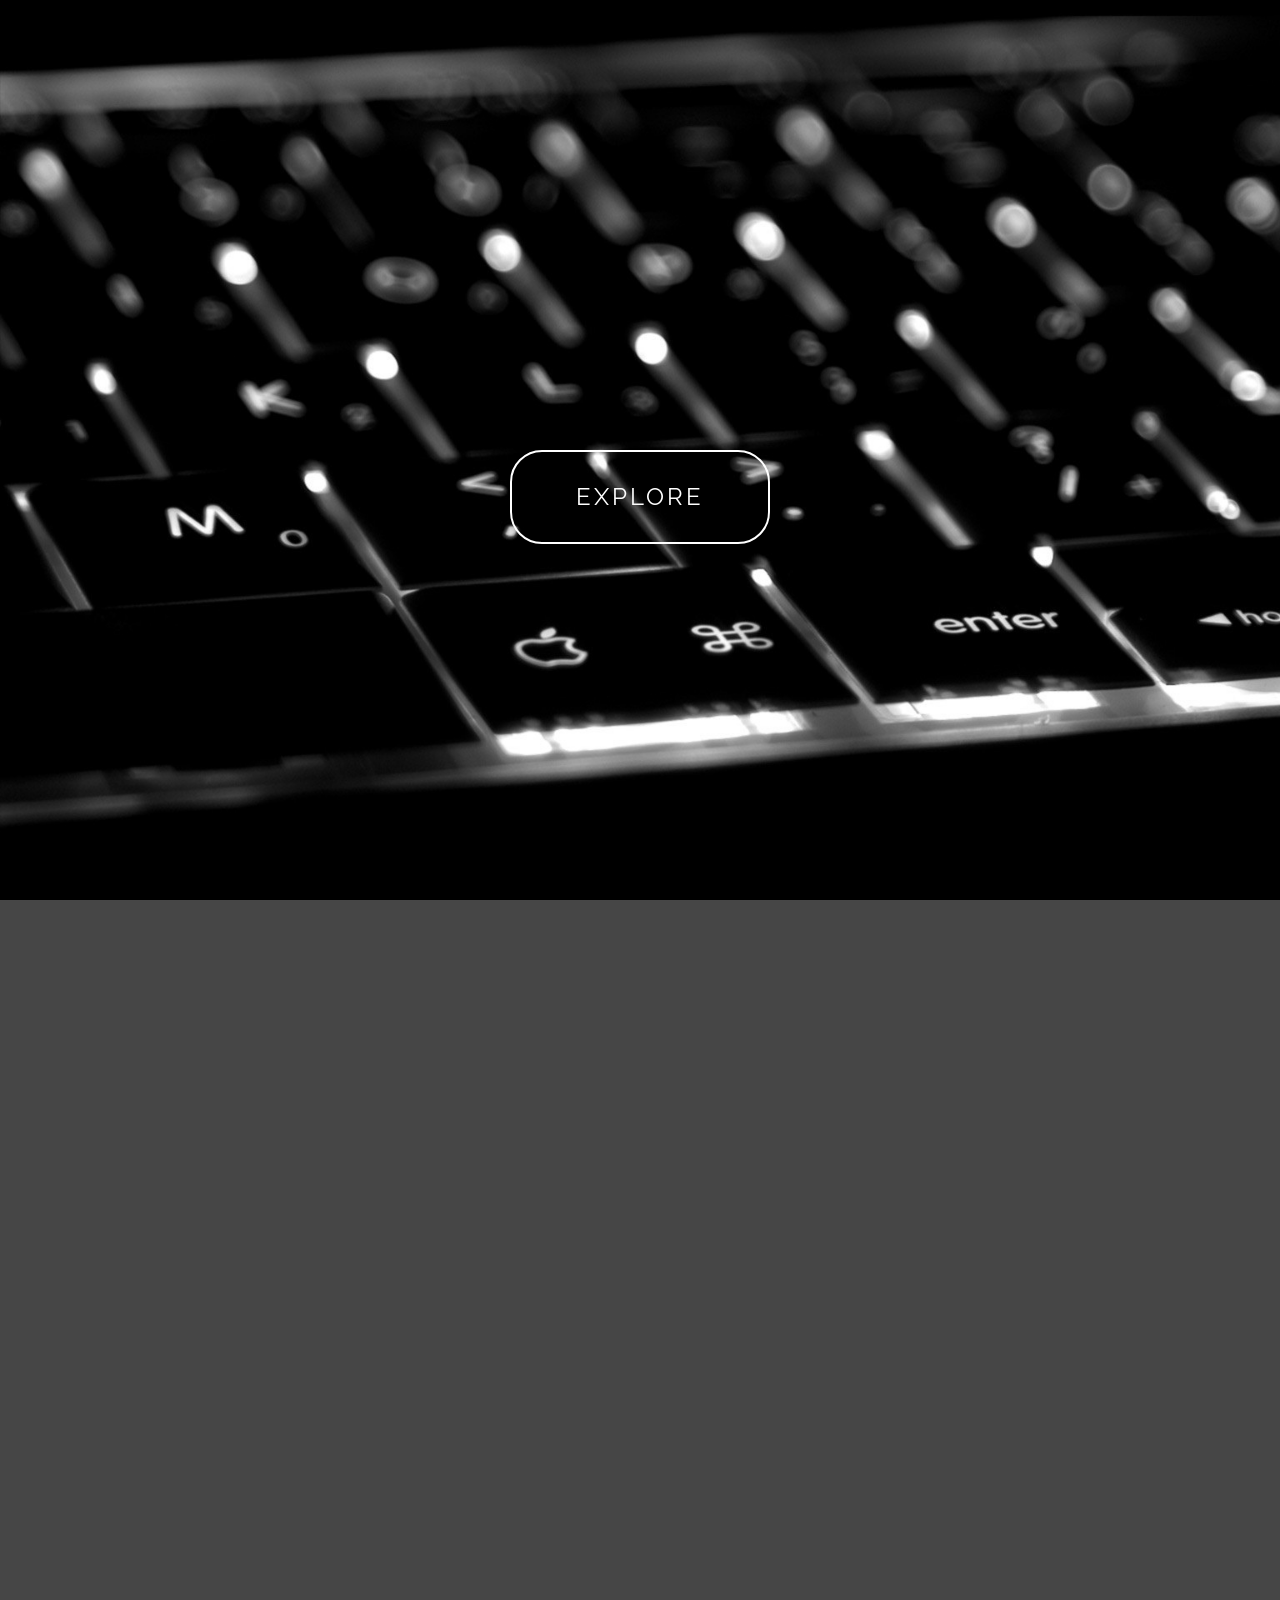
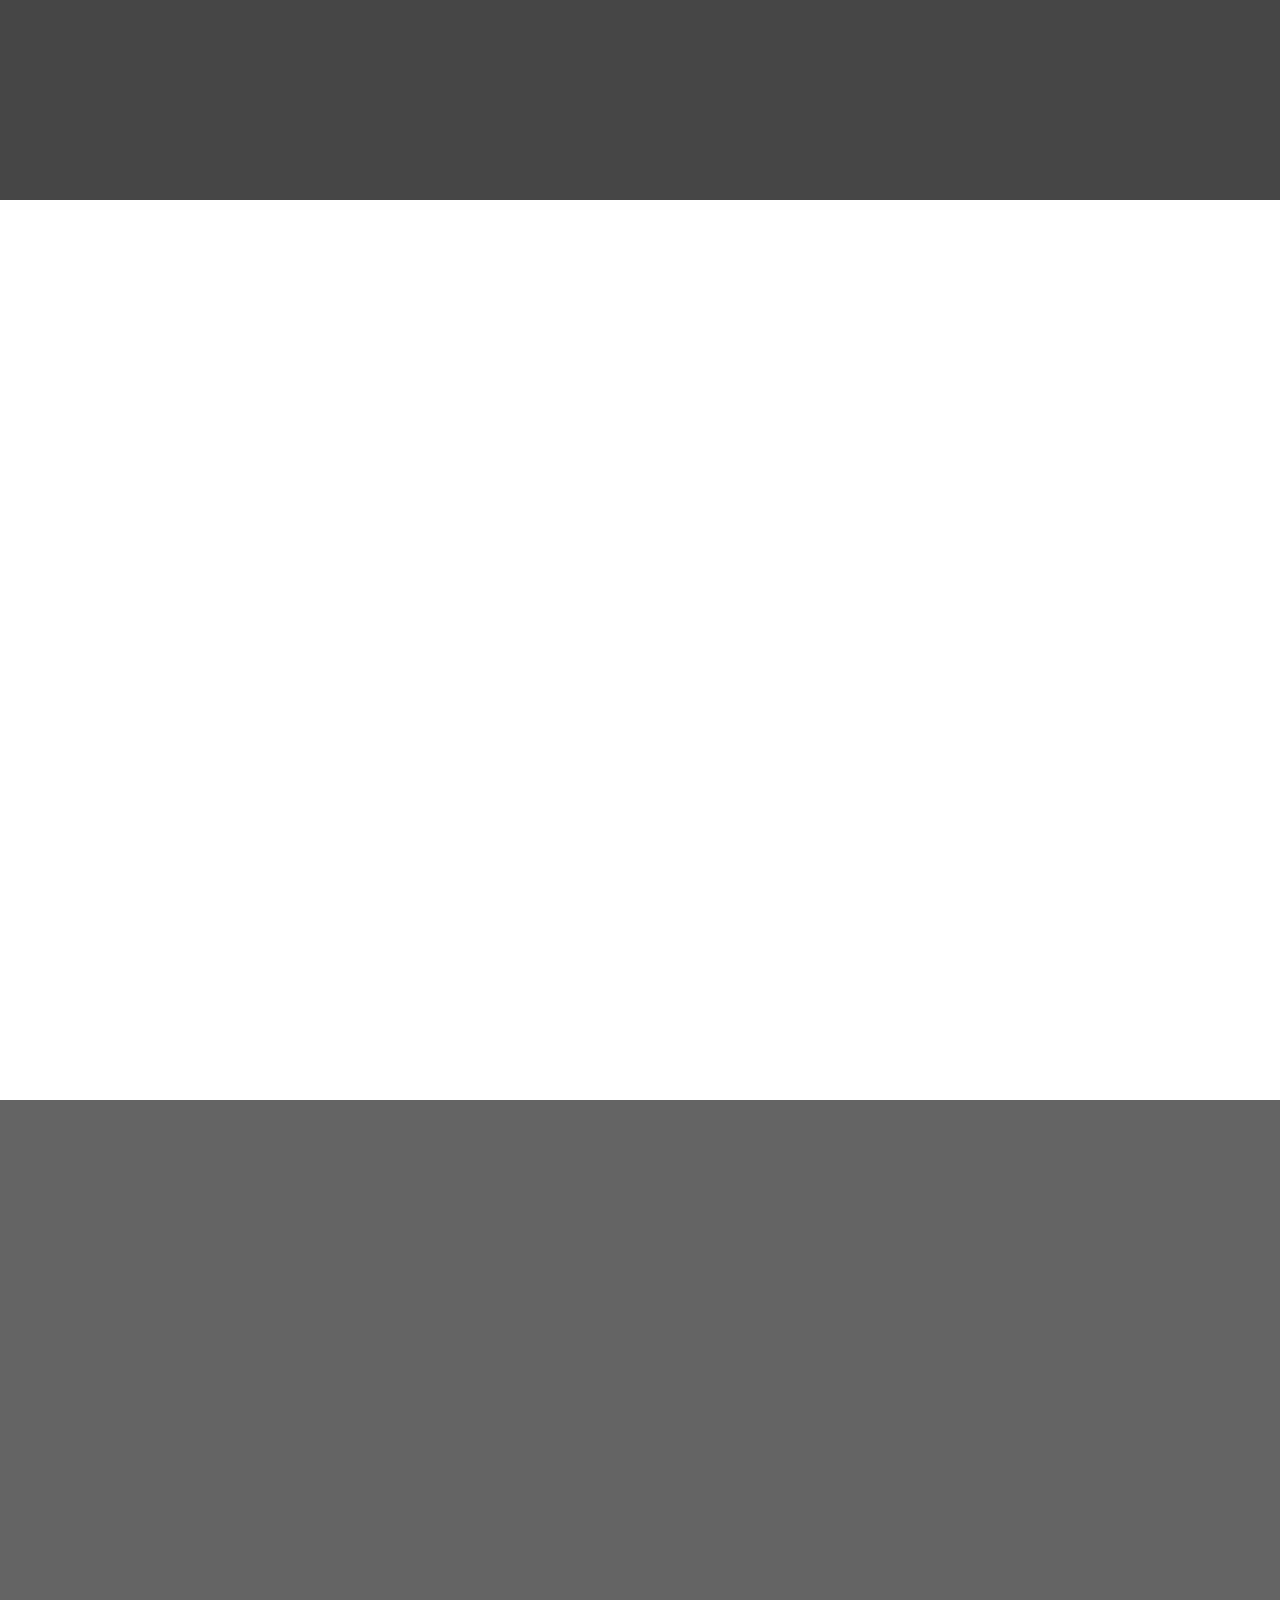
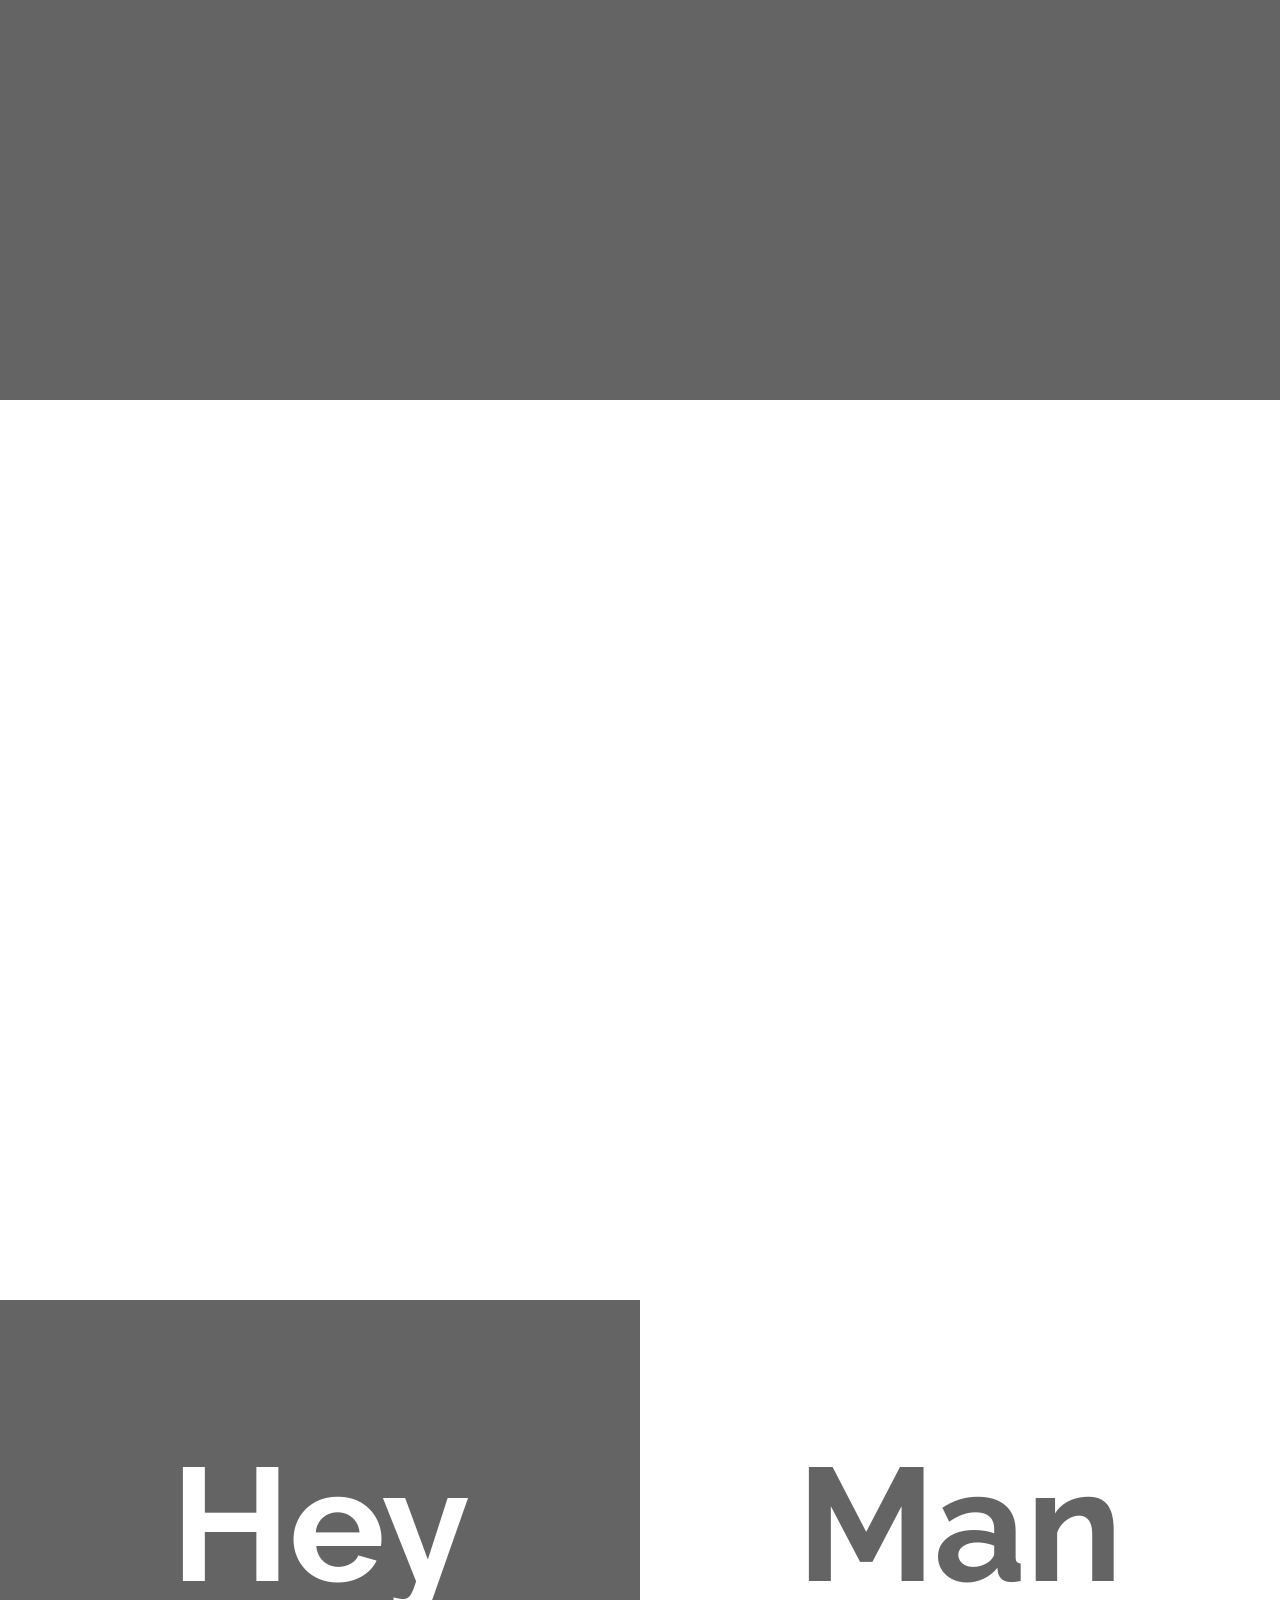
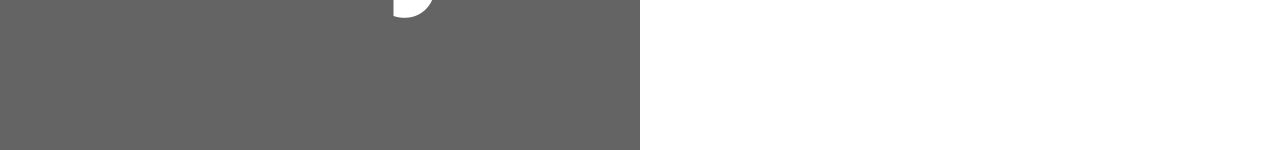
==== Entertainment Project/main.html @ 6315b597 "Add files via upload" ====
<!DOCTYPE html>	
<html>
	<head>
			<title>Entertainment</title>
			<link rel="stylesheet" type="text/css" href="css/main.css">
			<link rel="icon" type="image" href="images/">
	</head>
	<body>
		<div id="first">
		<div id="box">
			<p>EXPLORE</p>
		</div>
		</div>
		<div id='second'>
			<section>
				<p><span></span></p>
			</section>
			<article>
			</article>
		</div>
		<div id="third">
		</div>
		<div id="fourth">
		</div>
		<div id="fifth">
		</div>
		<div id=sixth>
			<h1>Hey</h1>
		</div>
		<div id=seventh>
		<h1>Man</h1>
		</div>
	</body>

</html>
---- Entertainment Project/css/main.css ----
@import url('https://fonts.googleapis.com/css?family=Raleway');
*{
	margin:0px;
	padding:0px;
}
div {
  height: 100vh;
  width: 100%;
}
a{
  text-decoration:none;
}
#first {
  background-image: url('../images/keyboard.jpg');
  background-repeat: no-repeat;
  background-size: cover;
  background-attachment: fixed;
}

#box{
  color:white;
  text-align:center;
  width:20%;
  border: 0.15em solid white;
  border-radius: 2em;
  height: 10vh;
  line-height:10vh;
  position: relative;
  top: 50%;
  transform: translateY(-50%);
  left: 50%;
  transform: translate(-50%, 0);
  -webkit-transition: background-color 0.5s, color 0.5s;
  transition: background-color 0.5s, color 0.5s; 
cursor:pointer;
}
#box p{
   font-size:1.5em;
  font-family:'Raleway';
  letter-spacing: 3px;
}
#box:hover{
  background-color:white; 
  color: rgba( 0 , 0 , 0 , 0.7);
}
#second {
  background-color: rgb(70, 70, 70);
  display:table;
}

#second section {
  width: 50%;
  display:table-cell;
  vertical-align:middle;
}

#second p {
  color: white;
  font-size: 1.5em;
  font-family:'Raleway';
  width:80%;
  margin:0 auto;
}

#second article {
  width: 50%;
  float: right;
  text-align:center;
  display:table-cell;}

#third {
  background-attachment: fixed;
  background-image: url("../images/factory.jpg");
  background-repeat: no-repeat;
  background-size: cover;
}

#fourth {
background-color:rgb(100, 100, 100);
}

#fifth {
  background-image: url("../images/neko.jpg");
  background-attachment: fixed;
  background-repeat: no-repeat;
  background-size: cover;
}


#sixth h1 {
  text-align: center;
  height: 50vh;
  line-height: 50vh;
  color: white;
  font-size: 10em;
  font-family: Raleway;
}

#sixth {
  max-width: 50%;
  float: left;
  background-color: rgb(100, 100, 100);
  height: 50vh;
}

#seventh {
  max-width: 50%;
  float: right;
  height: 50vh;
}

#seventh h1 {
  text-align: center;
  height: 50vh;
  line-height: 50vh;
  color: rgb(100, 100, 100);
  font-size: 10em;
  font-family: Raleway;
}
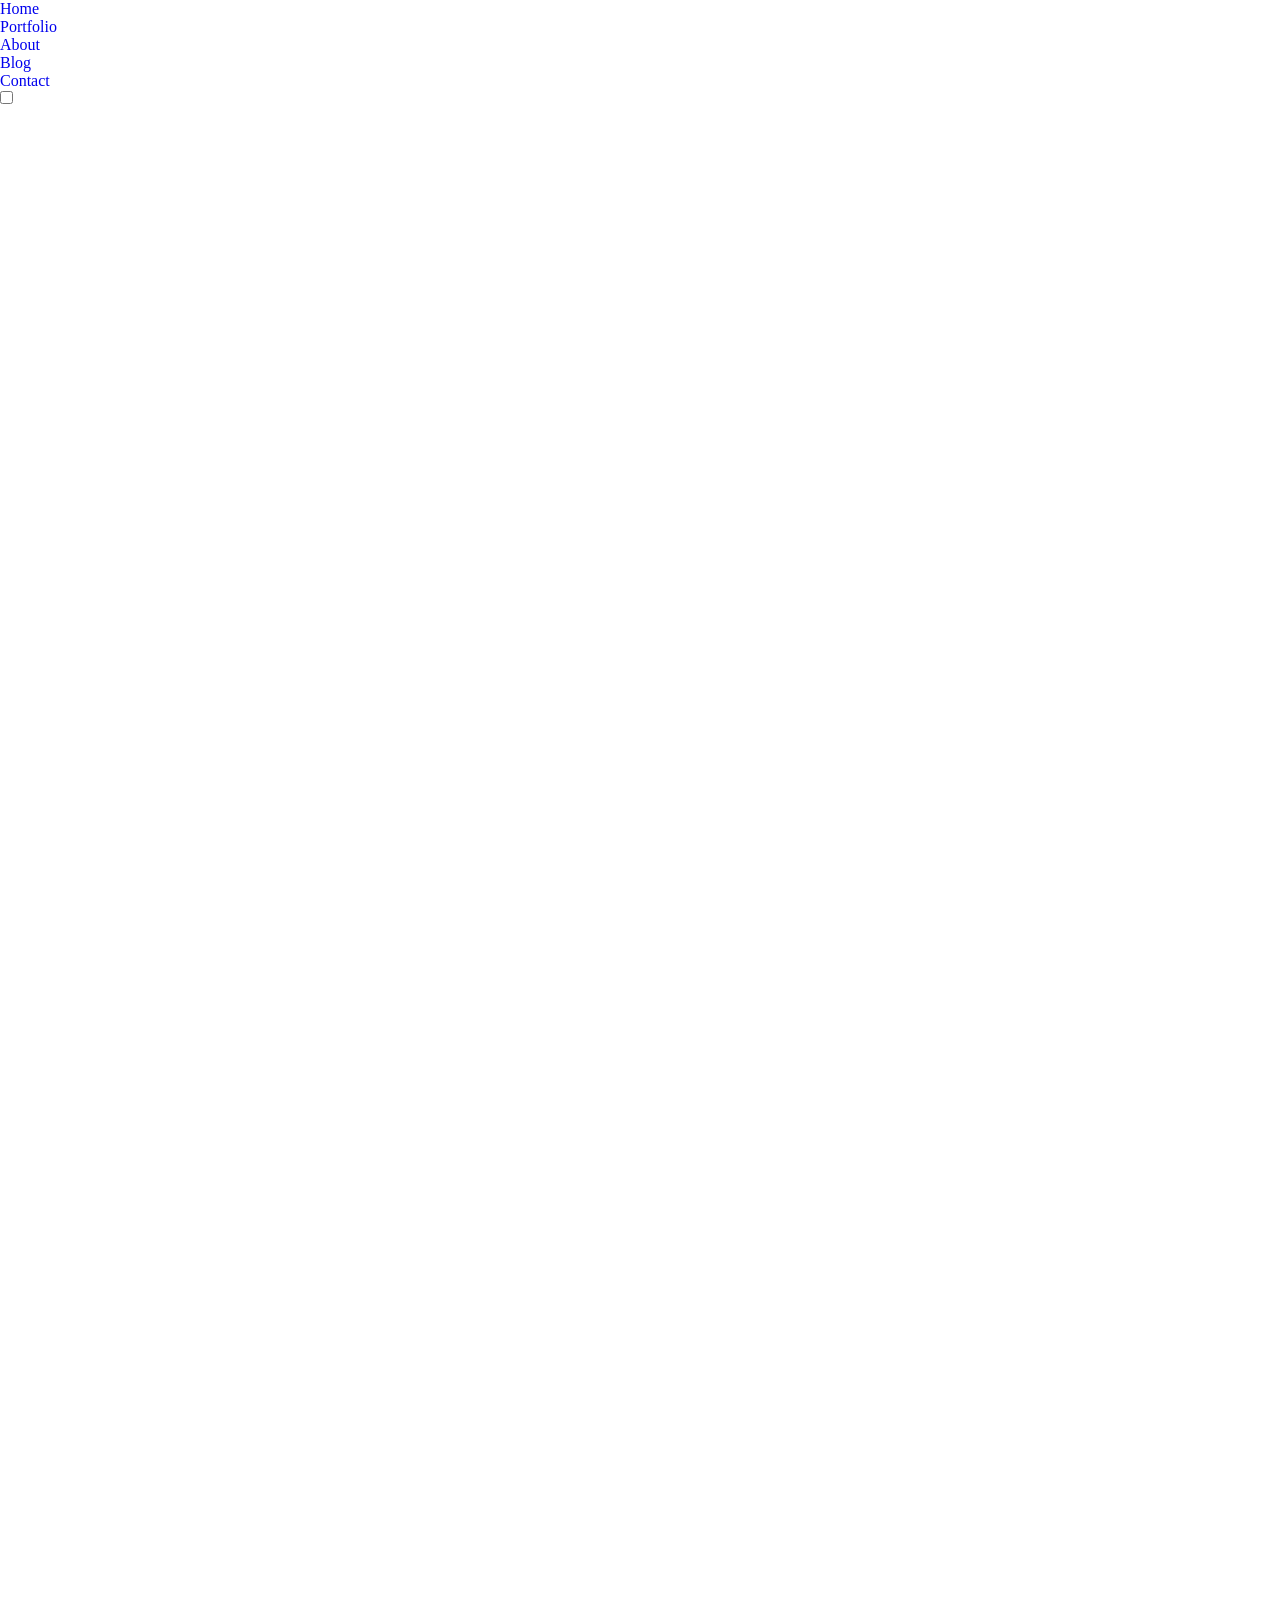
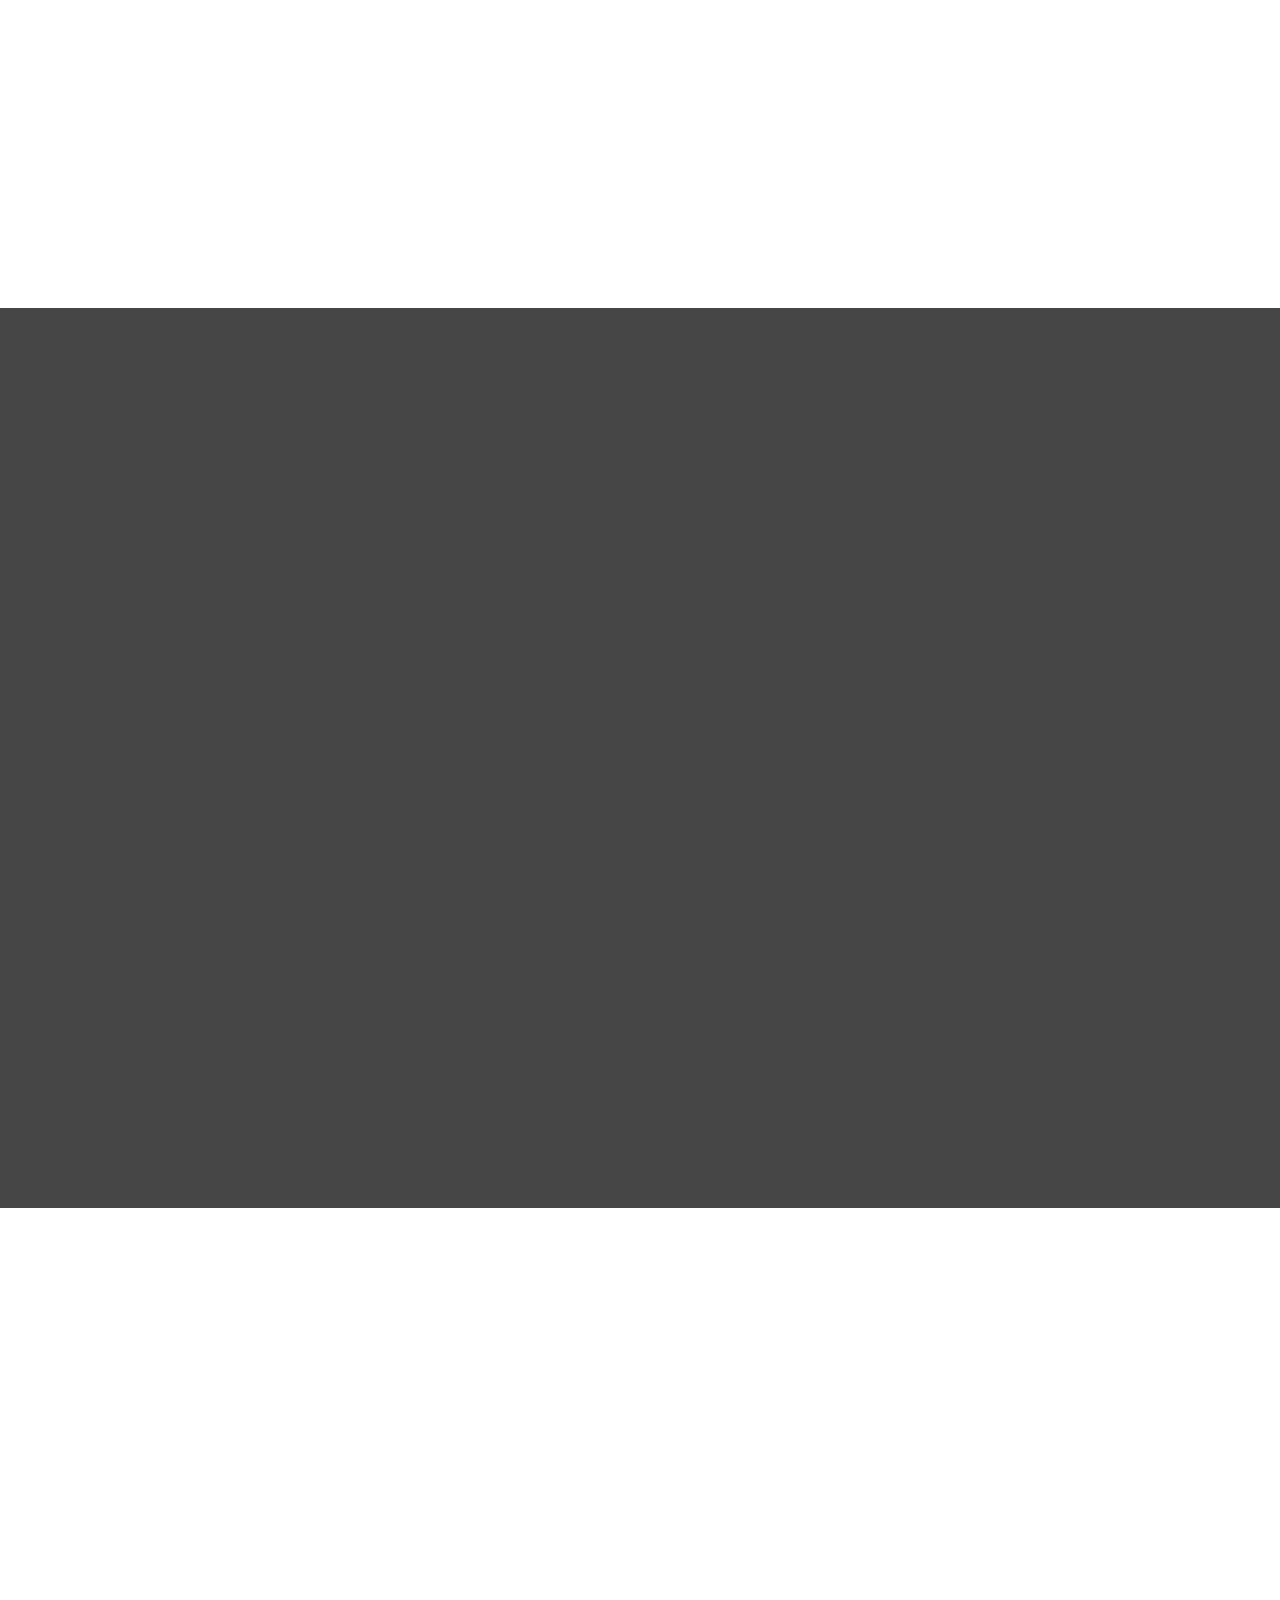
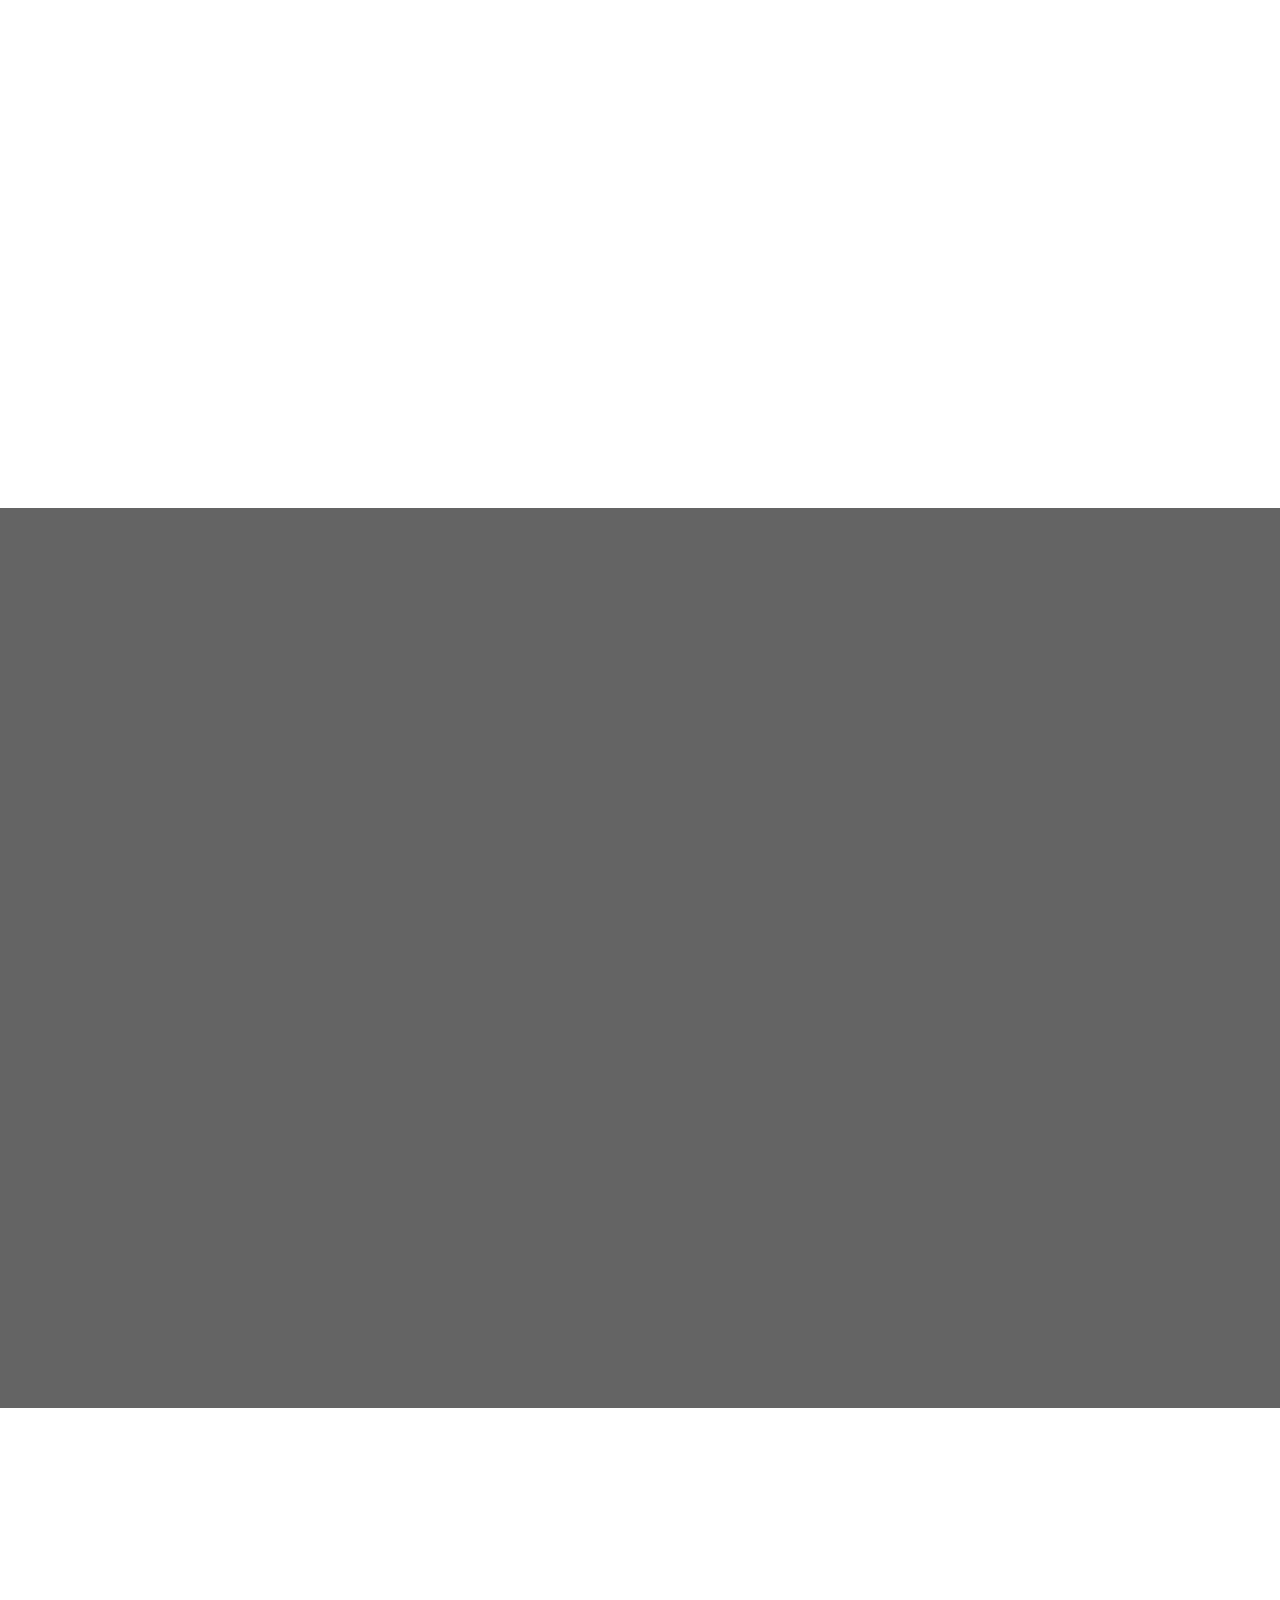
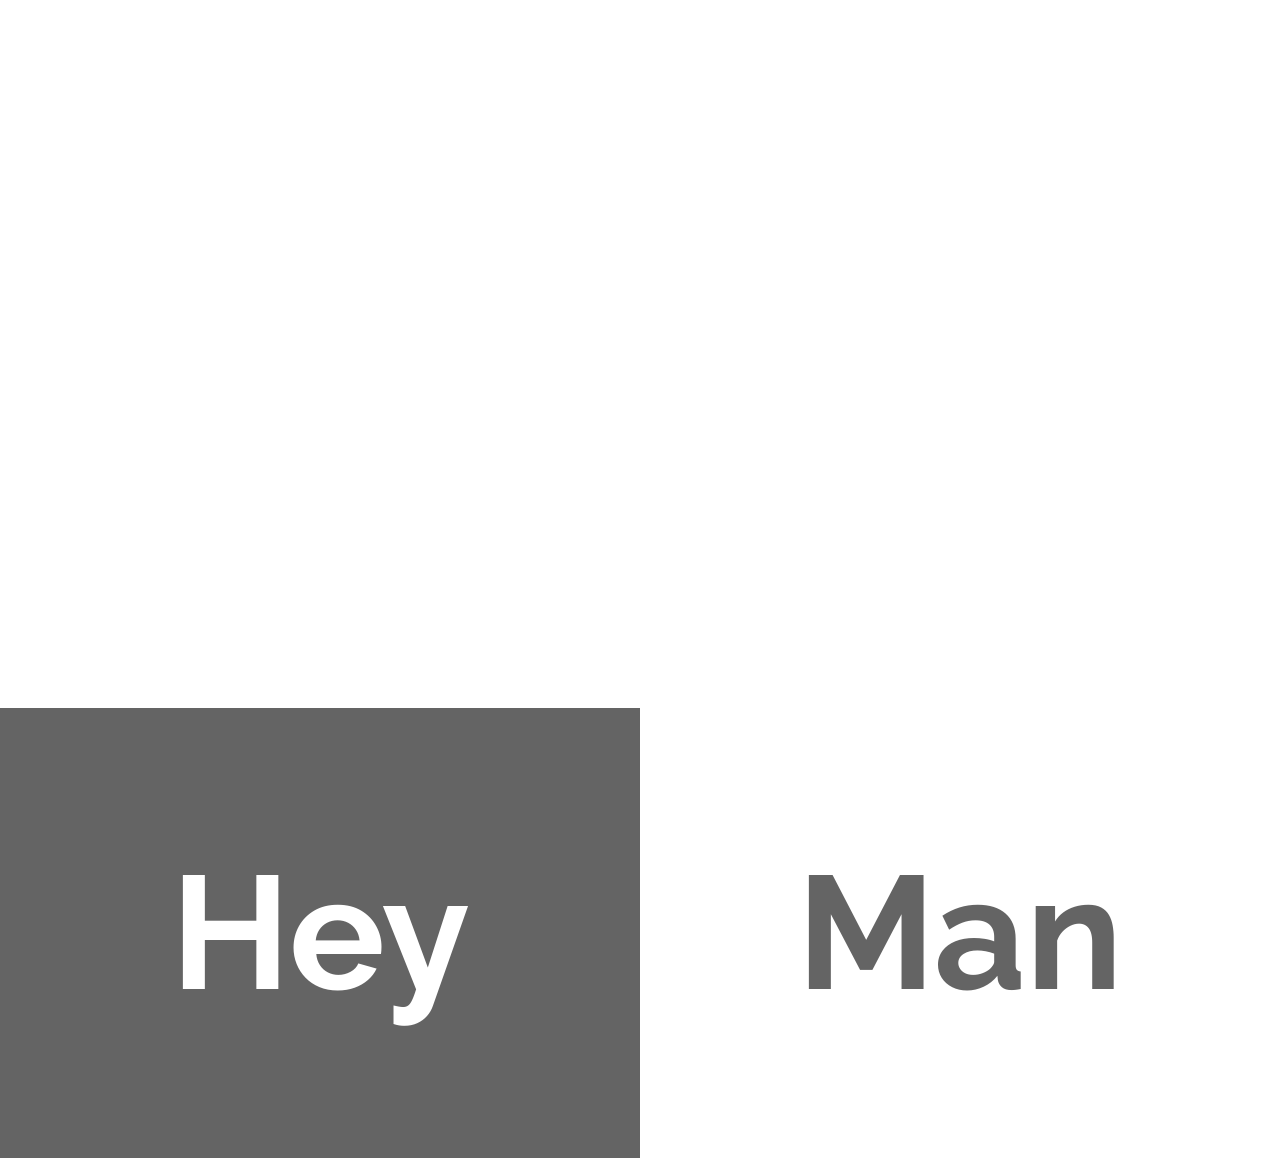
==== commit d22d9520: "Update main.html" ====
--- a/Entertainment Project/main.html
+++ b/Entertainment Project/main.html
@@ -1,35 +1,56 @@
 <!DOCTYPE html>	
 <html>
 	<head>
-			<title>Entertainment</title>
-			<link rel="stylesheet" type="text/css" href="css/main.css">
-			<link rel="icon" type="image" href="images/">
+		<title>Entertainment</title>
+		<link rel="stylesheet" type="text/css" href="css/main.css">
+		<link rel="stylesheet" type="texxt/css" href="css/menu-test.css">
+		<link rel="icon" type="image" href="images/">
 	</head>
 	<body>
-		<div id="first">
-		<div id="box">
-			<p>EXPLORE</p>
-		</div>
-		</div>
-		<div id='second'>
-			<section>
-				<p><span></span></p>
-			</section>
-			<article>
-			</article>
-		</div>
-		<div id="third">
-		</div>
-		<div id="fourth">
-		</div>
-		<div id="fifth">
-		</div>
-		<div id=sixth>
-			<h1>Hey</h1>
-		</div>
-		<div id=seventh>
-		<h1>Man</h1>
+		<ul class="navigation">
+		    <li class="nav-item"><a href="#">Home</a></li>
+		    <li class="nav-item"><a href="#">Portfolio</a></li>
+		    <li class="nav-item"><a href="#">About</a></li>
+		    <li class="nav-item"><a href="#">Blog</a></li>
+		    <li class="nav-item"><a href="#">Contact</a></li>
+       	 	</ul>
+
+		<input type="checkbox" id="nav-trigger" class="nav-trigger" />
+		<label for="nav-trigger">
+		    <div class="menu-icon" id="menu-icon" onclick="myFunction()">
+			<a class="menu-click" id="menu-click">
+			<div class="menu-item" id="menu-item"></div>
+			<div class="menu-item" id="menu-item"></div>
+			<div class="menu-item" id="menu-item"></div>
+			</a>
+		    </div>
+		</label>
+		<div class="site-wrap">
+			<div id="first">
+			<div id="box">
+				<p>EXPLORE</p>
+			</div>
+			</div>
+			<div id='second'>
+				<section>
+					<p><span></span></p>
+				</section>
+				<article>
+				</article>
+			</div>
+			<div id="third">
+			</div>
+			<div id="fourth">
+			</div>
+			<div id="fifth">
+			</div>
+			<div id=sixth>
+				<h1>Hey</h1>
+			</div>
+			<div id=seventh>
+			<h1>Man</h1>
+			</div>
 		</div>
 	</body>
 
-</html>+</html>
--- a/Entertainment Project/css/menu-test.css
+++ b/Entertainment Project/css/menu-test.css
@@ -0,0 +1,120 @@
+.menu-icon {
+    width: 50px;
+    height: 45px;
+    padding: 5px;
+    background-color: white;
+}
+
+.menu-item {
+    background-color: black;
+    width: 40px;
+    height: 10px;
+    margin-top: 2px;
+}
+.menu-icon:focus .menu-item{
+    background-color: black;
+}
+
+.menu-icon:focus .menu-item {
+    background-color: white;
+}
+
+.navigation {
+  width: 100%;
+  height: 100%;
+  position: fixed;
+  top: 0;
+  right: 0;
+  bottom: 0;
+  left: 0;
+  z-index: 0;
+  padding-left: 5%;
+  
+  list-style: none;
+  background: #111;
+}
+
+.nav-item {
+  width: 200px;
+  border-top: 1px solid #111;
+  border-bottom: 1px solid #000;
+}
+
+.nav-item a {
+  /* non-critical appearance styles */
+  display: block;
+  padding: 1em;
+  background: linear-gradient(135deg, rgba(0,0,0,0) 0%,rgba(0,0,0,0.65) 100%);
+  color: white;
+  font-size: 1.2em;
+  text-decoration: none;
+  transition: color 0.2s, background 0.5s;
+}
+
+.nav-item a:hover {
+  color: #c74438;
+  background: linear-gradient(135deg, rgba(0,0,0,0) 0%,rgba(75,20,20,0.65) 100%);
+}
+
+.site-wrap {
+  min-height: 100%;
+  min-width: 100%;
+  background-color: red; 
+  position: fixed;
+  top: 0;
+  bottom: 100%;
+  left: 0;
+  z-index: 1;
+  padding: 4em;
+  background-image: linear-gradient(135deg, rgb(254,255,255) 0%,rgb(221,241,249) 35%,rgb(160,216,239) 100%);
+  background-size: 200%;
+}
+
+.nav-trigger {
+  position: absolute;
+  clip: rect(0, 0, 0, 0);
+}
+
+label[for="nav-trigger"] {
+  position: fixed;
+  left: 15px; 
+  top: 15px;
+  z-index: 2;
+    height: 30px;
+  width: 30px;
+  cursor: pointer;
+  background-size: contain;
+}
+
+.nav-trigger + label {
+  transition: left 0.2s;
+}
+
+.nav-trigger:checked + label {
+  left: 15px;
+  background-color: white;
+}
+
+.nav-trigger:checked ~ .site-wrap {
+  left: 200px;
+  box-shadow: 0 0 5px 5px rgba(0,0,0,0.5);
+}
+
+body {
+  overflow-x: hidden;
+}
+
+
+h1, h3, p {
+  max-width: 600px;
+  margin: 0 auto 1em;
+}
+
+code {
+	padding: 2px;
+	background: #ddd;
+}
+
+/* Micro reset */
+*,*:before,*:after{-webkit-box-sizing:border-box;-moz-box-sizing:border-box;box-sizing:border-box;margin:0;padding:0;}
+html, body { height: 100%; width: 100%; font-family: Helvetica, Arial, sans-serif; }
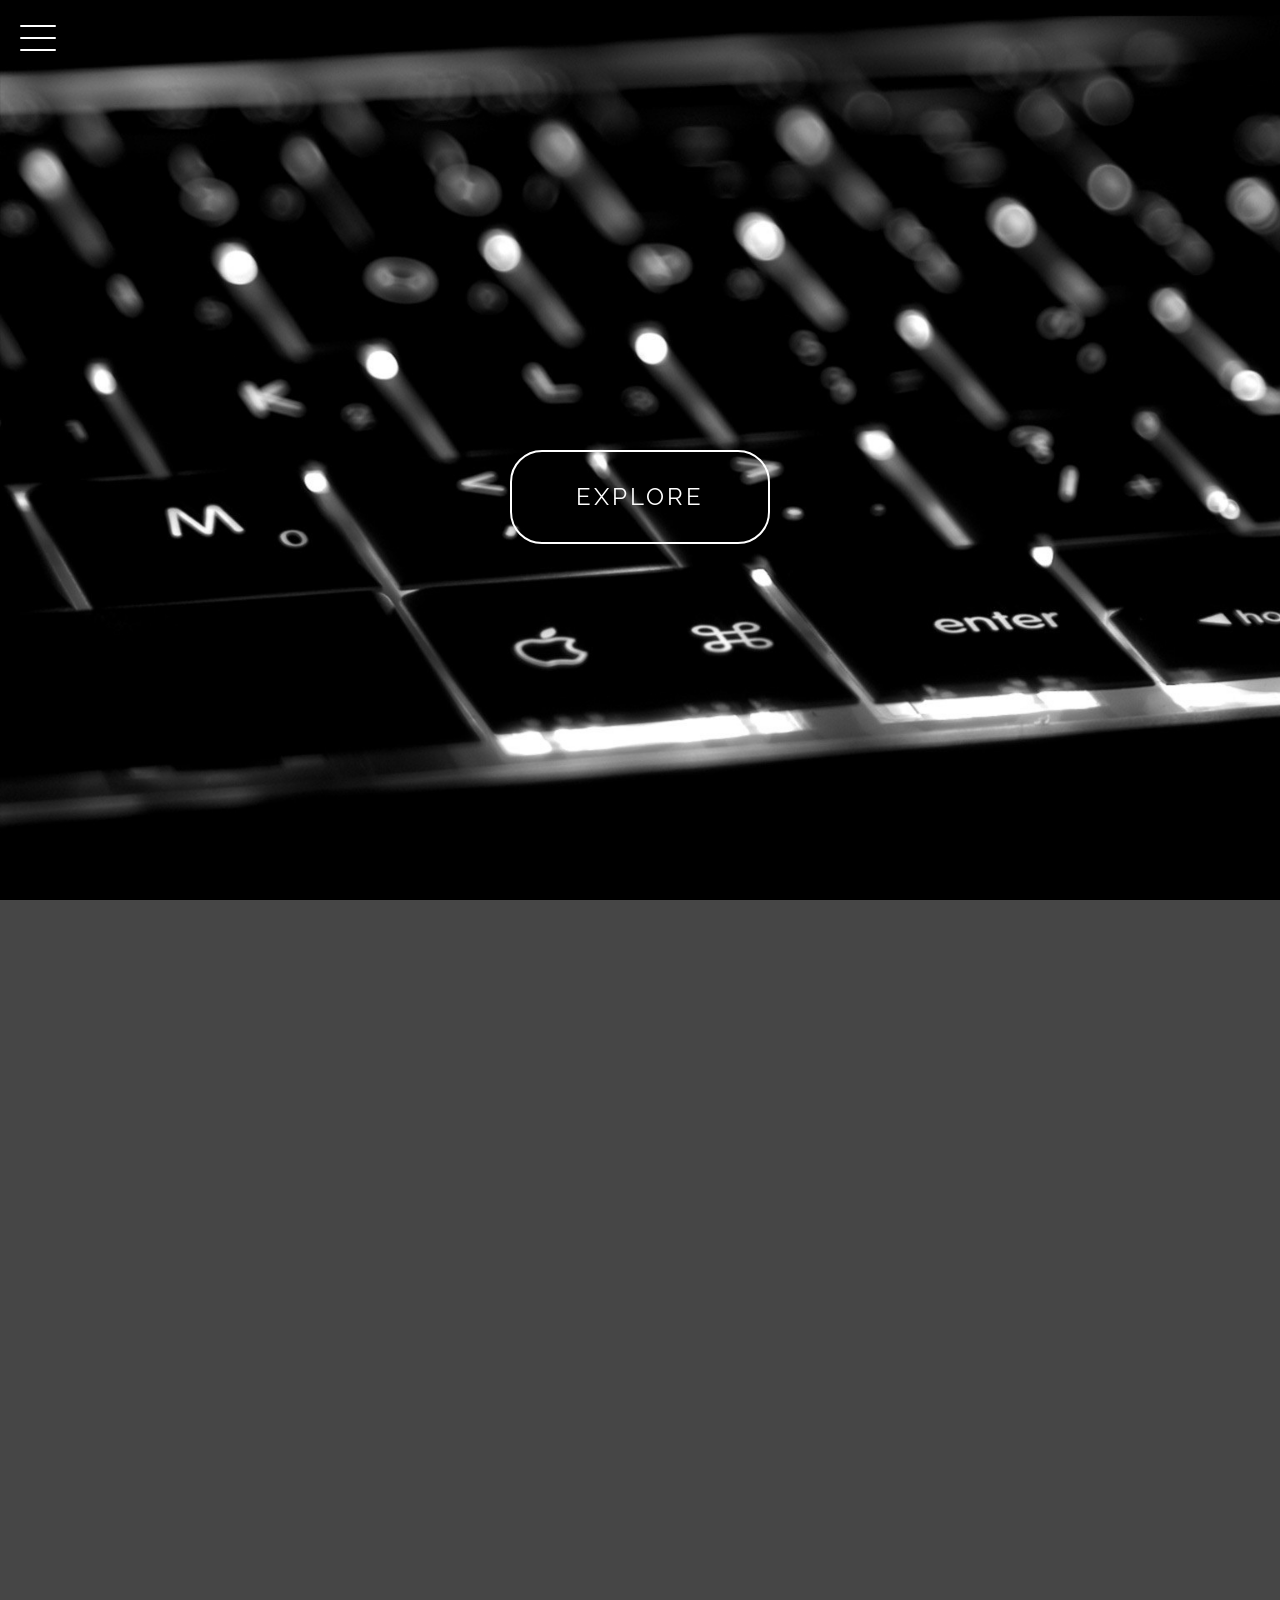
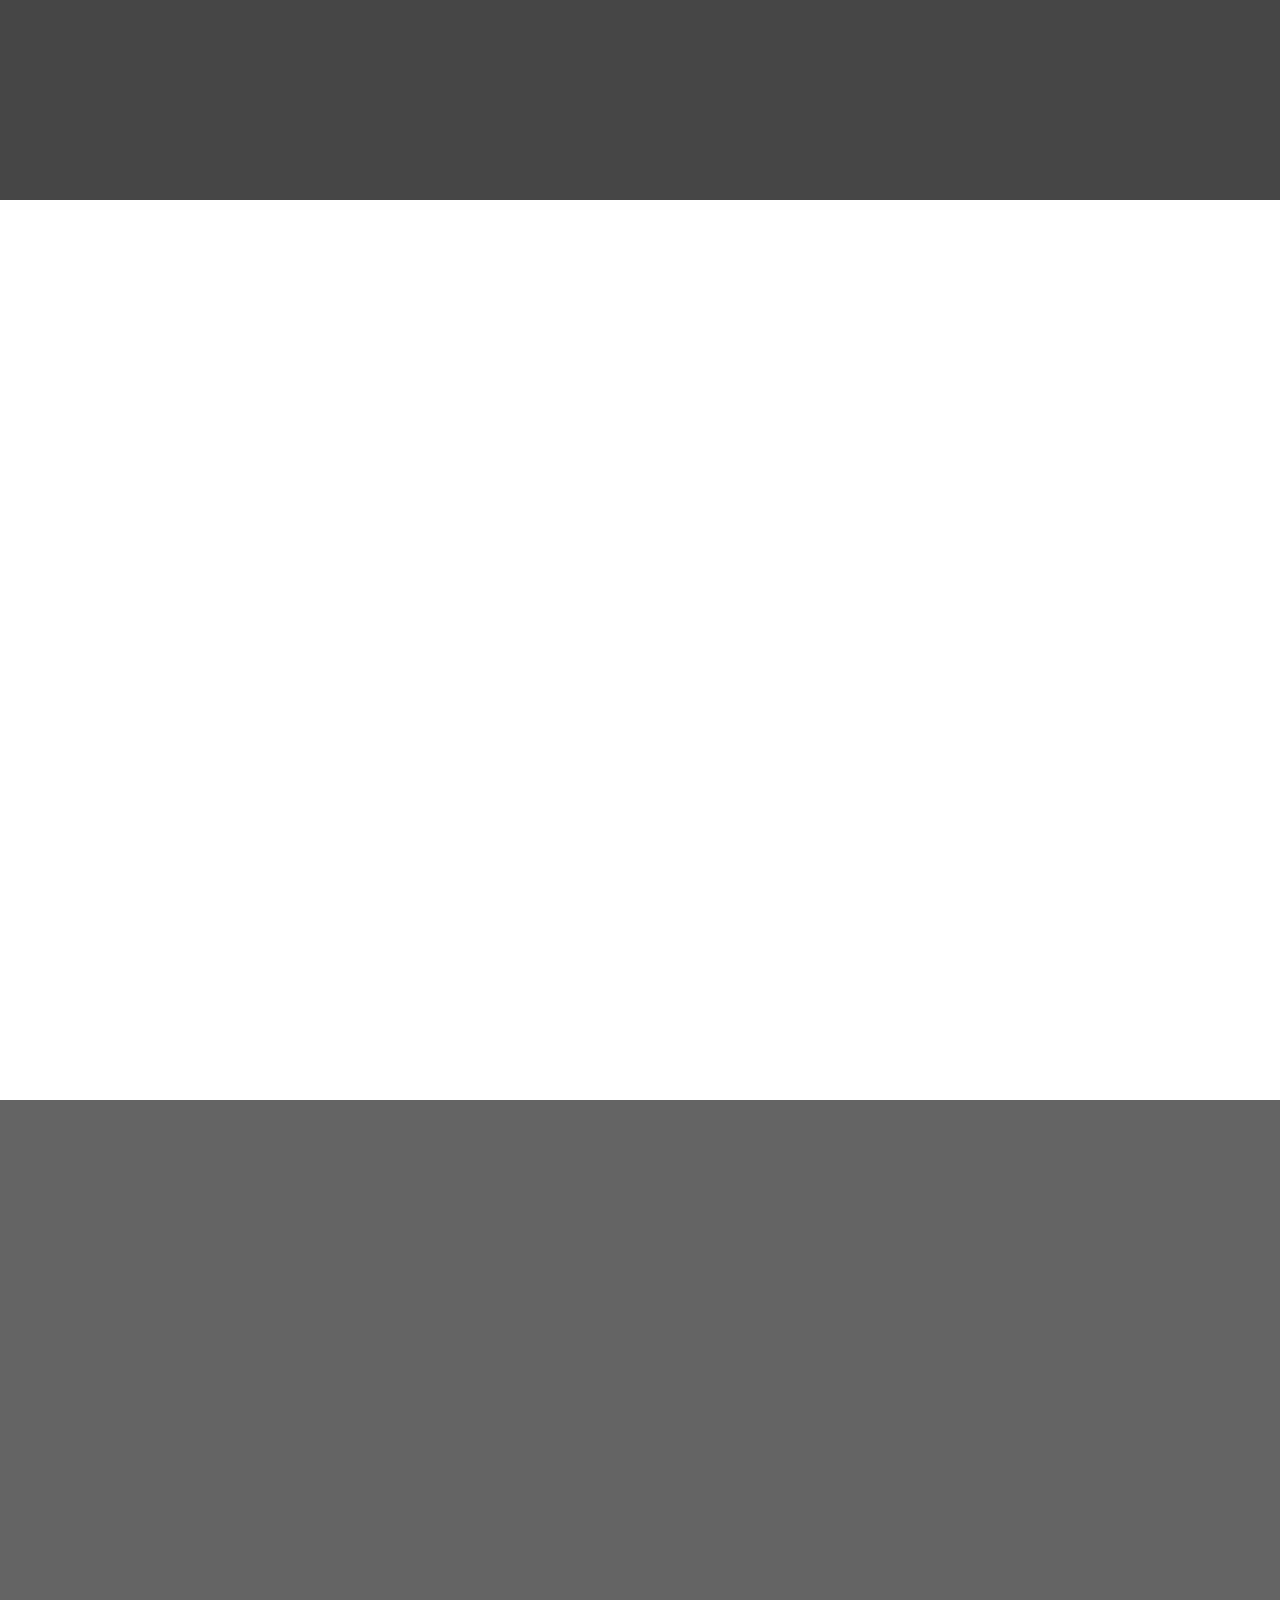
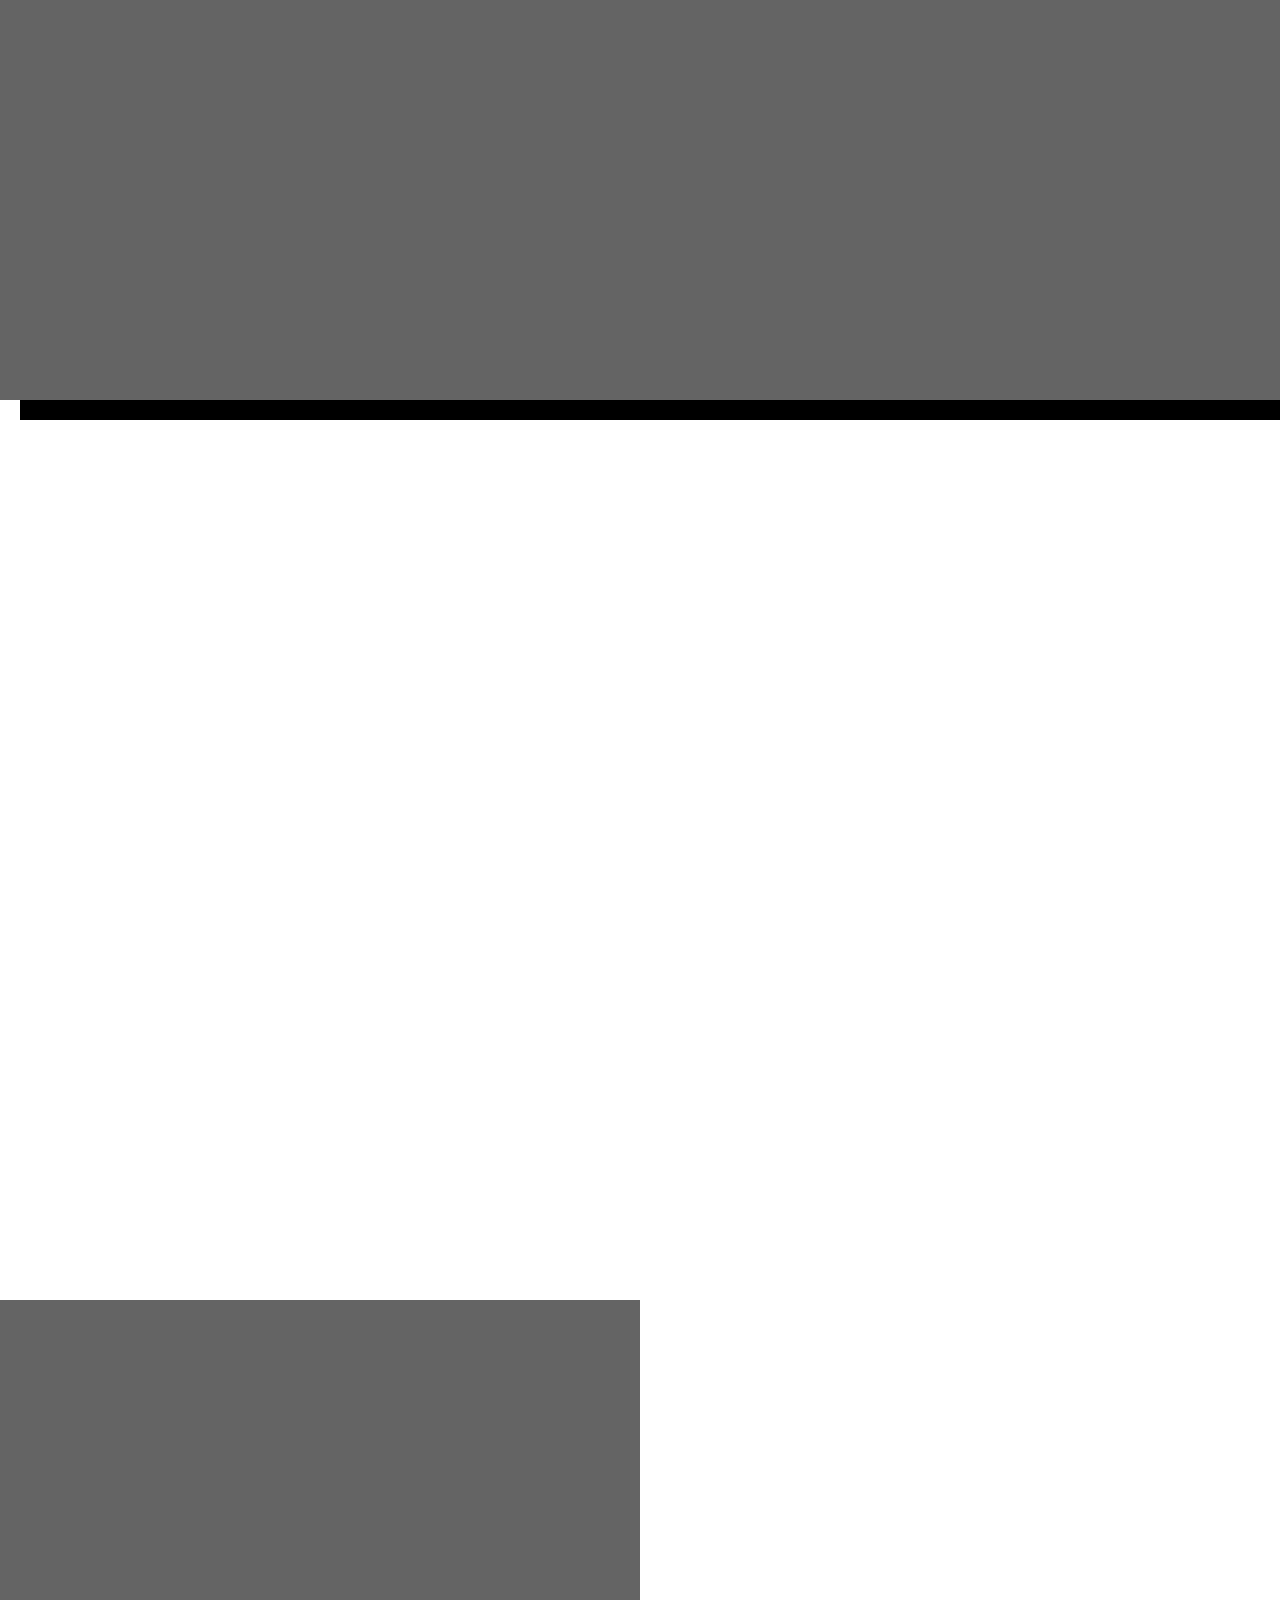
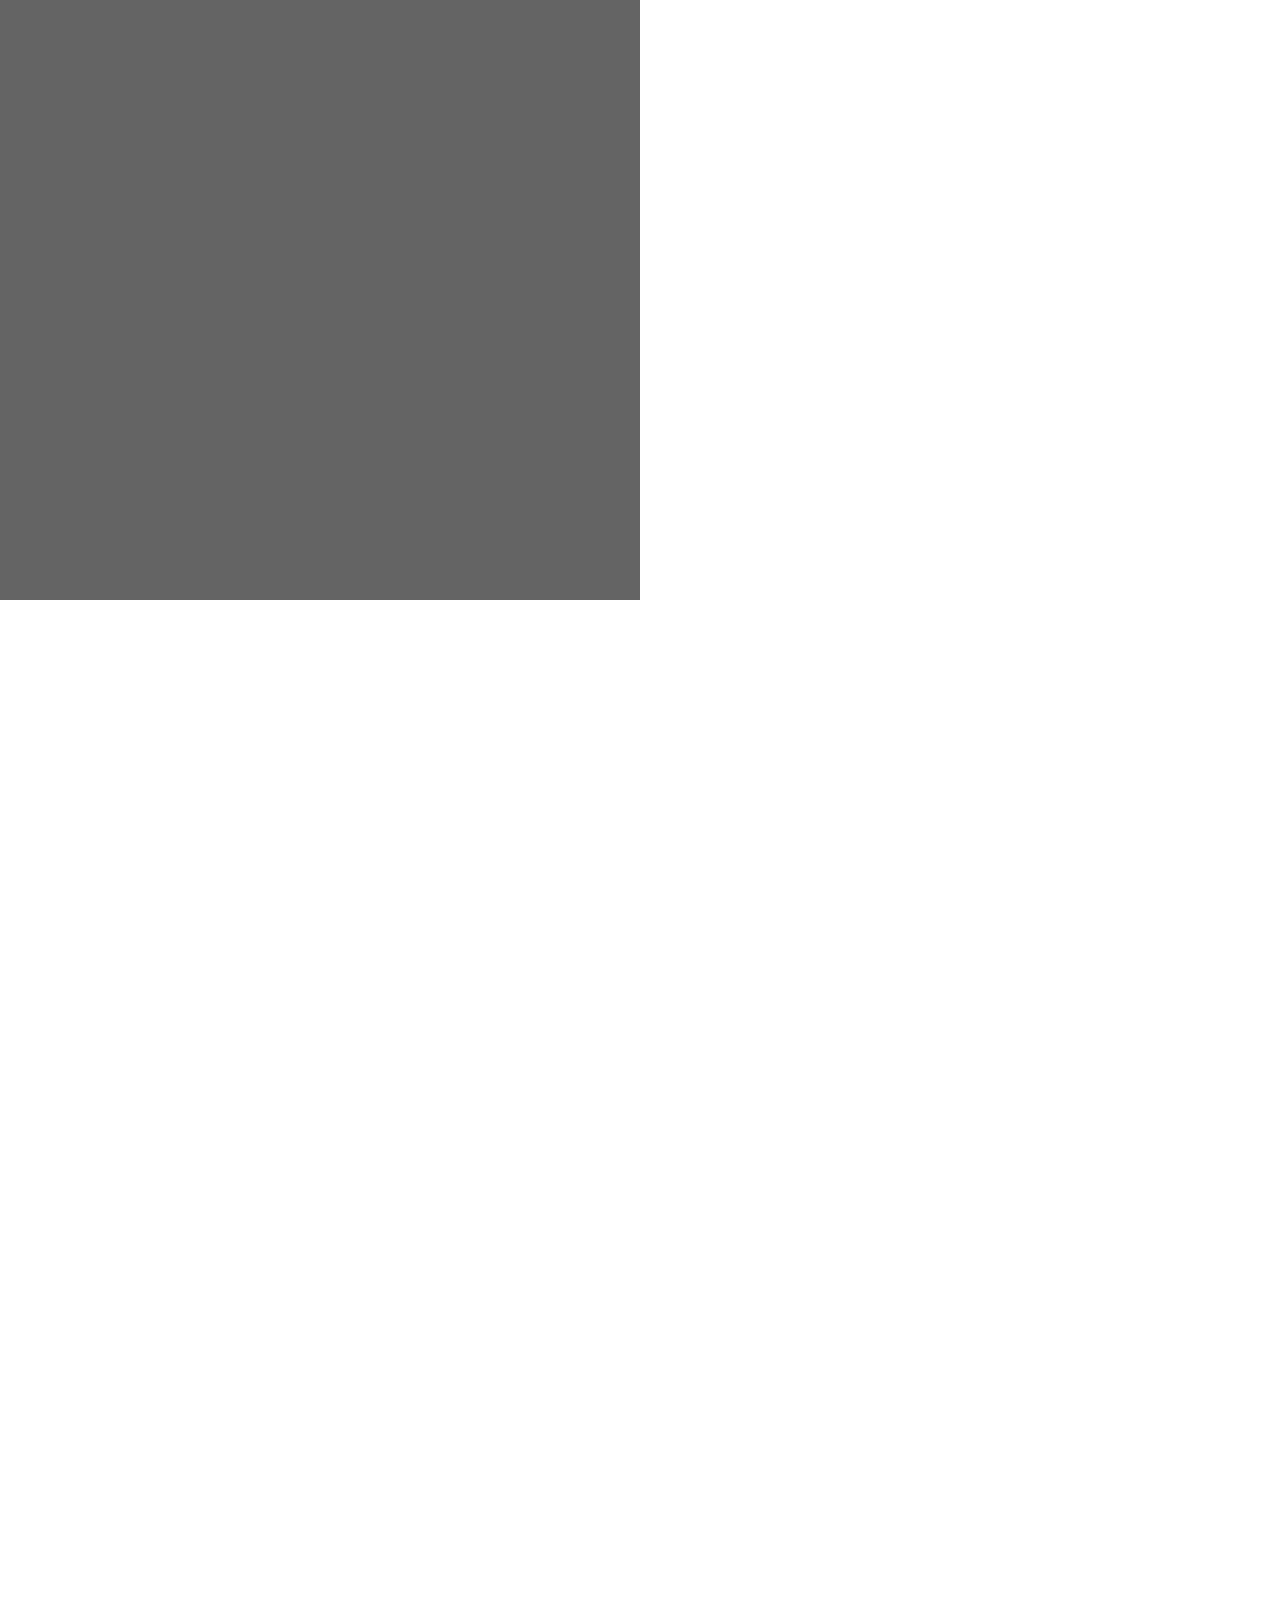
==== commit 759aca86: "Add files via upload" ====
--- a/Entertainment Project/main.html
+++ b/Entertainment Project/main.html
@@ -1,56 +1,59 @@
 <!DOCTYPE html>	
 <html>
 	<head>
-		<title>Entertainment</title>
-		<link rel="stylesheet" type="text/css" href="css/main.css">
-		<link rel="stylesheet" type="texxt/css" href="css/menu-test.css">
-		<link rel="icon" type="image" href="images/">
+			<title>Entertainment</title>
+			<link rel="stylesheet" type="text/css" href="css/main.css">
+			<link rel="icon" type="image" href="images/cogicon.jpg">
 	</head>
 	<body>
-		<ul class="navigation">
-		    <li class="nav-item"><a href="#">Home</a></li>
-		    <li class="nav-item"><a href="#">Portfolio</a></li>
-		    <li class="nav-item"><a href="#">About</a></li>
-		    <li class="nav-item"><a href="#">Blog</a></li>
-		    <li class="nav-item"><a href="#">Contact</a></li>
-       	 	</ul>
-
-		<input type="checkbox" id="nav-trigger" class="nav-trigger" />
-		<label for="nav-trigger">
-		    <div class="menu-icon" id="menu-icon" onclick="myFunction()">
-			<a class="menu-click" id="menu-click">
-			<div class="menu-item" id="menu-item"></div>
-			<div class="menu-item" id="menu-item"></div>
-			<div class="menu-item" id="menu-item"></div>
-			</a>
-		    </div>
-		</label>
-		<div class="site-wrap">
-			<div id="first">
+		<div id="first">
+			<div class="menu">
+				<ul class="navagate">
+					<a href="#"><li>Start</li></a>
+					<a href="#second"><li>About</li></a>
+					<a href="#fifth"><li>Contact</li></a>
+				</ul>
+				<p>&copy; 2017</p>
+			</div>
+			<div id="fade"></div>
+			<div class="menu-button">
+					<div class="menul"></div>
+					<div class="menul"></div>
+					<div class="menul"></div>
+			</div>
 			<div id="box">
 				<p>EXPLORE</p>
 			</div>
-			</div>
-			<div id='second'>
-				<section>
-					<p><span></span></p>
-				</section>
-				<article>
-				</article>
-			</div>
-			<div id="third">
-			</div>
-			<div id="fourth">
-			</div>
-			<div id="fifth">
-			</div>
-			<div id=sixth>
-				<h1>Hey</h1>
-			</div>
-			<div id=seventh>
-			<h1>Man</h1>
+			<div class="scroll">
+				
 			</div>
 		</div>
+		<div id="second" class=""><!---General Information about Entertainment as a legal issue---> 
+			<section>
+				<p></p>
+			</section>
+			<article>
+			</article>
+		</div>
+		<div id="third">
+		</div>
+		<div id="fourth" class=""><!------>
+		</div>
+		<div id="fifth">
+		</div>
+		<div id="sixth" class="">
+		</div>
+		<div id="seventh" class="">
+		</div>
+		<div id="">
+		</div>
+		<div id="eight" class="">
+		</div>
+		<div id="">
+		</div>
+		<div id="tenth" class="">
+		</div>
 	</body>
-
-</html>
+	<script src="http://cdnjs.cloudflare.com/ajax/libs/jquery/2.1.3/jquery.min.js"></script>
+	<script src="javas/projscript.js"></script>
+</html>
--- a/Entertainment Project/css/main.css
+++ b/Entertainment Project/css/main.css
@@ -1,4 +1,8 @@
 @import url('https://fonts.googleapis.com/css?family=Raleway');
+@font-face {
+    font-family: CandL;
+    src: url(../fonts/champagne_limousines/CandL.ttf);
+}
 *{
 	margin:0px;
 	padding:0px;
@@ -10,14 +14,99 @@
 a{
   text-decoration:none;
 }
+.menu a{
+	text-decoration:none;
+	color:black;
+	font-family:"CandL";
+	width:100%;
+	height:40px;
+	float:right;
+	font-size:3em;
+	text-align:right;
+	border-bottom:2px solid grey;
+
+	padding-bottom:10px;
+	padding-top:30px;
+	margin-right:20px;
+	transition:color 0.3s, background-color 0.3s;
+}
+.menu a:hover{
+	color:black;
+	background-color:rgb(210,210,210)
+}
+.menu a:first-child{
+	margin-top:70px;
+}
 #first {
   background-image: url('../images/keyboard.jpg');
   background-repeat: no-repeat;
   background-size: cover;
   background-attachment: fixed;
 }
-
+.menu{
+	width:20%;
+	height:100%;
+	background-color: rgb(250,250,250);
+	float:left;
+	position:fixed;
+	opacity:0.8;
+	z-index:5;
+}
+.menu p{
+	font-family:"CandL";
+	position:absolute;
+	bottom:0;
+	left:0;
+	margin-bottom:10px;
+	margin-left:10px;	
+}
+.navigate{
+	display:flex;
+	flex-direction:column;
+	-webkit-flex-direction:column;
+}
+#fade{
+	opacity:0.5;
+	background-color:black;
+	width:100%;
+	height:100vh;
+	display:block;
+	position:fixed;
+	float:right;
+	z-index:4;
+}
+.menu-button{
+	width:36px;
+	height:55px;
+	margin-left:20px;
+	z-index:6;
+	float:left;
+	display:inline-block;
+	opacity:1;
+	cursor:pointer;
+	position:fixed;
+}	
+.menu-button:hover .menul{
+	background-color:rgb(170,170,170);
+}
+.menul{
+	margin-top: 10px;
+	height: 2px;
+	width:100%;
+	background-color:white;
+	border: 1px;
+	border-radius:10px;
+	z-index:3;
+	transition: background-color 0.3s;
+}
+.active{
+	background-color:black;
+}
+.menul:first-child{
+	margin-top:25px;
+}
 #box{
+  display:inline-block;
   color:white;
   text-align:center;
   width:20%;
@@ -25,7 +114,7 @@
   border-radius: 2em;
   height: 10vh;
   line-height:10vh;
-  position: relative;
+  position: absolute;
   top: 50%;
   transform: translateY(-50%);
   left: 50%;
@@ -33,7 +122,7 @@
   -webkit-transition: background-color 0.5s, color 0.5s;
   transition: background-color 0.5s, color 0.5s; 
 cursor:pointer;
-}
+	}
 #box p{
    font-size:1.5em;
   font-family:'Raleway';
@@ -76,7 +165,8 @@
 }
 
 #fourth {
-background-color:rgb(100, 100, 100);
+	background-color:rgb(100, 100, 100);
+	box-shadow:20px 20px black;
 }
 
 #fifth {
@@ -85,35 +175,15 @@
   background-repeat: no-repeat;
   background-size: cover;
 }
-
-
-#sixth h1 {
-  text-align: center;
-  height: 50vh;
-  line-height: 50vh;
-  color: white;
-  font-size: 10em;
-  font-family: Raleway;
-}
-
 #sixth {
   max-width: 50%;
   float: left;
   background-color: rgb(100, 100, 100);
-  height: 50vh;
+  height: 100vh;
 }
-
 #seventh {
   max-width: 50%;
   float: right;
-  height: 50vh;
+  height: 100vh;
 }
 
-#seventh h1 {
-  text-align: center;
-  height: 50vh;
-  line-height: 50vh;
-  color: rgb(100, 100, 100);
-  font-size: 10em;
-  font-family: Raleway;
-}
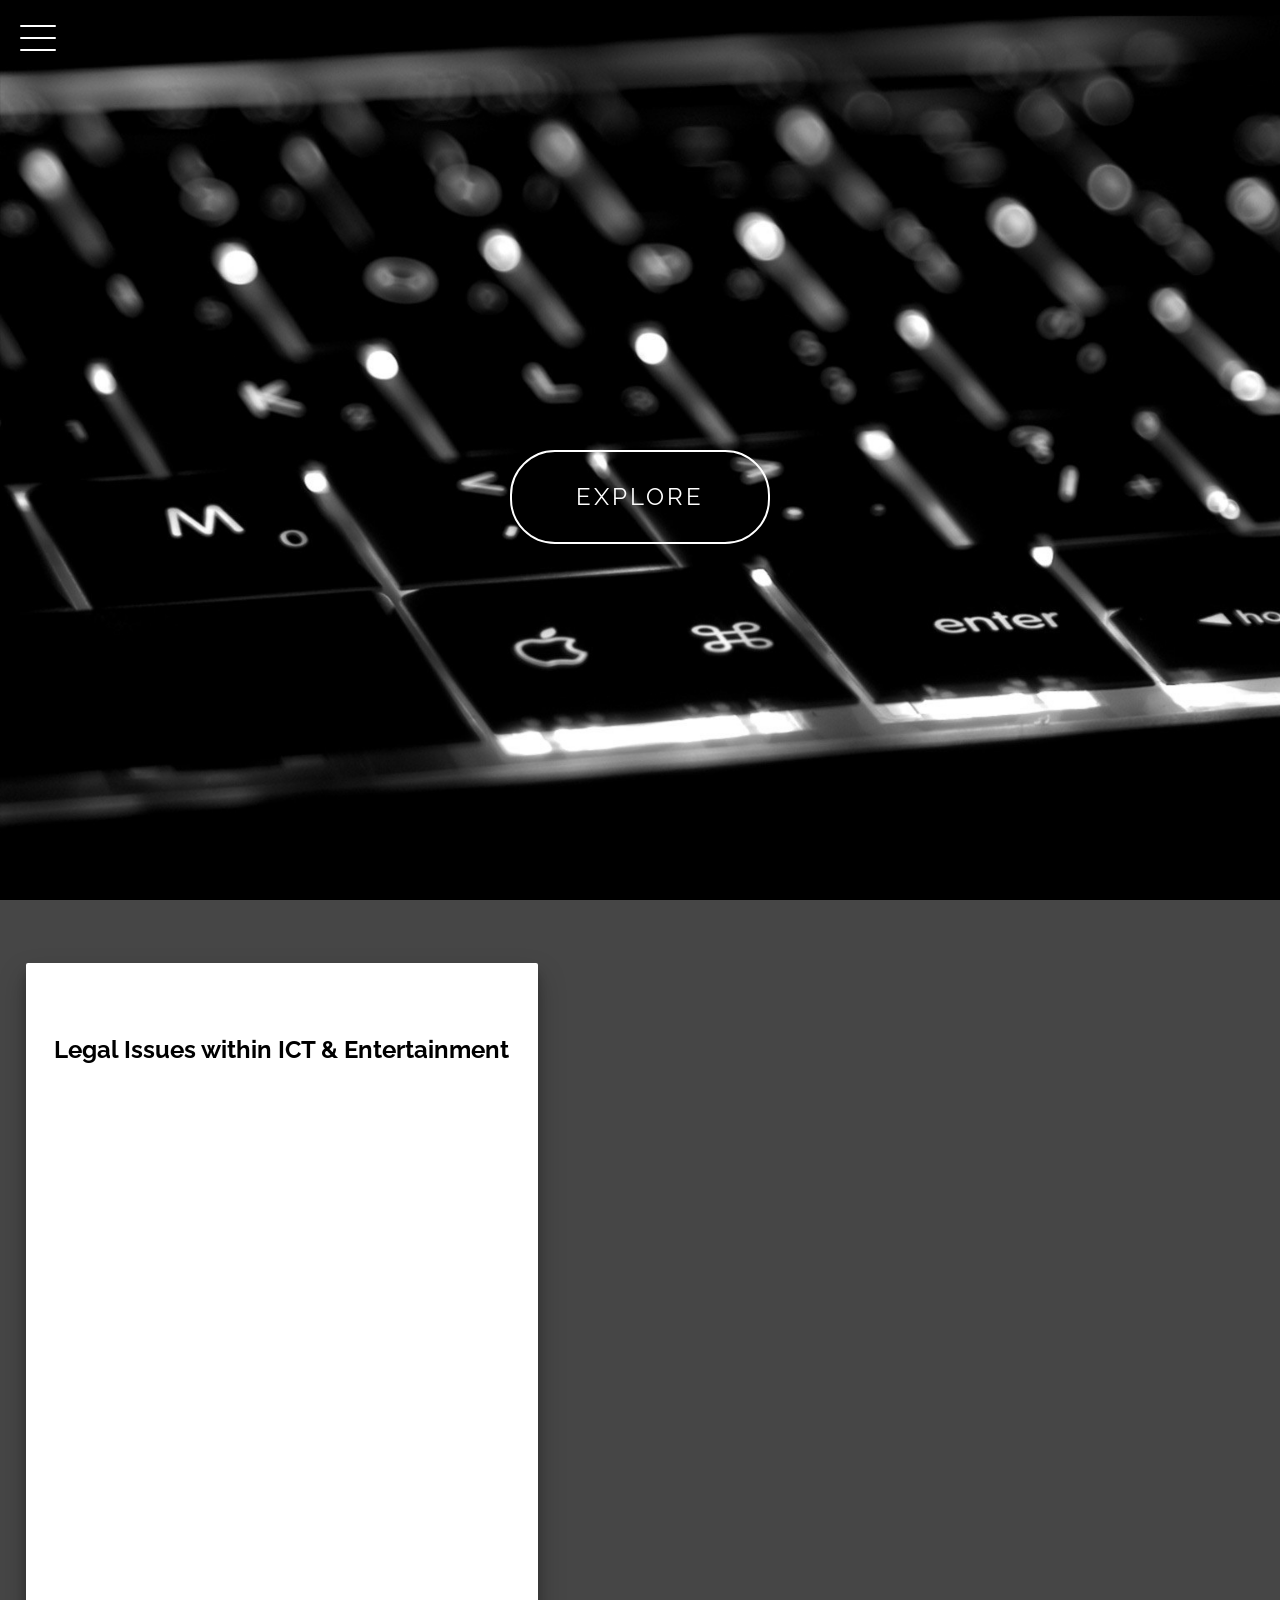
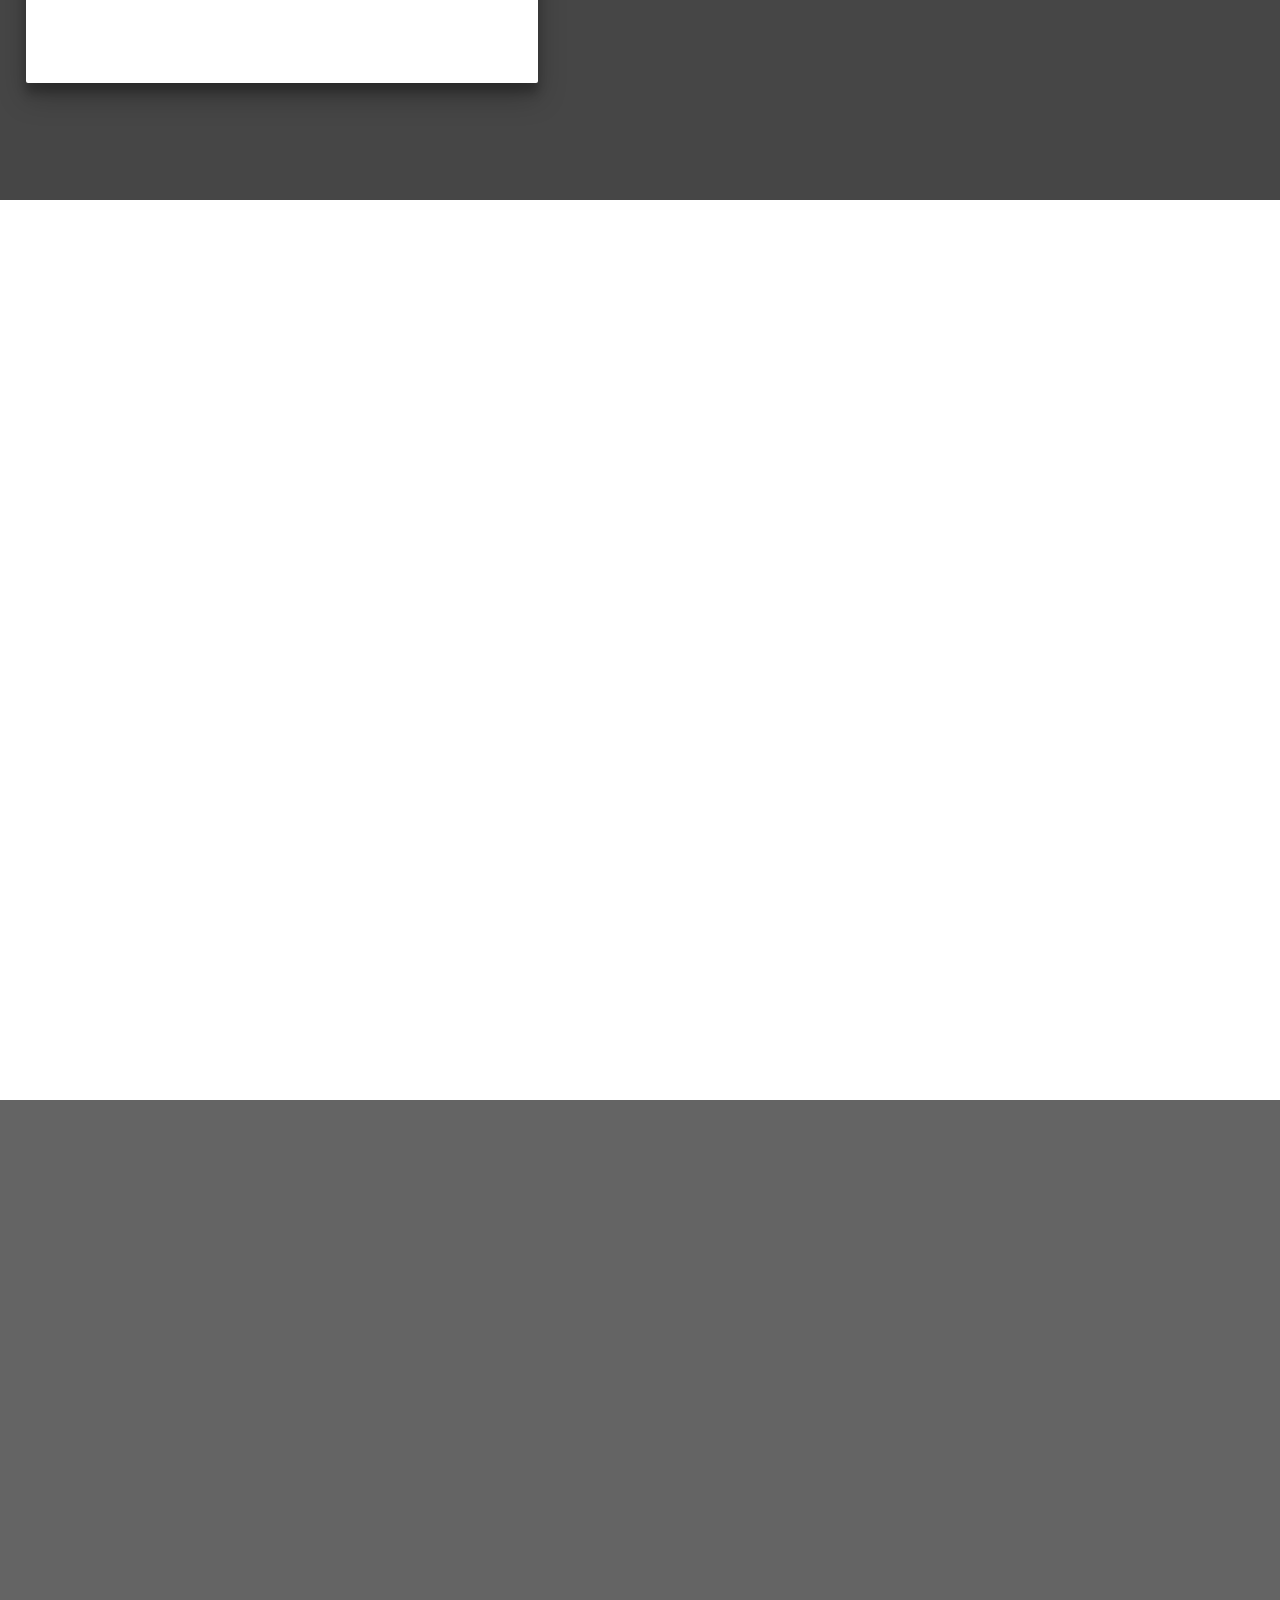
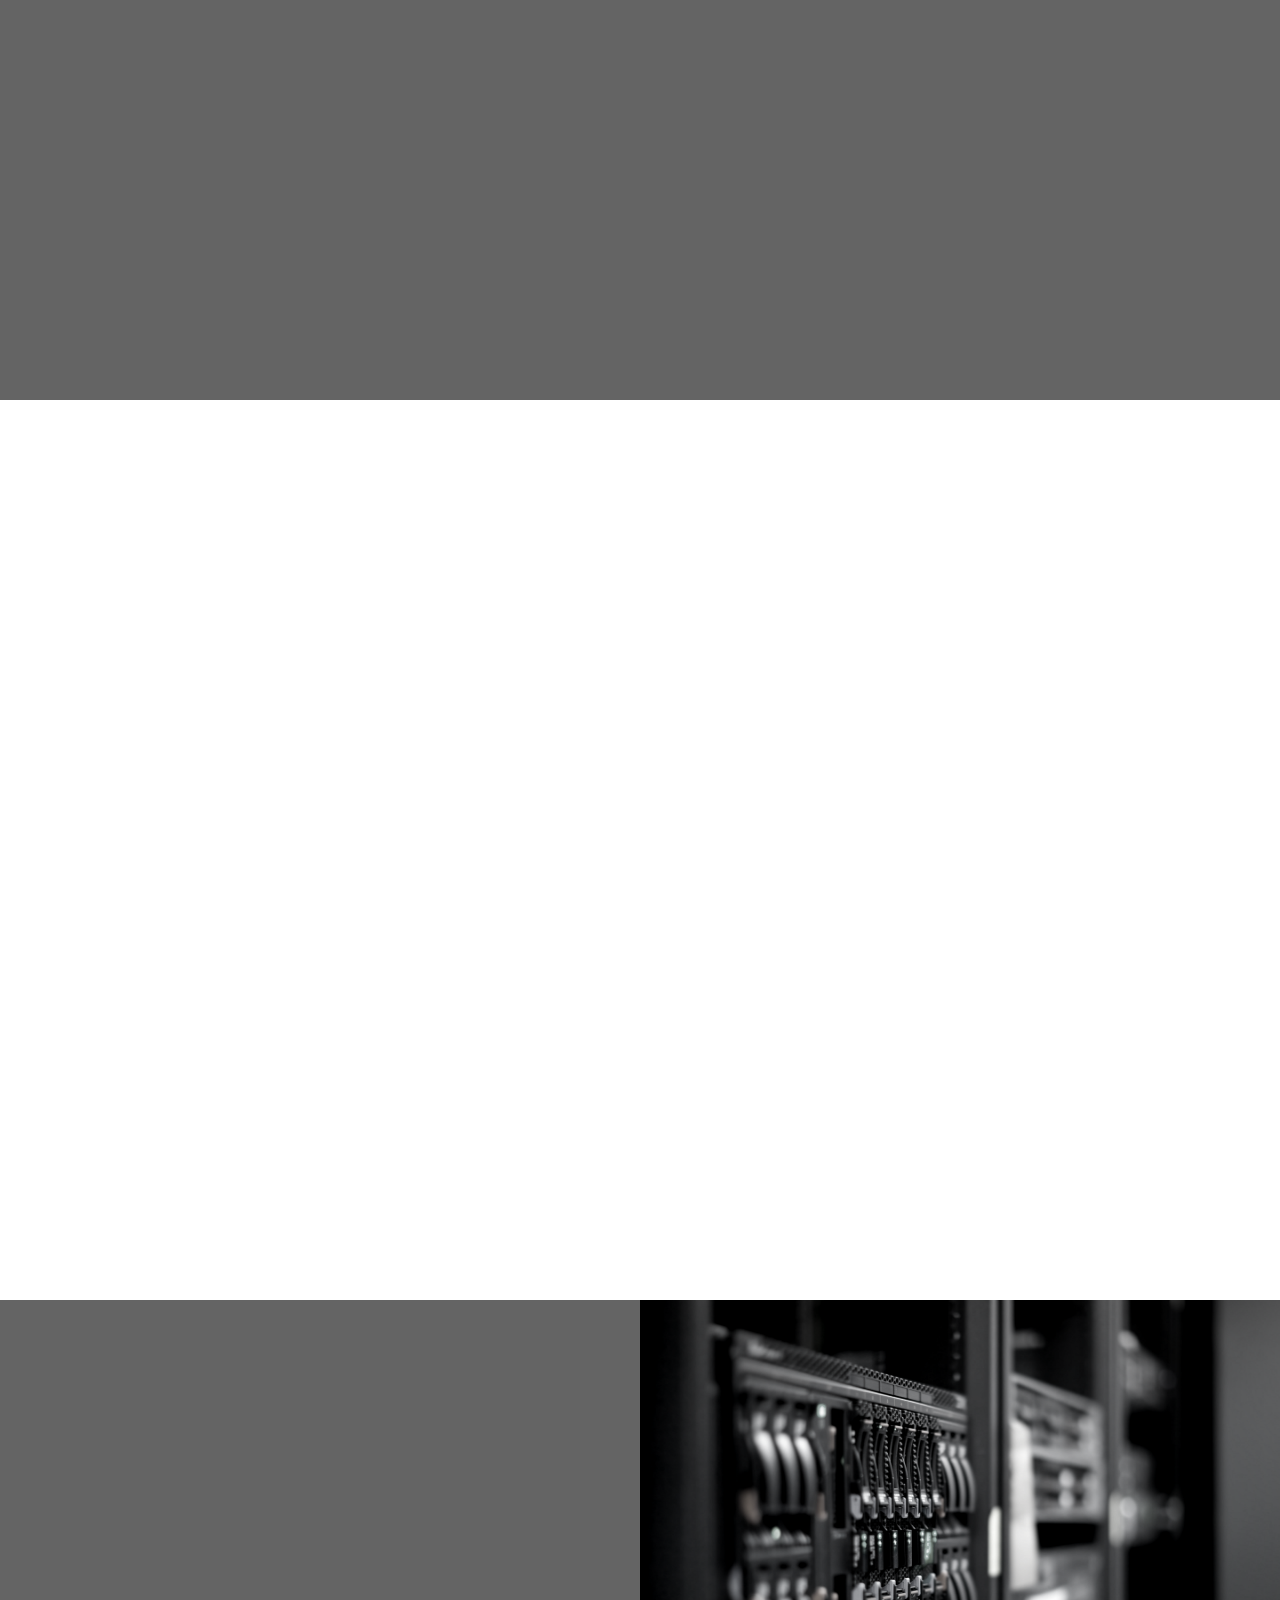
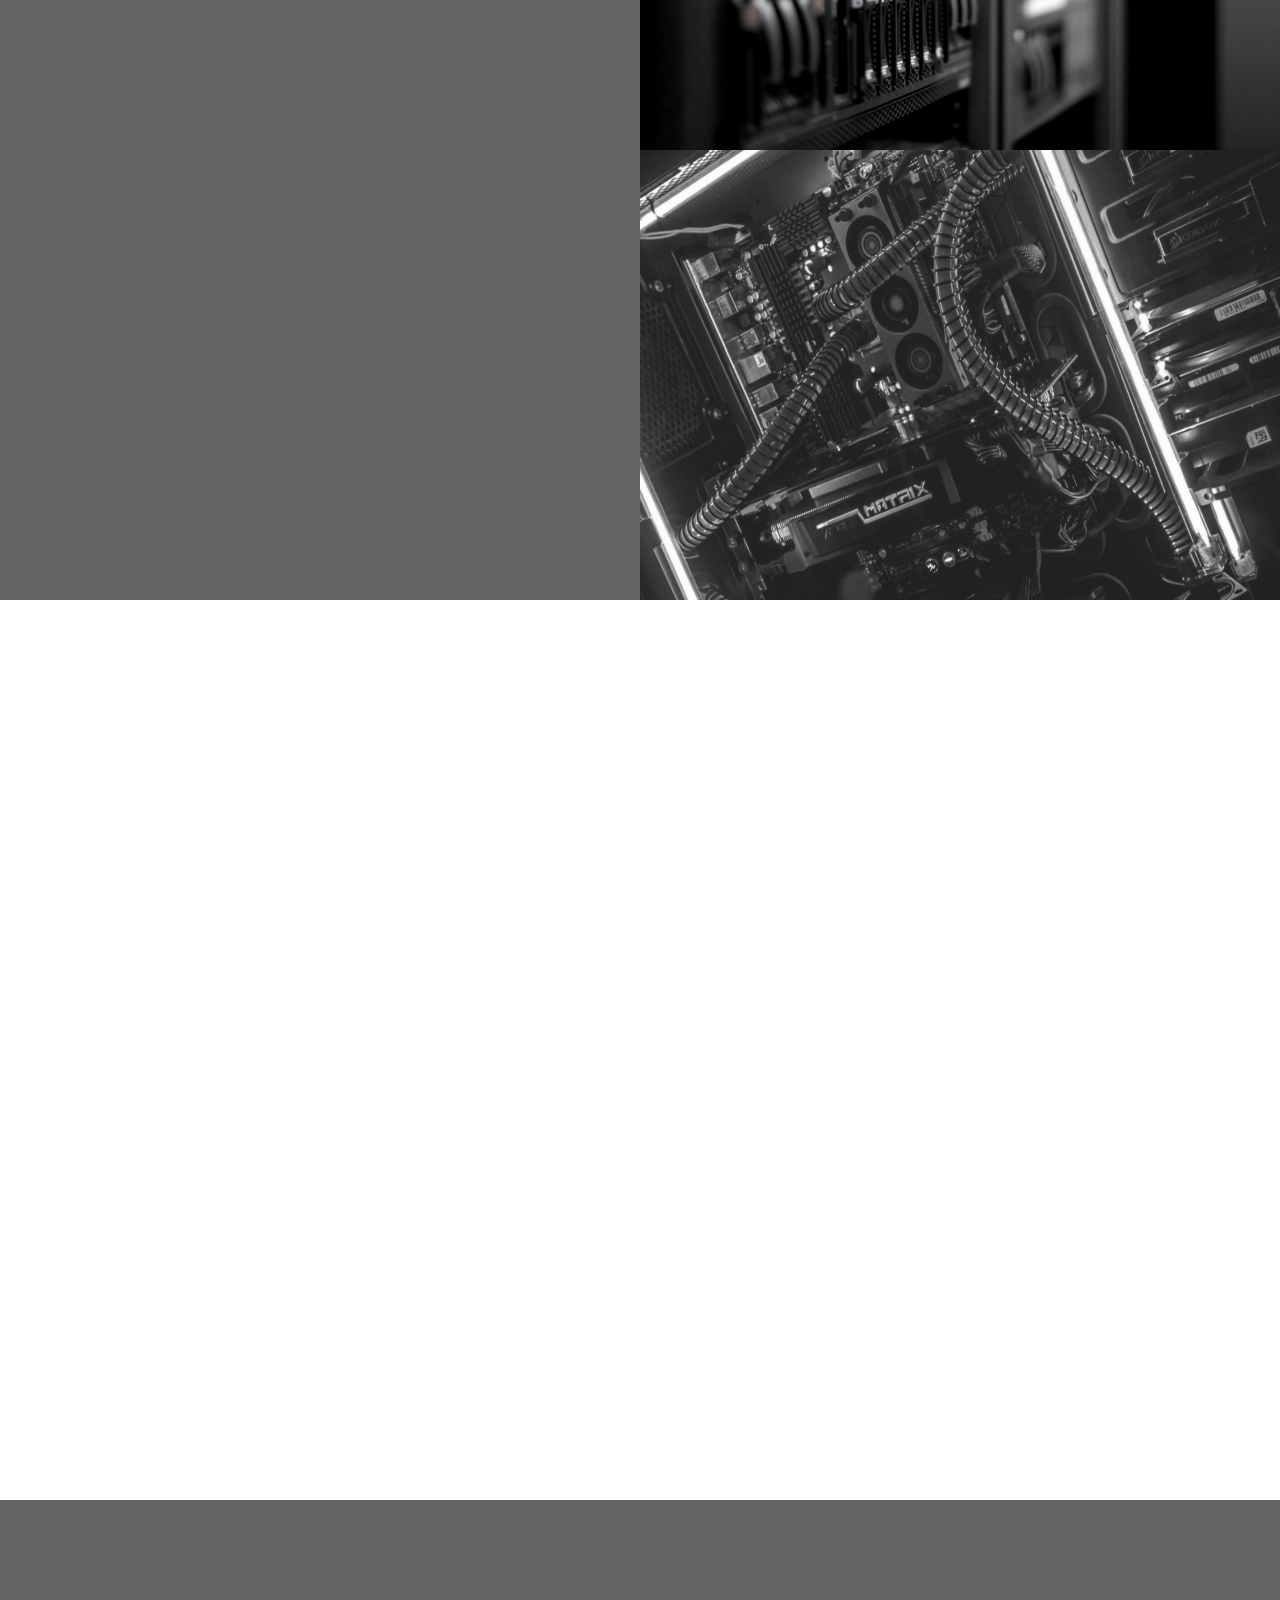
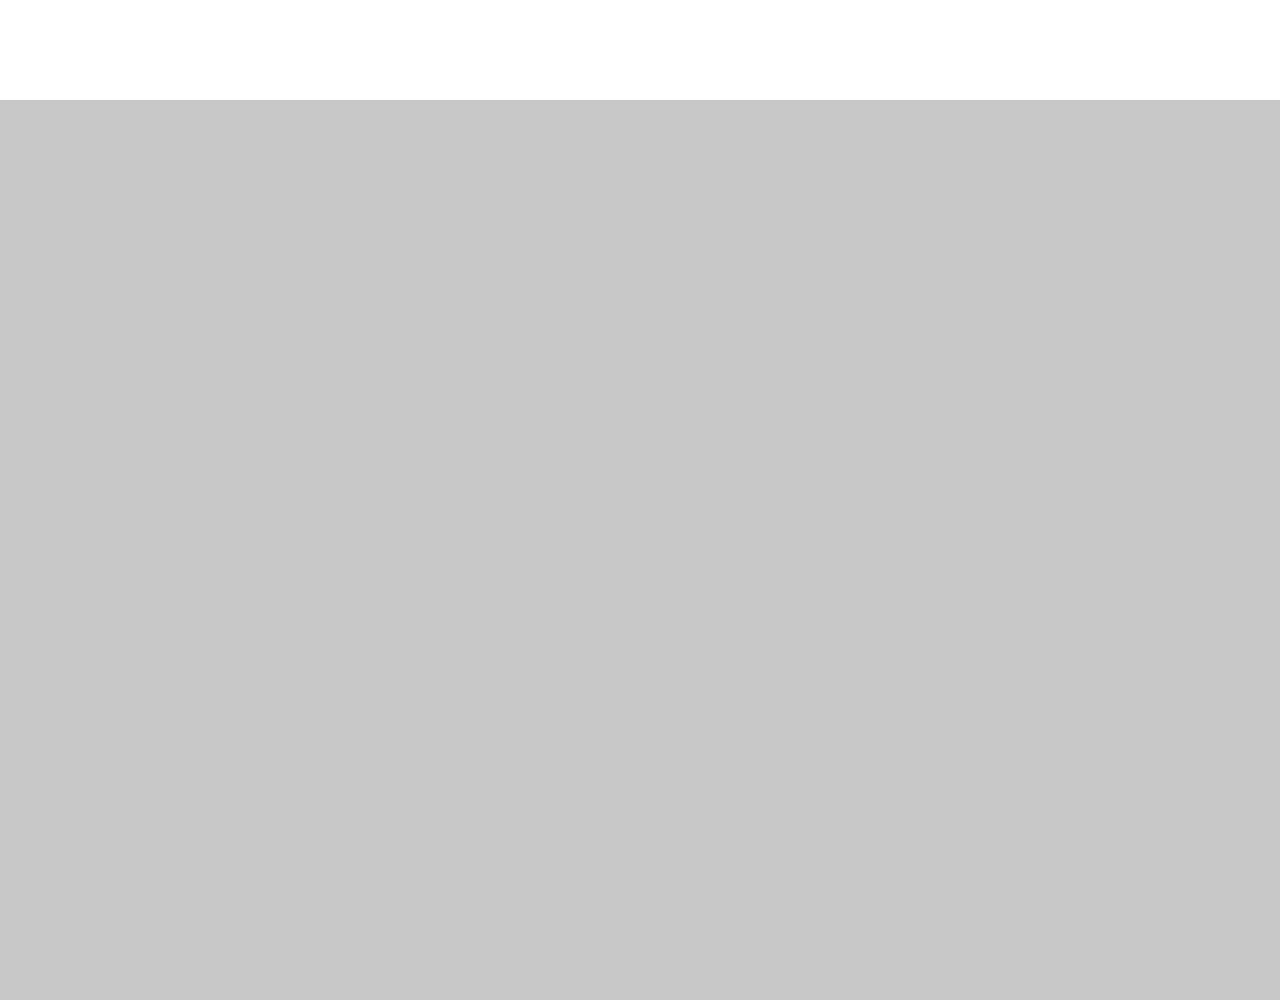
==== commit acd2d8e0: "Add files via upload" ====
--- a/Entertainment Project/main.html
+++ b/Entertainment Project/main.html
@@ -6,7 +6,7 @@
 			<link rel="icon" type="image" href="images/cogicon.jpg">
 	</head>
 	<body>
-		<div id="first">
+		<div id="first" class="">
 			<div class="menu">
 				<ul class="navagate">
 					<a href="#"><li>Start</li></a>
@@ -24,35 +24,39 @@
 			<div id="box">
 				<p>EXPLORE</p>
 			</div>
-			<div class="scroll">
-				
-			</div>
 		</div>
 		<div id="second" class=""><!---General Information about Entertainment as a legal issue---> 
 			<section>
-				<p></p>
+				<div>
+					<h1>Legal Issues within ICT & Entertainment</h1>
+					<p></p>
+				</div>
 			</section>
 			<article>
 			</article>
 		</div>
-		<div id="third">
+		<div id="third" class="">
 		</div>
 		<div id="fourth" class=""><!------>
 		</div>
-		<div id="fifth">
+		<div id="fifth" class="">
 		</div>
-		<div id="sixth" class="">
+		<div id="sixnseventh" class="">
+			<div id="sixth">
+			</div>
+			<div id="seventh">
+				<img src="images/serverb.png">
+				<img src="images/pcb.png">
+			</div>
 		</div>
-		<div id="seventh" class="">
+		<div id="eighth" class="">
 		</div>
-		<div id="">
+		<div id="ninth" class="">
+		</div><!------>
+		<div id="tenth"class="">
 		</div>
-		<div id="eight" class="">
-		</div>
-		<div id="">
-		</div>
-		<div id="tenth" class="">
-		</div>
+		<div id="eleventh" class="">
+		</div><!------>
 	</body>
 	<script src="http://cdnjs.cloudflare.com/ajax/libs/jquery/2.1.3/jquery.min.js"></script>
 	<script src="javas/projscript.js"></script>
--- a/Entertainment Project/css/main.css
+++ b/Entertainment Project/css/main.css
@@ -1,4 +1,5 @@
 @import url('https://fonts.googleapis.com/css?family=Raleway');
+@import url('https://fonts.googleapis.com/css?family=Amatic+SC|Coiny|Permanent+Marker');
 @font-face {
     font-family: CandL;
     src: url(../fonts/champagne_limousines/CandL.ttf);
@@ -6,10 +7,6 @@
 *{
 	margin:0px;
 	padding:0px;
-}
-div {
-  height: 100vh;
-  width: 100%;
 }
 a{
   text-decoration:none;
@@ -38,11 +35,13 @@
 	margin-top:70px;
 }
 #first {
-  background-image: url('../images/keyboard.jpg');
-  background-repeat: no-repeat;
-  background-size: cover;
-  background-attachment: fixed;
-}
+	background-image: url('../images/keyboard.jpg');
+	background-repeat: no-repeat;
+	background-size: cover;
+	background-attachment: fixed;
+	height: 100vh;
+	width: 100%;
+ }
 .menu{
 	width:20%;
 	height:100%;
@@ -111,7 +110,7 @@
   text-align:center;
   width:20%;
   border: 0.15em solid white;
-  border-radius: 2em;
+  border-radius: 45px;
   height: 10vh;
   line-height:10vh;
   position: absolute;
@@ -133,40 +132,47 @@
   color: rgba( 0 , 0 , 0 , 0.7);
 }
 #second {
-  background-color: rgb(70, 70, 70);
-  display:table;
+	background-color: rgb(70, 70, 70);
+	height: 100vh;
+	width: 100%;
 }
 
 #second section {
   width: 50%;
-  display:table-cell;
-  vertical-align:middle;
-}
-
-#second p {
-  color: white;
-  font-size: 1.5em;
-  font-family:'Raleway';
-  width:80%;
-  margin:0 auto;
-}
-
+  float:left;
+}
+#second section div{
+	position: absolute;
+	background: #fff;
+	border-radius: 2px;
+	height: 80vh;
+	margin-top: 7vh;
+	padding-top: 8vh;
+	margin-left:2vw;
+	width: 40%;
+	text-align: center;
+	box-shadow: 0 14px 28px rgba(0,0,0,0.25), 0 10px 10px rgba(0,0,0,0.22);
+	font-family:'Raleway';
+	box-sizing:border-box;
+}
 #second article {
   width: 50%;
   float: right;
   text-align:center;
-  display:table-cell;}
-
+}
 #third {
   background-attachment: fixed;
   background-image: url("../images/factory.jpg");
   background-repeat: no-repeat;
   background-size: cover;
+	height: 100vh;
+	width: 100%;
 }
 
 #fourth {
 	background-color:rgb(100, 100, 100);
-	box-shadow:20px 20px black;
+	height: 100vh;
+	width: 100%;
 }
 
 #fifth {
@@ -174,16 +180,58 @@
   background-attachment: fixed;
   background-repeat: no-repeat;
   background-size: cover;
-}
+	height: 100vh;
+	width: 100%;
+ }
 #sixth {
-  max-width: 50%;
+  width: 50%;
   float: left;
   background-color: rgb(100, 100, 100);
   height: 100vh;
-}
-#seventh {
-  max-width: 50%;
-  float: right;
-  height: 100vh;
-}
-
+	display:inline-block;
+ }
+#sixthnseventh {
+	width: 100%;
+	height: 100vh;
+	background-color: rgb(255, 255, 255);
+	padding:0px;
+	margin:0px;
+}
+#seventh{
+    
+}
+#seventh img{
+	width:50%;
+	height:50vh;
+     float:right;
+     display: block;
+
+}
+#eighth {
+	clear:both;
+	background-image: url("../images/graywood.jpg");
+	background-attachment: fixed;
+	background-repeat: no-repeat;
+	background-size: cover;
+	height: 100vh;
+	width: 100%;
+}
+#ninth{
+	background-color:rgb(100, 100, 100);
+	height: 100vh;
+	width: 100%;
+}
+#tenth{
+	background-image: url("../images/circuitb.png");
+	background-attachment: fixed;
+	background-repeat: no-repeat;
+	background-size: cover;
+	height: 100vh;
+	width: 100%;
+	}
+#eleventh{
+	background-color:rgb(200, 200, 200);
+	height: 100vh;
+	width: 100%;
+}
+	
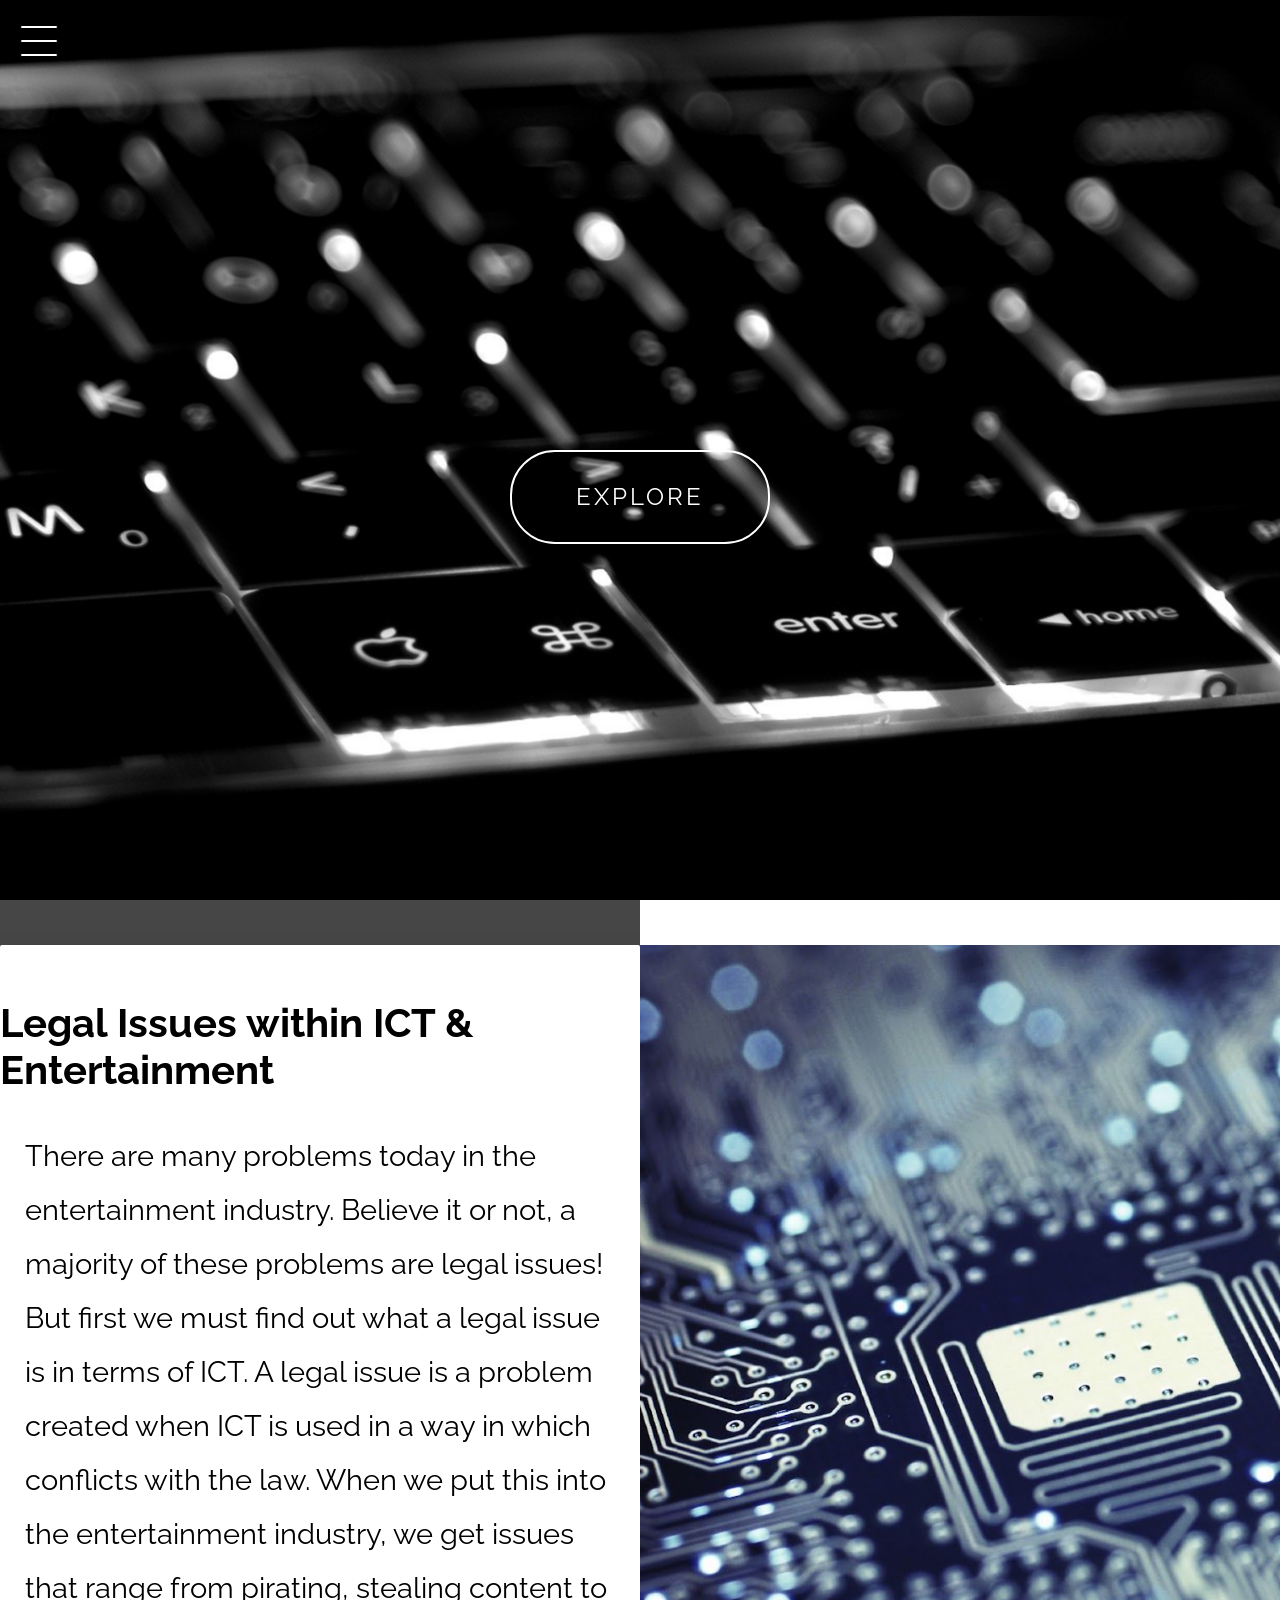
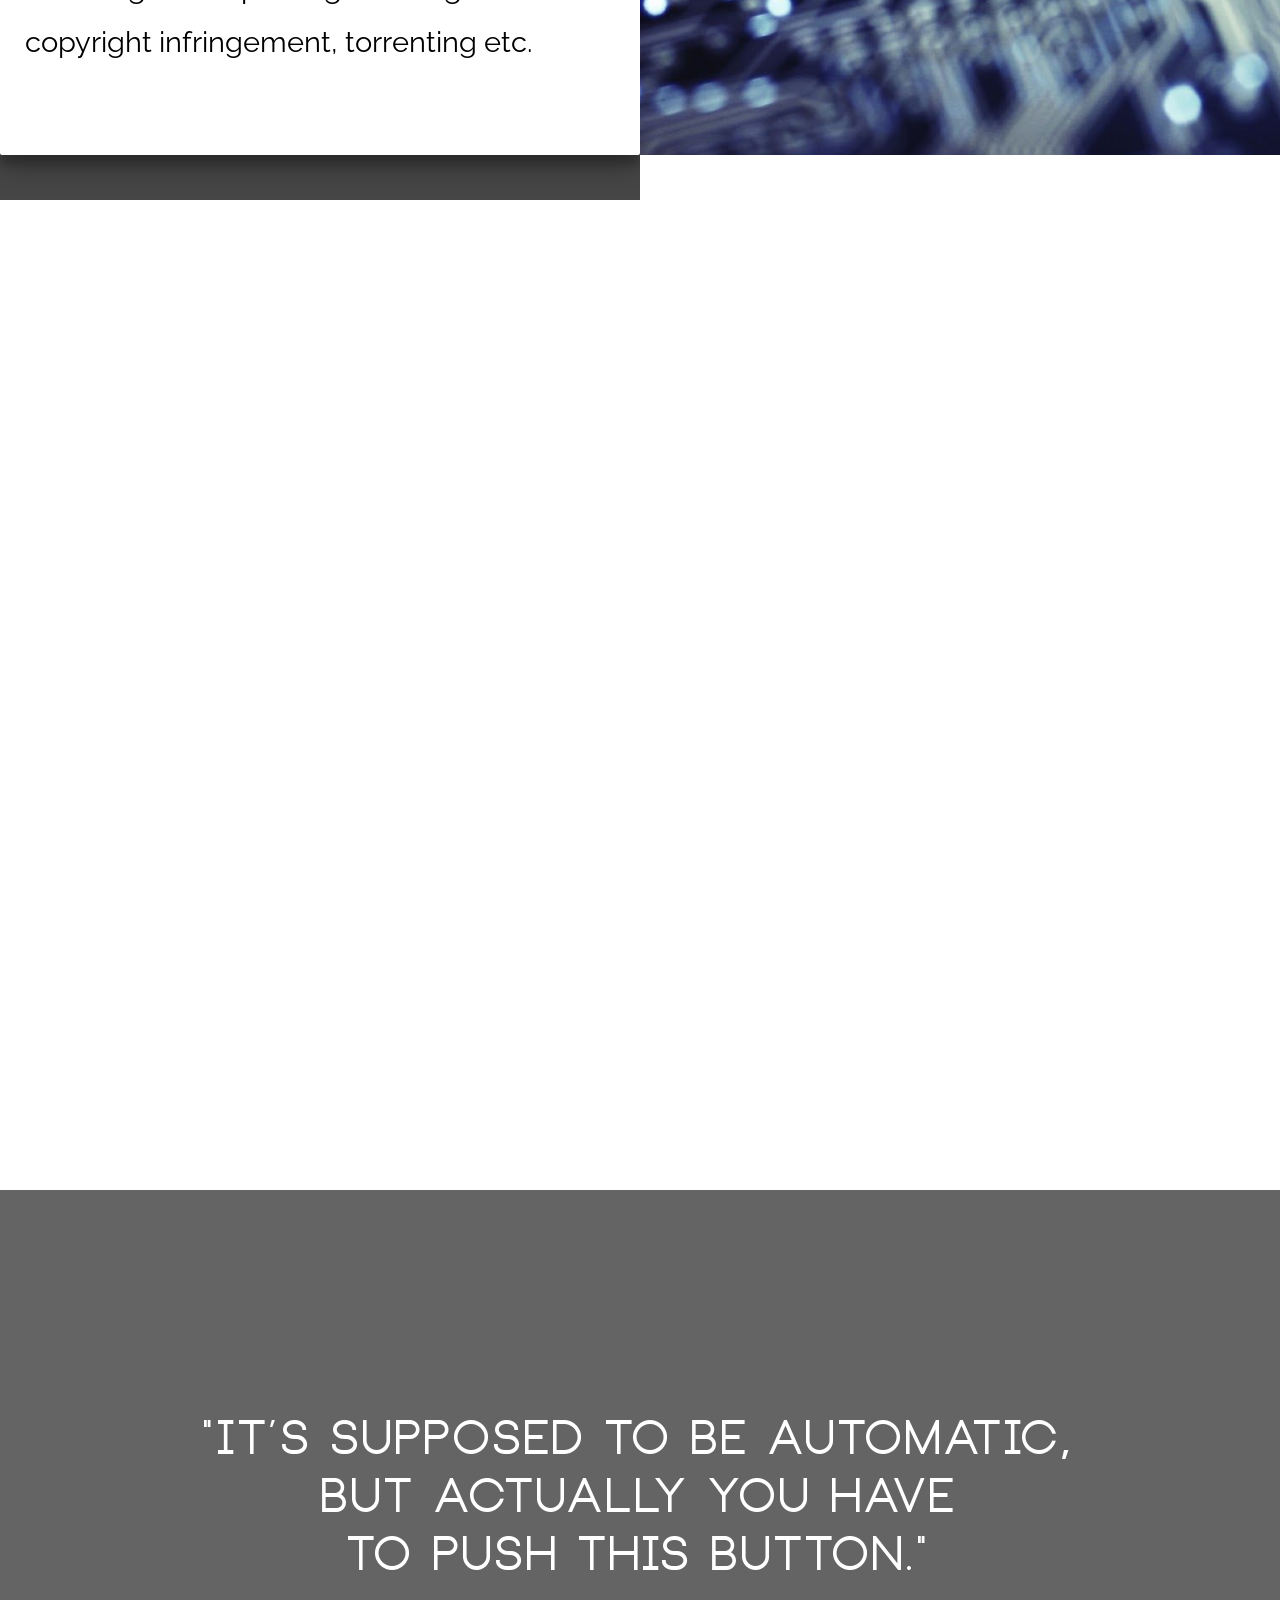
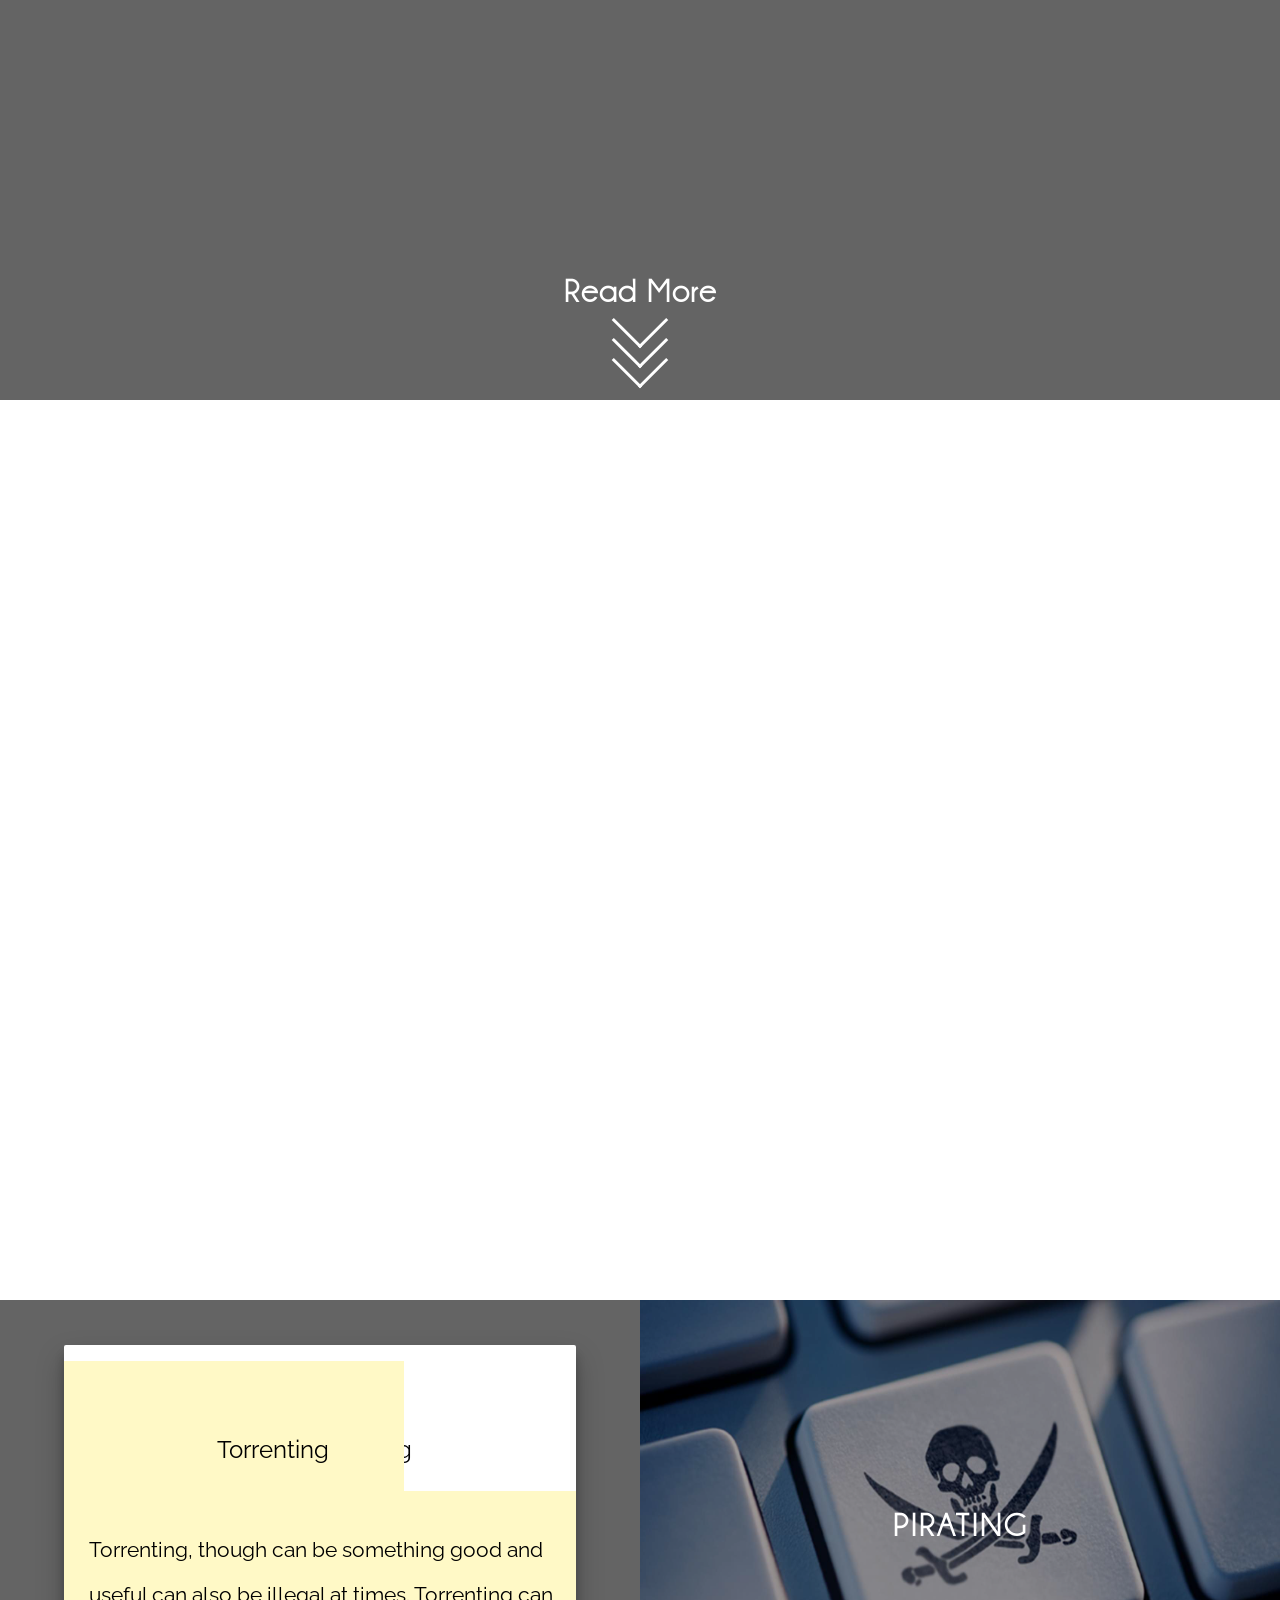
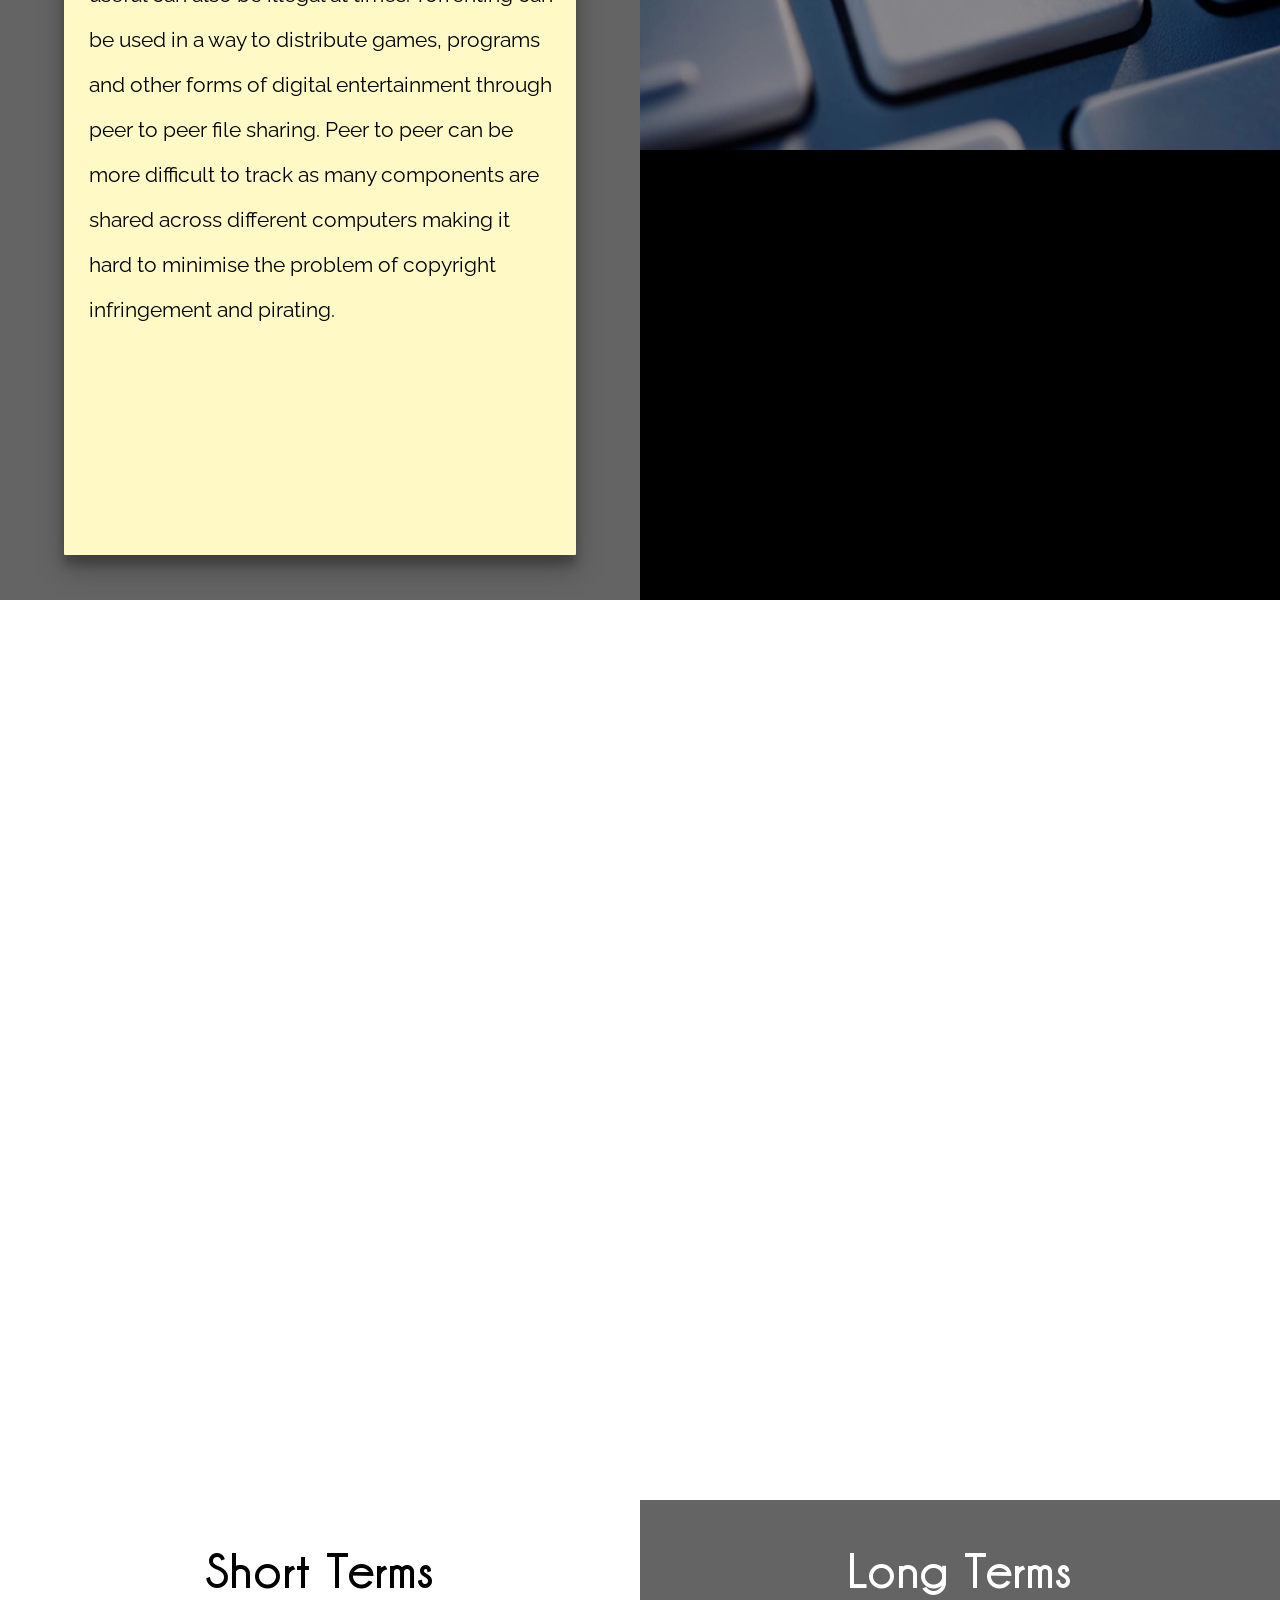
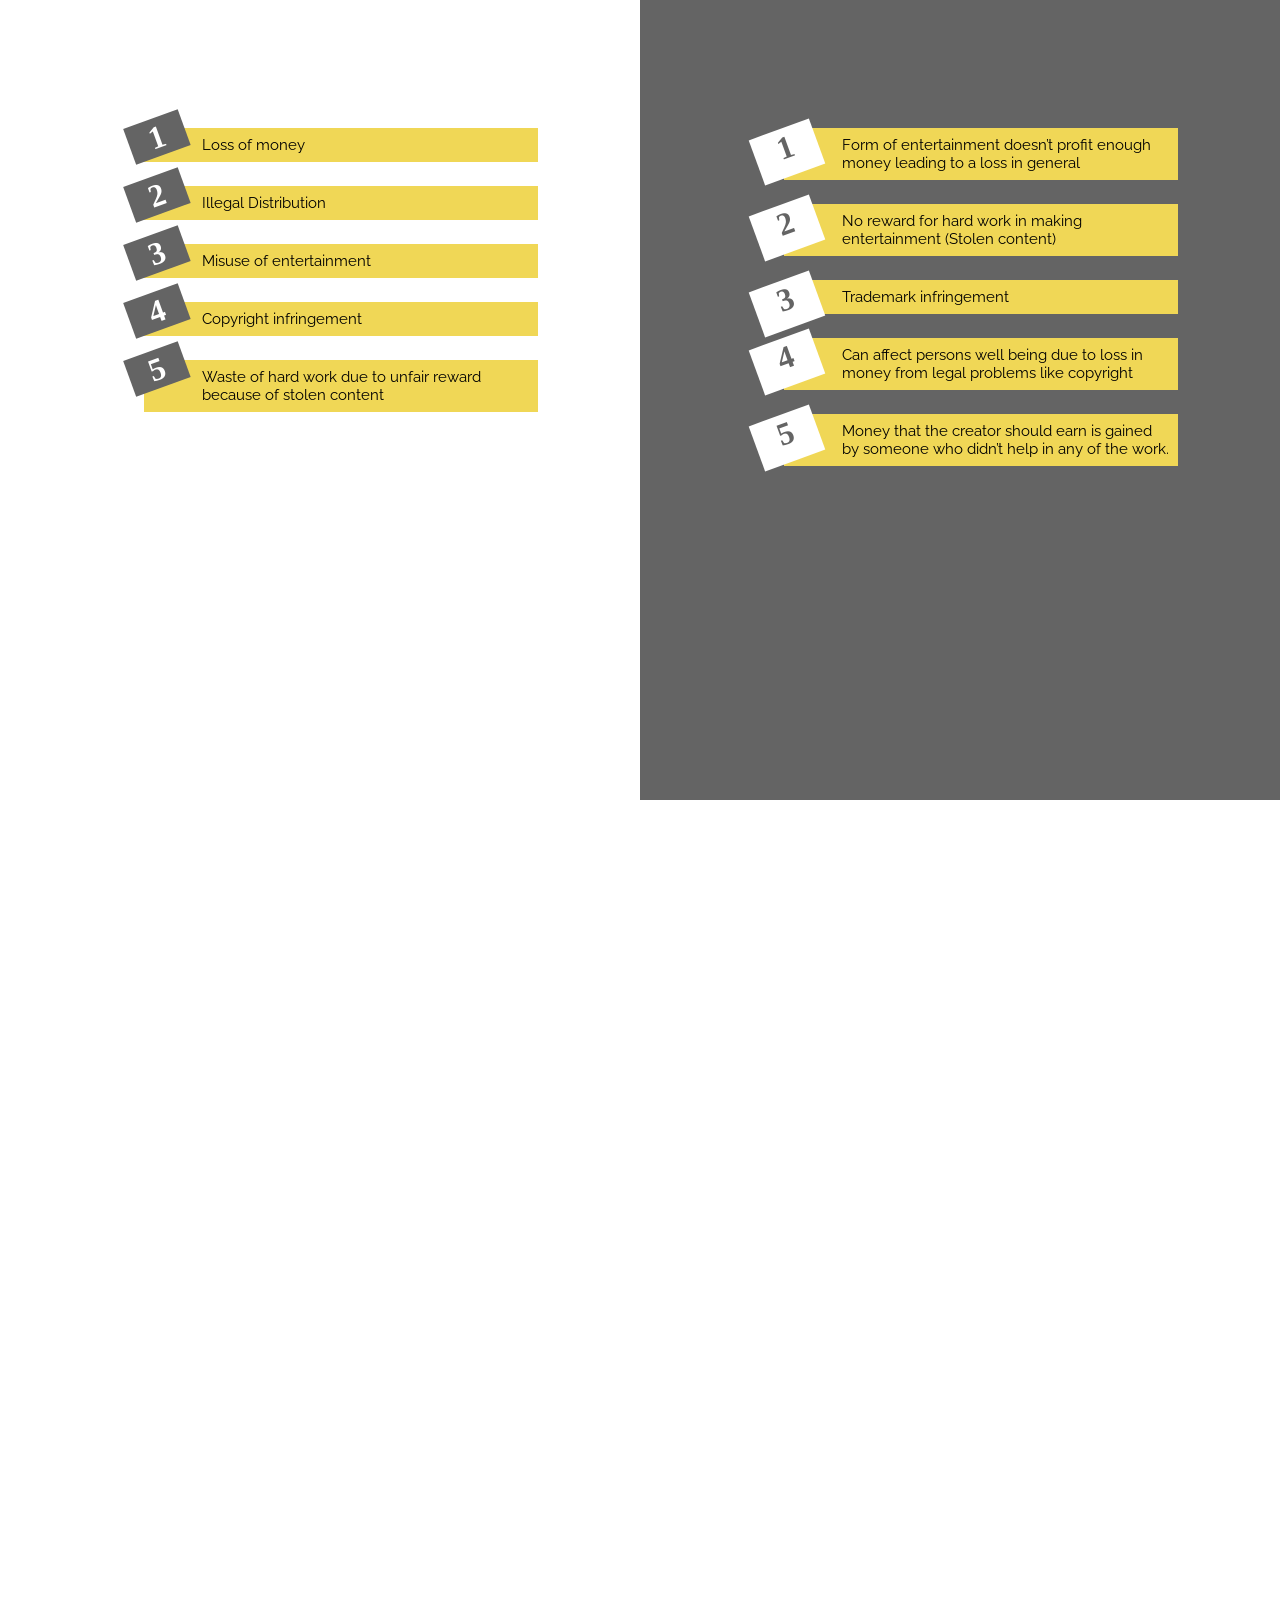
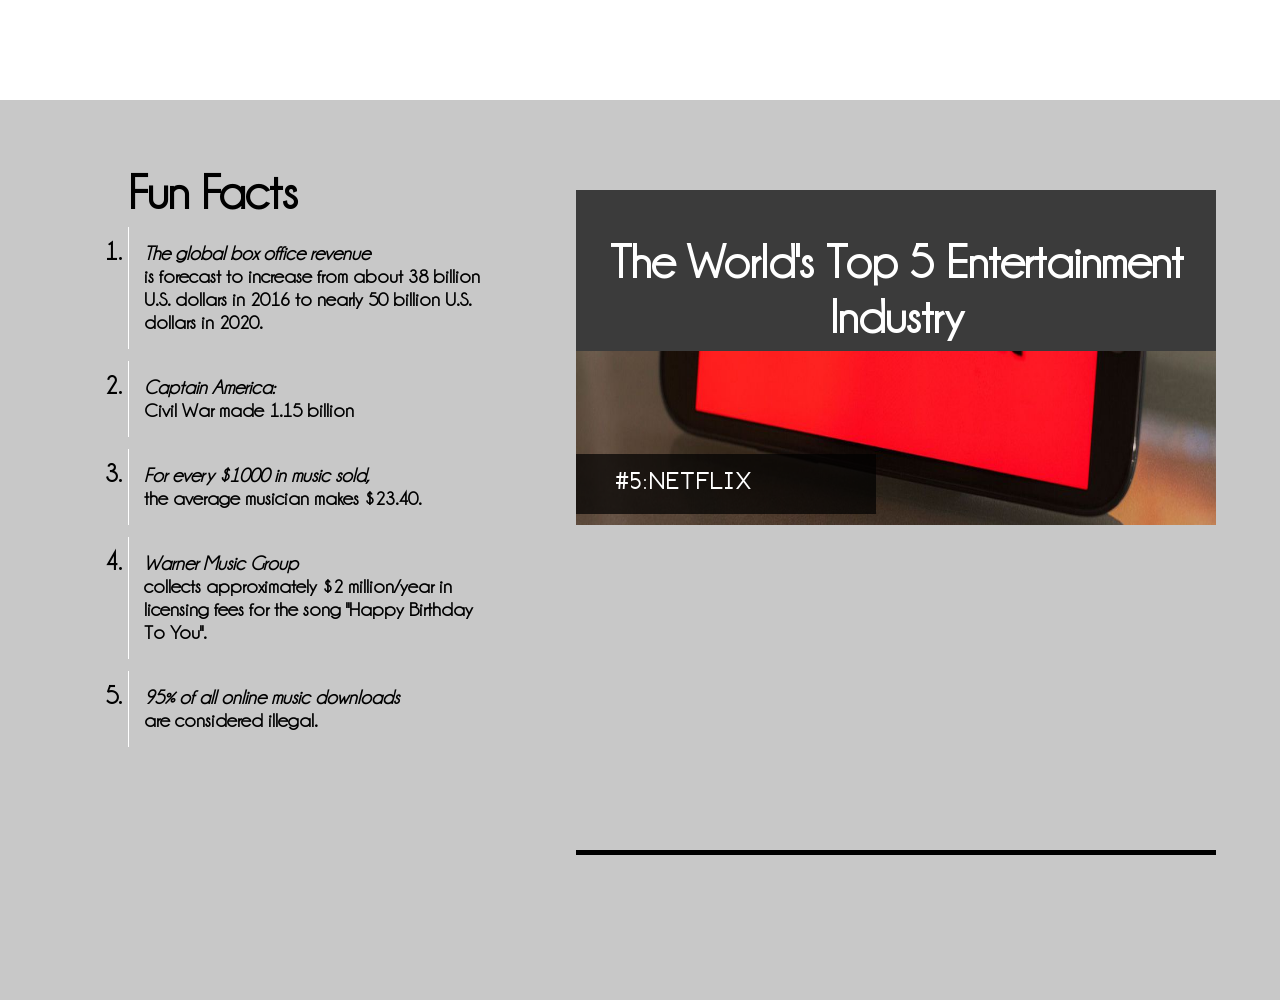
==== commit 3721ed1a: "Add files via upload" ====
--- a/Entertainment Project/main.html
+++ b/Entertainment Project/main.html
@@ -8,10 +8,13 @@
 	<body>
 		<div id="first" class="">
 			<div class="menu">
-				<ul class="navagate">
+				<ul class="navigate"><!---These Need Some Names--->
 					<a href="#"><li>Start</li></a>
 					<a href="#second"><li>About</li></a>
-					<a href="#fifth"><li>Contact</li></a>
+					<a href="#fourth"><li>Stakeholders</li></a>
+				    <a href="#sixnseventh"><li>Pirating &amp; Torrenting</li></a>
+				    <a href="#ninth"><li>Long &amp; Short effects</li></a>
+				    <a href="#eleventh"><li>Fun Facts</li></a>
 				</ul>
 				<p>&copy; 2017</p>
 			</div>
@@ -29,34 +32,170 @@
 			<section>
 				<div>
 					<h1>Legal Issues within ICT & Entertainment</h1>
-					<p></p>
+                    <p>There are many problems today in the entertainment industry. Believe it or not, a majority of these problems are legal issues! But first we must find out what a legal issue is in terms of ICT. A legal issue is a problem created when ICT is used in a way in which conflicts with the law. When we put this into the entertainment industry, we get issues that range from pirating, stealing content to copyright infringement, torrenting etc.</p>
 				</div>
 			</section>
 			<article>
-			</article>
+                <div id="line"></div>
+                    <img src="images/circuit.jpg">
+                <div id="linetwo"></div>   
+            </article>
 		</div>
 		<div id="third" class="">
-		</div>
+        </div>
 		<div id="fourth" class=""><!------>
-		</div>
+                <div id="line"></div>
+                <h1>
+                    "It’s supposed to be automatic,<br>  but actually you have <br>to push this button."
+                </h1>
+                <p id="read">Read More</p>
+                <div class="more">
+                    <span></span>
+                    <span></span>
+                    <span></span>
+                </div>
+        </div>
 		<div id="fifth" class="">
-		</div>
+		  <div class="buttoncontain">
+              <div class="closebutton"></div>
+            </div>
+              <div class="imagecontent">
+                  <h1 id="stakeholders">Stakeholders!</h1>
+                  <p>Millions of people are affected when technology is misused in a way in which conflicts with the law. Pirating programs and forms of entertainment have been around since cavemen (Maybe not that long). In the entertainment industry, there are many stakeholder that are affected when ICT is misused such as, movie directors, song artists, video game developers and only a few of the people. When legal issues are made through illegally downloading or using someone's content, money is lost on the creator's side even though they should be earning more. This is why legal issues can be a hassle and big problems for areas like entertainment.</p>
+            </div>
+        </div>
 		<div id="sixnseventh" class="">
 			<div id="sixth">
-			</div>
-			<div id="seventh">
-				<img src="images/serverb.png">
-				<img src="images/pcb.png">
-			</div>
+                <div class="read">
+                    <div class="first-read">
+                        <input type="checkbox" class="pirating-input" id="call" />
+                        <label for="call" class="pirating-label">Pirating</label>
+                        <input type="checkbox" class="torrenting-input" id="call-1" />
+                        <label for="call-1" class="torrenting-label">Torrenting</label>
+                        <div class="first-cont">
+                            <p class="read-more-wrap pirating-info">Pirating is a way of stealing someone’s content and making money of it. This has been done many times with movies and music. People have videotaped or recorded these forms of entertainment and put it online for the world to see. This may sound great because who doesn’t like free movies and music? But really it is illegal and unfair.</p>
+                        </div>
+                        <div class="second-cont">
+                            <p class="read-more-wrap">Torrenting, though can be something good and useful can also be illegal at times. Torrenting can be used in a way to distribute games, programs and other forms of digital entertainment through peer to peer file sharing. Peer to peer can be more difficult to track as many components are shared across different computers making it hard to minimise the problem of copyright infringement and pirating.</p>
+                        </div>
+                    </div>
+                </div>
+            </div>
+			<div id="seventh" class="read">
+                <!--These Need Links--->
+                <!--These Need Links--->
+                <a href="http://whatis.techtarget.com/definition/piracy">
+                    <div class="pirating">
+                        <p id="pirate">
+                            PIRATING
+                        </p>
+                        <img src="images/Pirating.jpeg">
+                    </div>
+                </a>
+                <a href="https://techterms.com/definition/torrent">
+                    <div class="torrenting">
+                        <p id="torrent">
+                            TORRENTS
+                        </p>
+                        <img src="images/Torrenting.jpg">
+                    </div>
+			     </a>
+            </div>
 		</div>
 		<div id="eighth" class="">
-		</div>
+            
+        </div>
 		<div id="ninth" class="">
-		</div><!------>
+            <div class="lef">
+                <h1>Short Terms</h1>
+                <div class="list-type">
+                    <ol>
+                        <li><a>Loss of money </a></li>
+                        <li><a>Illegal Distribution </a></li>
+                        <li><a>Misuse of entertainment </a></li>
+                        <li><a>Copyright infringement </a></li>
+                        <li id="huh"><a>Waste of hard work due to unfair reward because of stolen content </a></li>
+                    </ol>
+                </div>
+            </div>
+            <div class="righ">
+                <h1>Long Terms</h1>
+                <div class="second-type">
+                    <ol>
+                        <li><a>Form of entertainment doesn’t profit enough money leading to a loss in general </a></li>
+                        <li><a>No reward for hard work in making entertainment (Stolen content) </a></li>
+                        <li><a>Trademark infringement </a></li>
+                        <li><a>Can affect persons well being due to loss in money from legal problems like copyright</a></li>
+                        <li><a>Money that the creator should earn is gained by someone who didn’t help in any of the work. </a></li>
+                    </ol>
+                </div>
+            </div>
+        </div><!------>
 		<div id="tenth"class="">
 		</div>
 		<div id="eleventh" class="">
-		</div><!------>
+		  <div id="enter">
+                    <h1>The World's Top 5 Entertainment Industry</h1>
+                </div>
+            <div class="container">
+                <div id="content-slider">
+                    <div id="slider">
+                        <div id="mask">
+                            <ul>
+                                <li id="one" class="firstanimation">
+                                    <img src="./images/comcasth.jpg"/>
+                                    <div class="tooltip">
+                                        <h1>#1: Comcast</h1>
+                                    </div>
+                                </li>
+
+                                <li id="two" class="secondanimation">
+                                    <img src="./images/cbsh.png" />
+                                    <div class="tooltip">
+                                        <h1>#2: CBS</h1>
+                                    </div>
+                                </li>
+
+                                <li id="three" class="thirdanimation">
+                                    <img src="images/directtvh.png" />
+                                    <div class="tooltip">
+                                        <h1>#3: Direct TV</h1>
+                                    </div>
+                                </li>
+
+                                <li id="four" class="fourthanimation">
+                                    <img src="images/dishnet.jpg" />
+                                    <div class="tooltip">
+                                        <h1>#4: Dish Network</h1>
+                                    </div>
+                                </li>
+
+                                <li id="five" class="fifthanimation">
+                                    <img src="images/netflixh.jpg" />
+                                    <div class="tooltip">
+                                        <h1>#5:Netflix</h1>
+                                    </div>
+                                </li>
+                            </ul>
+                        </div>
+                        <div class="progress-bar"></div>
+                    </div>
+                </div>
+            </div>
+            <div id="fun-facts">
+                <div id="list2">
+                   <ol>
+                       <h1>Fun Facts</h1>
+                      <li><p><em>The global box office revenue</em>is forecast to increase from about 38 billion U.S. dollars in 2016 to nearly 50 billion U.S. dollars in 2020.</p></li>
+                      <li><p><em>Captain America:</em> Civil War made 1.15 billion</p></li>
+                      <li><p><em>For every $1000 in music sold,</em> the average musician makes $23.40.</p></li>
+                      <li><p><em>Warner Music Group</em> collects approximately $2 million/year in licensing fees for the song "Happy Birthday To You".</p></li>
+                      <li><p><em>95% of all online music downloads </em> are considered illegal.</p></li>
+                   </ol>
+                </div>
+            </div>
+            </div>
+        </div><!------>
 	</body>
 	<script src="http://cdnjs.cloudflare.com/ajax/libs/jquery/2.1.3/jquery.min.js"></script>
 	<script src="javas/projscript.js"></script>
--- a/Entertainment Project/css/main.css
+++ b/Entertainment Project/css/main.css
@@ -3,6 +3,10 @@
 @font-face {
     font-family: CandL;
     src: url(../fonts/champagne_limousines/CandL.ttf);
+}
+@font-face {
+    font-family: NeouB;
+    src: url(../fonts/neou/Neou-Bold.ttf);
 }
 *{
 	margin:0px;
@@ -18,10 +22,9 @@
 	width:100%;
 	height:40px;
 	float:right;
-	font-size:3em;
+	font-size:2em;
 	text-align:right;
 	border-bottom:2px solid grey;
-
 	padding-bottom:10px;
 	padding-top:30px;
 	margin-right:20px;
@@ -39,7 +42,8 @@
 	background-repeat: no-repeat;
 	background-size: cover;
 	background-attachment: fixed;
-	height: 100vh;
+	background-position: center;
+    height: 100vh;
 	width: 100%;
  }
 .menu{
@@ -49,7 +53,7 @@
 	float:left;
 	position:fixed;
 	opacity:0.8;
-	z-index:5;
+	z-index:10;
 }
 .menu p{
 	font-family:"CandL";
@@ -60,9 +64,6 @@
 	margin-left:10px;	
 }
 .navigate{
-	display:flex;
-	flex-direction:column;
-	-webkit-flex-direction:column;
 }
 #fade{
 	opacity:0.5;
@@ -72,13 +73,13 @@
 	display:block;
 	position:fixed;
 	float:right;
-	z-index:4;
+	z-index:9;
 }
 .menu-button{
 	width:36px;
 	height:55px;
 	margin-left:20px;
-	z-index:6;
+	z-index:11;
 	float:left;
 	display:inline-block;
 	opacity:1;
@@ -97,6 +98,7 @@
 	border-radius:10px;
 	z-index:3;
 	transition: background-color 0.3s;
+    border: 0.05px solid black;
 }
 .active{
 	background-color:black;
@@ -145,27 +147,62 @@
 	position: absolute;
 	background: #fff;
 	border-radius: 2px;
-	height: 80vh;
-	margin-top: 7vh;
-	padding-top: 8vh;
-	margin-left:2vw;
-	width: 40%;
-	text-align: center;
+	height: 90vh;
+	margin-top: 5vh;
+	padding-top: 6vh;
+    width: 50%;
+    text-align: center;
 	box-shadow: 0 14px 28px rgba(0,0,0,0.25), 0 10px 10px rgba(0,0,0,0.22);
 	font-family:'Raleway';
 	box-sizing:border-box;
 }
+#second section div p{
+    text-align: left;
+    padding-top: 4vh;
+    padding-right: 20px;
+    padding-left: 25px;
+    line-height: 6vh;
+    font-size:1.8em;
+    
+}
+
+#second section div h1 {
+    text-align: left;
+    font-size: 2.5em;
+}
 #second article {
-  width: 50%;
+  height: 100vh;
+    width: 50%;
   float: right;
   text-align:center;
-}
-#third {
-  background-attachment: fixed;
-  background-image: url("../images/factory.jpg");
-  background-repeat: no-repeat;
-  background-size: cover;
-	height: 100vh;
+    overflow: hidden;
+    position: relative;
+}
+#second img{
+    height: 100%;
+    float: left;
+    display: block;
+}
+#second #line:first-child{
+    position: absolute;
+    height: 5vh;
+}
+#second #linetwo{
+    position: absolute;
+    height: 5vh;
+    bottom:0;
+    z-index:2;
+    background-color: white;
+    height: 5vh;
+    width: 100%;
+}
+#third{
+    background-attachment: fixed;
+    background-image: url("../images/factory.jpg");
+    background-repeat: no-repeat;
+    background-size: cover;
+	background-position: center;
+    height: 100vh;
 	width: 100%;
 }
 
@@ -173,23 +210,278 @@
 	background-color:rgb(100, 100, 100);
 	height: 100vh;
 	width: 100%;
-}
-
+    position: relative;
+}
+#line{
+    width: 100%;
+    height:10vh;
+    background-color: white;
+}
+#fourth h1{
+    padding-top: 25vh;
+    letter-spacing: 2px;
+    width: 100%;
+    text-align: center;
+    font-family:'NeouB';
+    font-size: 3em;
+    color:white;
+}
+#fourth p{
+    color:white;
+    font-family:'CandL';
+    font-weight: bold;
+    font-size: 2em;
+    letter-spacing: 2px;
+	z-index: 2;
+	display: inline-block;
+	bottom:90px;
+    position: absolute;
+    width: 100%;
+    text-align: center;
+}
+#fourth .more span {
+	left: calc(50% - 20px);
+    width: 40px;
+	height: 40px;
+	position: absolute;
+    border-left: 3px solid #fff;
+	border-bottom: 3px solid #fff;
+	-webkit-transform: rotate(-45deg);
+	transform: rotate(-45deg);
+	-webkit-animation: sdb07 2s infinite;
+	animation: sdb07 2s infinite;
+	box-sizing: border-box;
+    transition: opacity 0.5s;
+    cursor: pointer;
+}
+#fourth .more span:nth-of-type(1) {
+	-webkit-animation-delay: 0s;
+	animation-delay: .3s;
+    bottom:20px
+}
+#fourth .more span:nth-of-type(2) {
+	-webkit-animation-delay: .15s;
+	animation-delay: .15s;
+    bottom:40px;
+}
+#fourth .more span:nth-of-type(3) {
+	-webkit-animation-delay: .3s;
+	animation-delay: .0s;
+    bottom:60px;
+}
+@-webkit-keyframes sdb07 {
+	0% {
+		opacity: 0;
+	}
+	50% {
+		opacity: 1;
+	}
+	100% {
+		opacity: 0;
+	}
+}
+@keyframes sdb07 {
+	0% {
+		opacity: 0;
+	}
+	50% {
+		opacity: 1;
+	}
+	100% {
+		opacity: 0;
+	}
+
+}
+#fourth .more span:hover{
+    opacity: 0.6;
+}
 #fifth {
-  background-image: url("../images/neko.jpg");
-  background-attachment: fixed;
-  background-repeat: no-repeat;
-  background-size: cover;
-	height: 100vh;
+    background-image: url("../images/serverb.png");
+    background-attachment: fixed;
+    background-repeat: no-repeat;
+    background-size: cover;
+	background-position: center;
+    height: 100vh;
 	width: 100%;
+}
+.buttoncontain{
+    height: 10vh;
+    background-color:white;
+     margin-right: 5vw;
+    margin-left: 5vw;
+}
+.closebutton {
+  position: absolute;
+  width: 33px;
+  height: 33px;
+  opacity: 0.5;
+    transition: opacity 0.5s;
+    left:calc(50% - 16.5px);
+    margin-top: 2.5vh;    
+}
+.closebutton:hover {
+  opacity: 1;
+}
+.closebutton:before, .closebutton:after {
+  position: absolute;
+  left: 15px;
+  content: ' ';
+  height: 33px;
+  width: 2px;
+  background-color: #333;
+}
+.closebutton:before {
+  transform: rotate(45deg);
+}
+.closebutton:after {
+  transform: rotate(-45deg);
+}
+.imagecontent{
+    height: 85vh;
+    background: white;
+    opacity: 0.9;
+    font-family: "CandL";
+    font-size: 2.4em;
+    margin-right: 5vw;
+    margin-left: 5vw;
+}
+.imagecontent p{
+    padding-bottom:5vh;
+    margin-left: 5vw;
+    margin-right: 5vw;
+    padding-top: 5vh;
+}
+#sixth {
+    width: 50%;
+    float: left;
+    background-color: rgb(100, 100, 100);
+    height: 100vh;
  }
-#sixth {
-  width: 50%;
-  float: left;
-  background-color: rgb(100, 100, 100);
-  height: 100vh;
-	display:inline-block;
- }
+
+#sixth div h1, .pirating-label, .torrenting-label { 
+    font-size: 1.5em;
+    padding: 0;
+    margin: 0;
+}
+
+#sixth div p { 
+    font-size: 1em;
+    padding: 0;
+}
+
+#sixth .read{   
+    position: relative;
+	background: #fff;
+	border-radius: 2px;
+	height: 90vh;
+	margin-top: 5vh;
+	padding-top: 6vh;
+    margin-left: 10%;
+    width: 80%;
+    text-align: center;
+	box-shadow: 0 14px 28px rgba(0,0,0,0.25), 0 10px 10px rgba(0,0,0,0.22);
+	font-family:'Raleway';
+	box-sizing:border-box;
+    overflow: hidden;
+}
+#sixth div p{
+    text-align: left;
+    padding-top: 4vh;
+    padding-right: 25px;
+    padding-left: 25px;
+    line-height: 5vh;
+    font-size:1.3em;
+    
+}
+
+.first-read {
+    height: 85vh;
+    width: 100%;
+    margin-top: -2%;
+}
+
+.read-more-wrap {
+    width:91%;
+    height: 80vh;
+    overflow: hidden;
+    background: #fff9c6;
+    float: left;
+    text-align: left;
+    font-size: 18px;
+    margin-top: 10%;
+}
+
+.pirating-input:checked ~ .first-cont {
+    position:absolute;
+    display:block;
+}
+
+.pirating-input:checked ~ .second-cont {
+    position:absolute;
+    display:none;
+}
+
+.torrenting-input:checked ~ .second-cont {
+    position: absolute;
+    display:none;
+}
+
+.torrenting:checked ~ .first-cont {
+    position: absolute;
+    display:block;
+}
+
+
+.pirating-input, .torrenting-input {
+    display: none;
+}
+
+.torrenting-label {
+    float: left;
+    left: 0;
+    margin-top: -5.5%;
+    position: absolute;
+    padding: 8.3vh;
+    padding-left: 17vh;
+    text-align: center;
+    background-color: #fff9c6;
+}
+
+.pirating-input:checked ~ .pirating-label {
+    background-color: #fff9c6;
+}
+
+.pirating-input:checked ~ .torrenting-label{
+    background-color: #fff;
+}
+
+.pirating-label {
+    float: right;
+    right: 0;
+    position: absolute;
+    margin-top: -5.5%;
+    padding: 8.3vh;
+    padding-right: 18.2vh;
+    text-align: center;
+}
+
+.first-cont {
+    position: absolute;
+    width: 100%;
+    height: vh;
+    margin-top: 10%;
+}
+
+.first-cont {
+    padding-bottom: vh;
+}
+.second-cont {
+    position: absolute;
+    width: 100%;
+    height: 20vh;
+    margin-top: 10%;
+}
+
 #sixthnseventh {
 	width: 100%;
 	height: 100vh;
@@ -198,14 +490,80 @@
 	margin:0px;
 }
 #seventh{
+    width: 50%;
+    float: right;
+    height: 100vh;
+	display:inline-block;
+    background-color: black;
+    overflow: hidden;
+    position: absolute;
+}
+#seventh p{
+    font-weight:bold;
+    font-size:2em;
+    font-family:'CandL';
+    letter-spacing: 3px;
+    color:white;
+    position: absolute;
+    z-index: 2;
+}
+#pirate{
+    width:100%;
+    text-align: center;
+    vertical-align: middle;
+    line-height: 50vh;
+    box-sizing: border-box;
+    position: absolute;
     
 }
-#seventh img{
-	width:50%;
+#torrent{
+    width:100%;
+    text-align: center;
+    vertical-align: middle;
+    line-height: 50vh;
+    box-sizing: border-box;
+}
+.pirating{
+    overflow: hidden;
+    width:100%;
 	height:50vh;
-     float:right;
-     display: block;
-
+    position: relative;
+}
+.torrenting{
+    overflow: hidden;
+    width:100%;
+	height:50vh;   
+    position: relative;
+    top:50%;
+}
+.pirating img{
+	width:100%;
+	height:50vh;
+    float:right;
+    display: block;
+    transition: filter 0.7s, opacity 0.7s;
+    transition: filter 0.7s, opacity 0.7s;
+    cursor: pointer;
+    position: absolute;   
+    opacity: 0.6;
+}
+.torrenting img{
+    width:100%;
+	height:50vh;
+    float:right;
+    display: block;
+    transition:filter 0.7s, opacity 0.7s;
+    cursor: pointer;
+    position: absolute;
+    opacity: 0.6;
+}
+#torrent:hover + img{
+    opacity: 0.9;
+    filter:blur(4px) grayscale(70%);
+}
+#pirate:hover + img{
+   opacity: 0.9;
+    filter:blur(4px) grayscale(70%); 
 }
 #eighth {
 	clear:both;
@@ -213,20 +571,136 @@
 	background-attachment: fixed;
 	background-repeat: no-repeat;
 	background-size: cover;
-	height: 100vh;
+    background-position: center;
+    height: 100vh;
 	width: 100%;
 }
 #ninth{
 	background-color:rgb(100, 100, 100);
 	height: 100vh;
 	width: 100%;
+}
+.righ{
+    width: 50%;
+    float: right;
+    height: 100vh;
+	display:inline-block;
+    background-color:rgb(100,100,100);
+}
+.lef{
+    width: 50%;
+    float: left;
+    background-color: rgb(255, 255, 255);
+    height: 100vh;
+}
+
+.list-type, .second-type {
+    width: 410px;
+    margin-top: 20%;
+    margin-left: 20%;
+}
+
+.list-type ol, .second-type ol {
+    list-style-type: none;
+    list-style-type: decimal !ie;
+    margin: 0;
+    margin-left: 1em;
+    padding: 0;
+    counter-reset: li-counter;
+}
+
+.list-type ol li, .second-type ol li {
+    position: relative;
+    margin-bottom: 1.5em;
+    padding: 0.5em;
+    background-color: #F0D756;
+    padding-left: 58px;
+}
+
+.list-type a, .second-type a{
+    text-decoration: none;
+    color: black;
+    font-size: 15px;
+    font-family: 'Raleway', sans-serif;
+}
+
+.list-type li:hover, .second-type ol li:hover {
+    box-shadow: inset -1em 0 #6CD6CC;
+    -webkit-transition: box-shadow 0.5s;
+    transition: box-shadow 0.5s;
+}
+
+.list-type ol li:before {
+    position: absolute;
+    top: -0.3em;
+    left: -0.5em;
+    width: 1.8em;
+    height: 1.2em;
+    font-size: 2em;
+    line-height: 1.2;
+    font-weight: bold;
+    text-align: center;
+    color: white;
+    background-color: rgb(100,100,100);
+    transform: rotate(-20deg);
+    -ms-transform: rotate(-20deg);
+    -webkit-transform: rotate(-20deg);
+    z-index: 99;
+    overflow: hidden;
+    content: counter(li-counter);
+    counter-increment: li-counter;
+}
+
+.second-type ol li:before {
+    position: absolute;
+    top: -0.002em;
+    left:-0.9em;
+    color: orange;
+    width: 2em;
+    height: 1.5em;
+    font-size: 2em;
+    line-height: 1.2;
+    font-weight: bold;
+    text-align: center;
+    color: rgb(100,100,100);
+    background-color: #fff;
+    transform: rotate(-20deg);
+    -ms-transform: rotate(-20deg);
+    -webkit-transform: rotate(-20deg);
+    z-index: 99;
+    overflow: hidden;
+    content: counter(li-counter);
+    counter-increment: li-counter;
+}
+
+#ninth h1{
+    font-size:3em;
+    font-family:'CandL';
+    letter-spacing: 3px;
+    text-align: center;
+        margin-top:5vh;
+}
+#ninth p{
+    font-family:'CandL';
+    font-size:2em;
+    padding-right: 5vw;
+    padding-left: 5vw;
+    padding-top: 5vh;
+    padding-bottom: 5vh;
+}
+.righ h1{
+    color:white;
+}
+.righ p{
+    color:white;
 }
 #tenth{
 	background-image: url("../images/circuitb.png");
 	background-attachment: fixed;
 	background-repeat: no-repeat;
 	background-size: cover;
-	height: 100vh;
+	background-position: center;
+    height: 100vh;
 	width: 100%;
 	}
 #eleventh{
@@ -234,4 +708,210 @@
 	height: 100vh;
 	width: 100%;
 }
-	
+#slider {
+   height: 70vh;
+   width: 100%;
+   overflow: hidden;
+   position: relative;
+}
+
+#mask {
+    margin-top: 8vh;
+    overflow: hidden;
+   height: 80%;
+}
+
+#slider ul {
+    width: 100%;
+    height: 100%;
+   margin: 0;
+   padding: 0;
+   position: relative;
+}
+
+#slider li {
+   width: 100%;  
+   height: 99%; 
+   position: absolute;
+   top: -325px; 
+   list-style: none;
+}
+
+#slider li img {
+    width: 100%;
+    height: 100%;
+}
+
+#slider li.firstanimation {
+   animation: cycle 25s linear infinite;
+}
+
+#slider li.secondanimation {
+   animation: cycletwo 25s linear infinite;
+}
+
+#slider li.thirdanimation {
+   animation: cyclethree 25s linear infinite;
+}
+
+#slider li.fourthanimation {
+   animation: cyclefour 25s linear infinite;
+}
+
+#slider li.fifthanimation {
+   animation: cyclefive 25s linear infinite;
+}
+
+@keyframes cycle {
+   0%  { top: 0px; }
+   4%  { top: 0px; } 
+   16% { top: 0px; opacity:1; z-index:0; } 
+   20% { top: 325px; opacity: 0; z-index: 0; } 
+   21% { top: -325px; opacity: 0; z-index: -1; } 
+   92% { top: -325px; opacity: 0; z-index: 0; }
+   96% { top: -325px; opacity: 0; } 
+   100%{ top: 0px; opacity: 1; }
+}
+
+@keyframes cycletwo {
+   0%  { top: -325px; opacity: 0; } 
+   16% { top: -325px; opacity: 0; }
+   20% { top: 0px; opacity: 1; }
+   24% { top: 0px; opacity: 1; } 
+   36% { top: 0px; opacity: 1; z-index: 0; }  
+   40% { top: 325px; opacity: 0; z-index: 0; } 
+   41% { top: -325px; opacity: 0; z-index: -1; }   
+   100%{ top: -325px; opacity: 0; z-index: -1; }
+}
+
+@keyframes cyclethree {
+   0%  { top: -325px; opacity: 0; }
+   36% { top: -325px; opacity: 0; }
+   40% { top: 0px; opacity: 1; }
+   44% { top: 0px; opacity: 1; }
+   56% { top: 0px; opacity: 1; }
+   60% { top: 325px; opacity: 0; z-index: 0; }
+   61% { top: -325px; opacity: 0; z-index: -1; }
+   100%{ top: -325px; opacity: 0; z-index: -1; }
+}
+
+@keyframes cyclefour {
+   0%  { top: -325px; opacity: 0; }
+   56% { top: -325px; opacity: 0; }
+   60% { top: 0px; opacity: 1; }
+   64% { top: 0px; opacity: 1; }
+   76% { top: 0px; opacity: 1; z-index: 0; }
+   80% { top: 325px; opacity: 0; z-index: 0; }
+   81% { top: -325px; opacity: 0; z-index: -1; }
+   100%{ top: -325px; opacity: 0; z-index: -1; }
+}
+@keyframes cyclefive {
+   0%  { top: -325px; opacity: 0; }
+   76% { top: -325px; opacity: 0; }
+   80% { top: 0px; opacity: 1; }
+   84% { top: 0px; opacity: 1; }
+   96% { top: 0px; opacity: 1; z-index: 0; }
+   100%{ top: 325px; opacity: 0; z-index: 0; }
+}
+
+.progress-bar {
+   position: relative;
+   top: -5px;
+   width: 680px;
+   height: 5px;
+   background: #000;
+   animation: fullexpand 25s ease-out infinite;
+}
+
+@keyframes fullexpand {
+   0%, 20%, 40%, 60%, 80%, 100% { width: 0%; opacity: 0; }
+   4%, 24%, 44%, 64%, 84% { width: 0%; opacity: 0.3; }
+   16%, 36%, 56%, 76%, 96% { width: 100%; opacity: 0.7; }
+   17%, 37%, 57%, 77%, 97% { width: 100%; opacity: 0.3; }
+   18%, 38%, 58%, 78%, 98% { width: 100%; opacity: 0; }
+}
+.tooltip {
+    background: rgba(0,0,0,0.7);
+    width: 300px;
+    height: 60px;
+    position: relative;
+    bottom: 75px;
+}
+.tooltip h1 {
+   color: white;
+   font-size: 24px;
+   font-weight: 300;
+   line-height: 60px;
+   padding: 0 0 0 10px;
+    margin-left: 10%;
+    font-family:'NeouB';
+    letter-spacing: 1px;
+}
+.container {
+    position: absolute;
+    margin-left: 45%;
+    margin-top: 14%;
+    width: 50%;
+    height: 100vh;
+    height: auto;
+    
+}
+
+#enter {
+    width: 50%;
+    height: 25vh;
+    position: relative;
+    float: right;
+    margin-top: 10vh;
+    margin-right: 5%;
+    background-color: rgba(0, 0, 0, 0.7);
+    text-align: center;
+    font-family: 'CandL';
+    color: white;
+    font-size:1.5em;
+}
+
+#enter h1 {
+    margin-top:5vh;
+}
+
+#fun-facts {
+    width: 30%;
+    position: absolute;
+    margin-top: 7vh;
+    margin-left: 10%;
+    
+}
+
+#list2 {
+    width: 100%;
+}
+
+#list2 ol {
+    font-weight: bold;
+    font-family:'CandL';
+    font-size: 25px;
+    color: black;
+}
+
+#list2 ol li {
+    padding-top: 6px;
+    padding-bottom: 6px;
+}
+
+#list2 ol li p {
+    padding: 15px;
+    font-style: normal;
+    font-size: 20px;
+    color: black;
+    border-left: 1px solid white;
+}
+
+#list2 ol li p em {
+    display: block;
+}
+
+
+
+
+
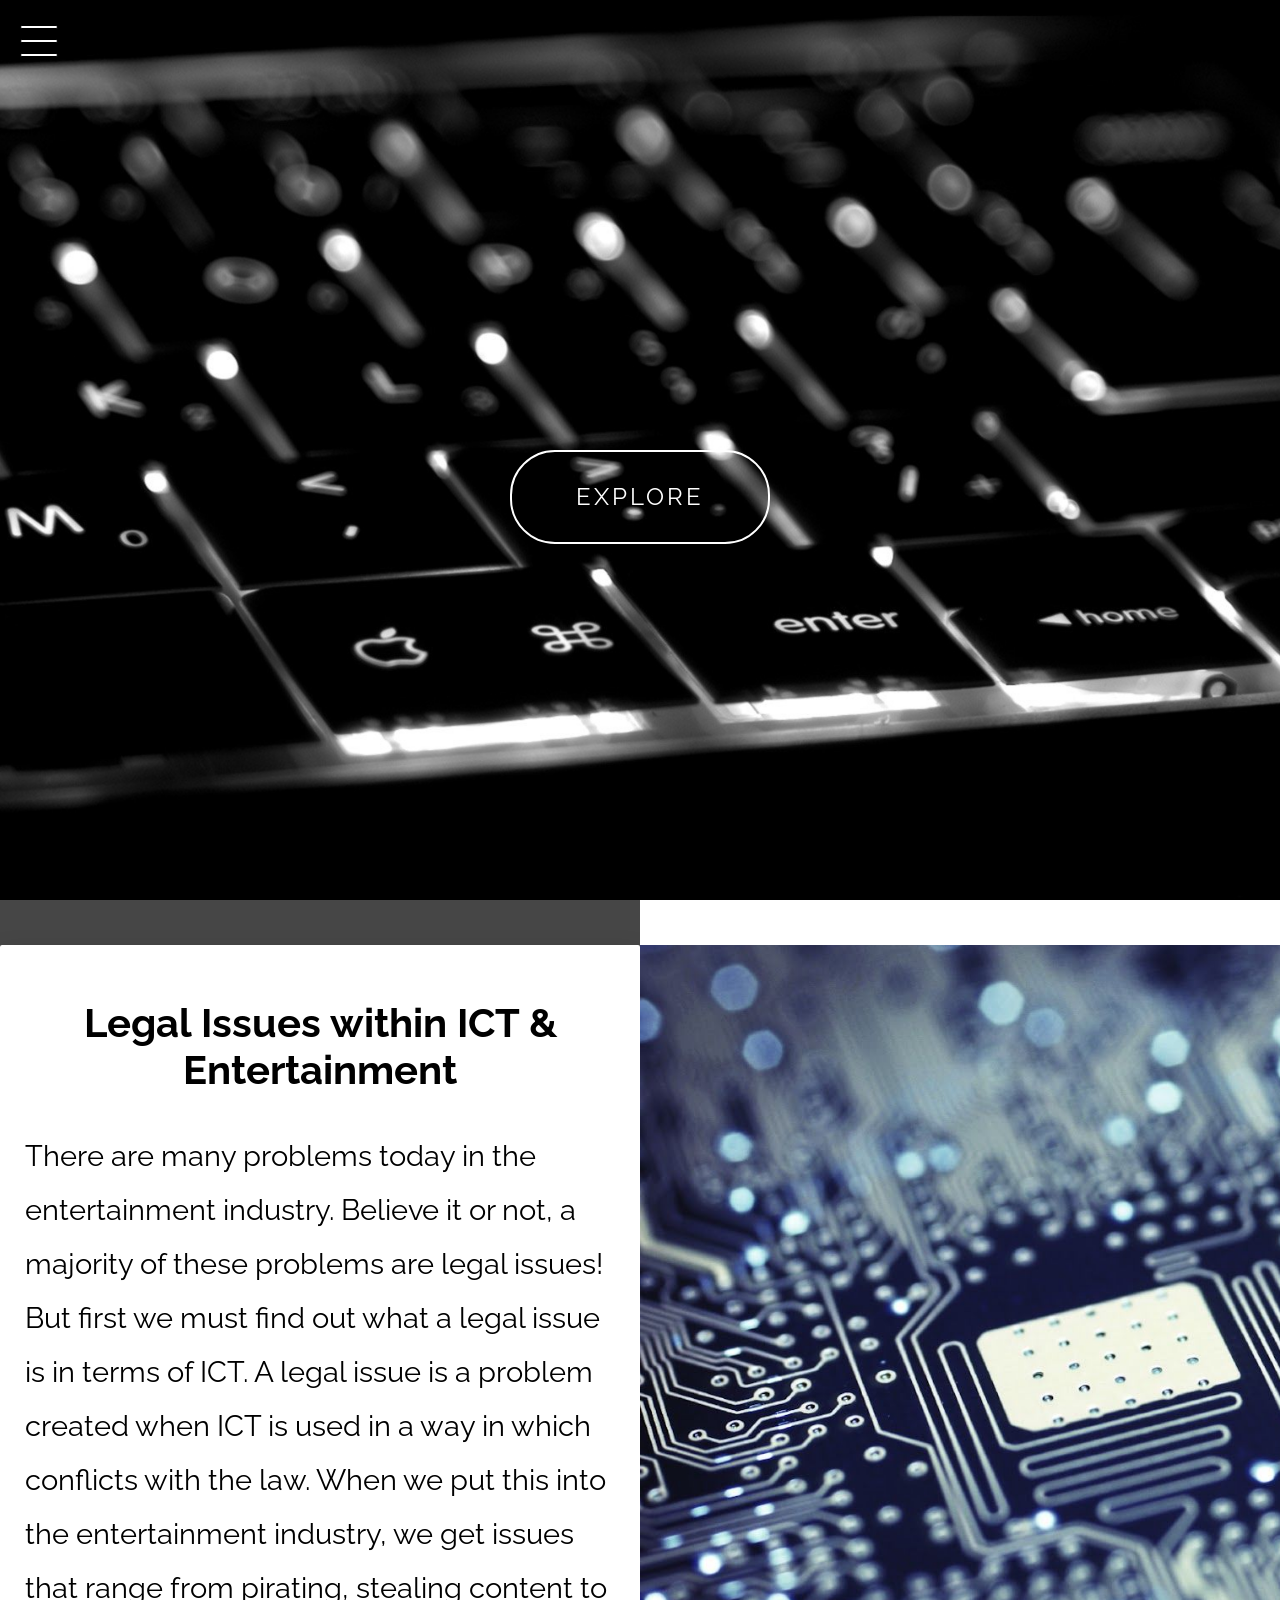
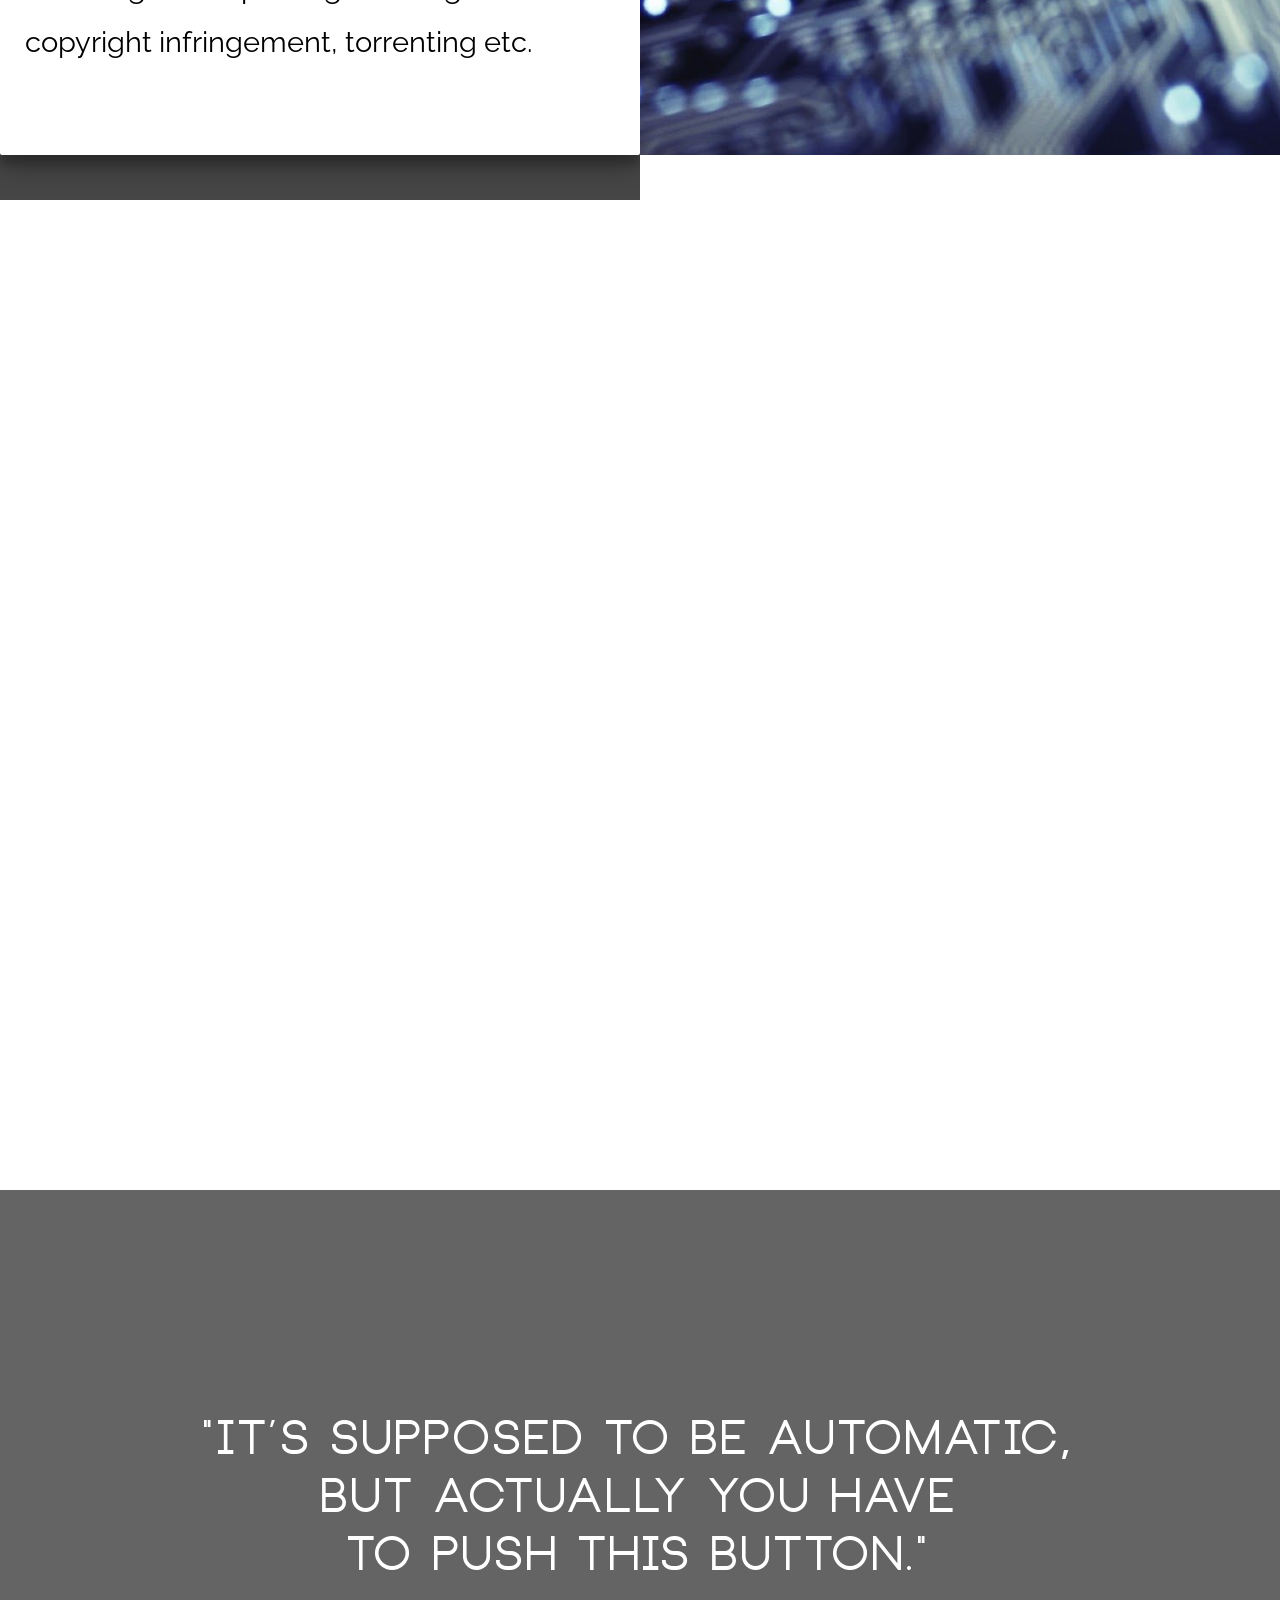
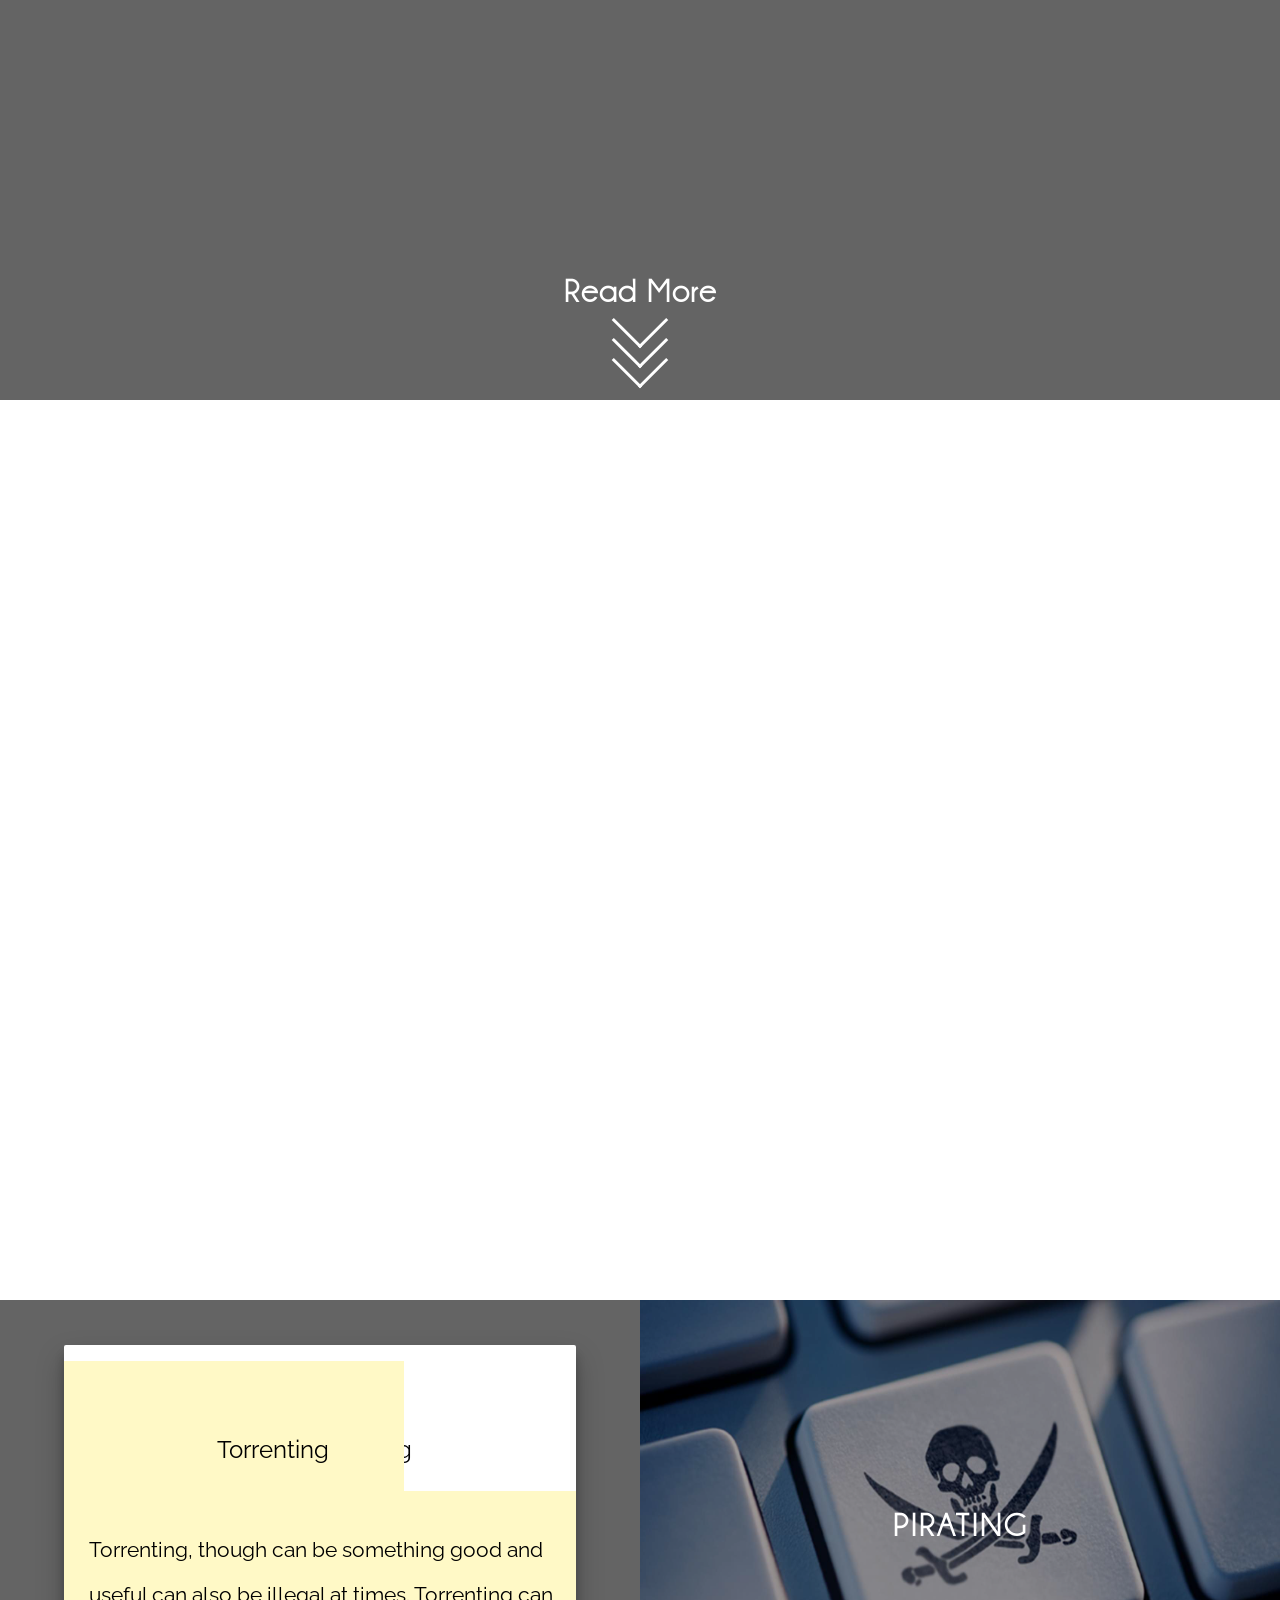
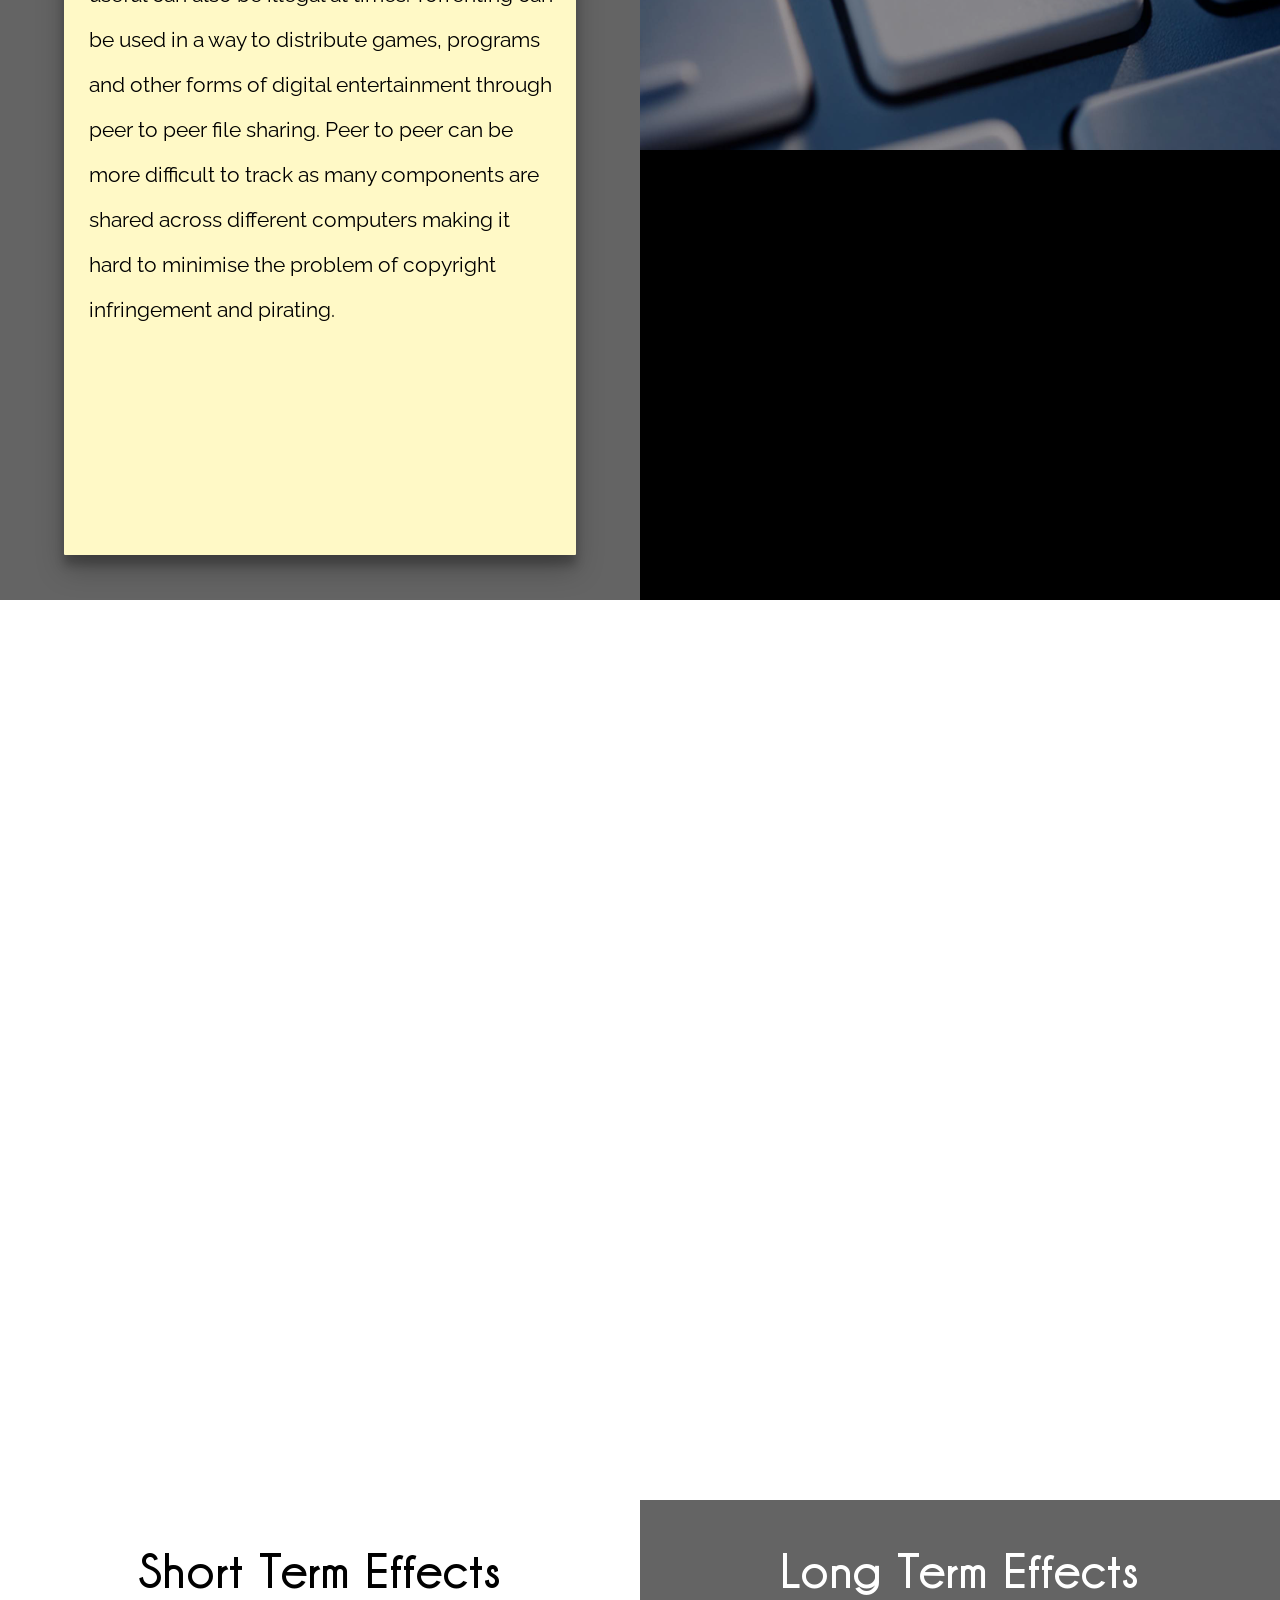
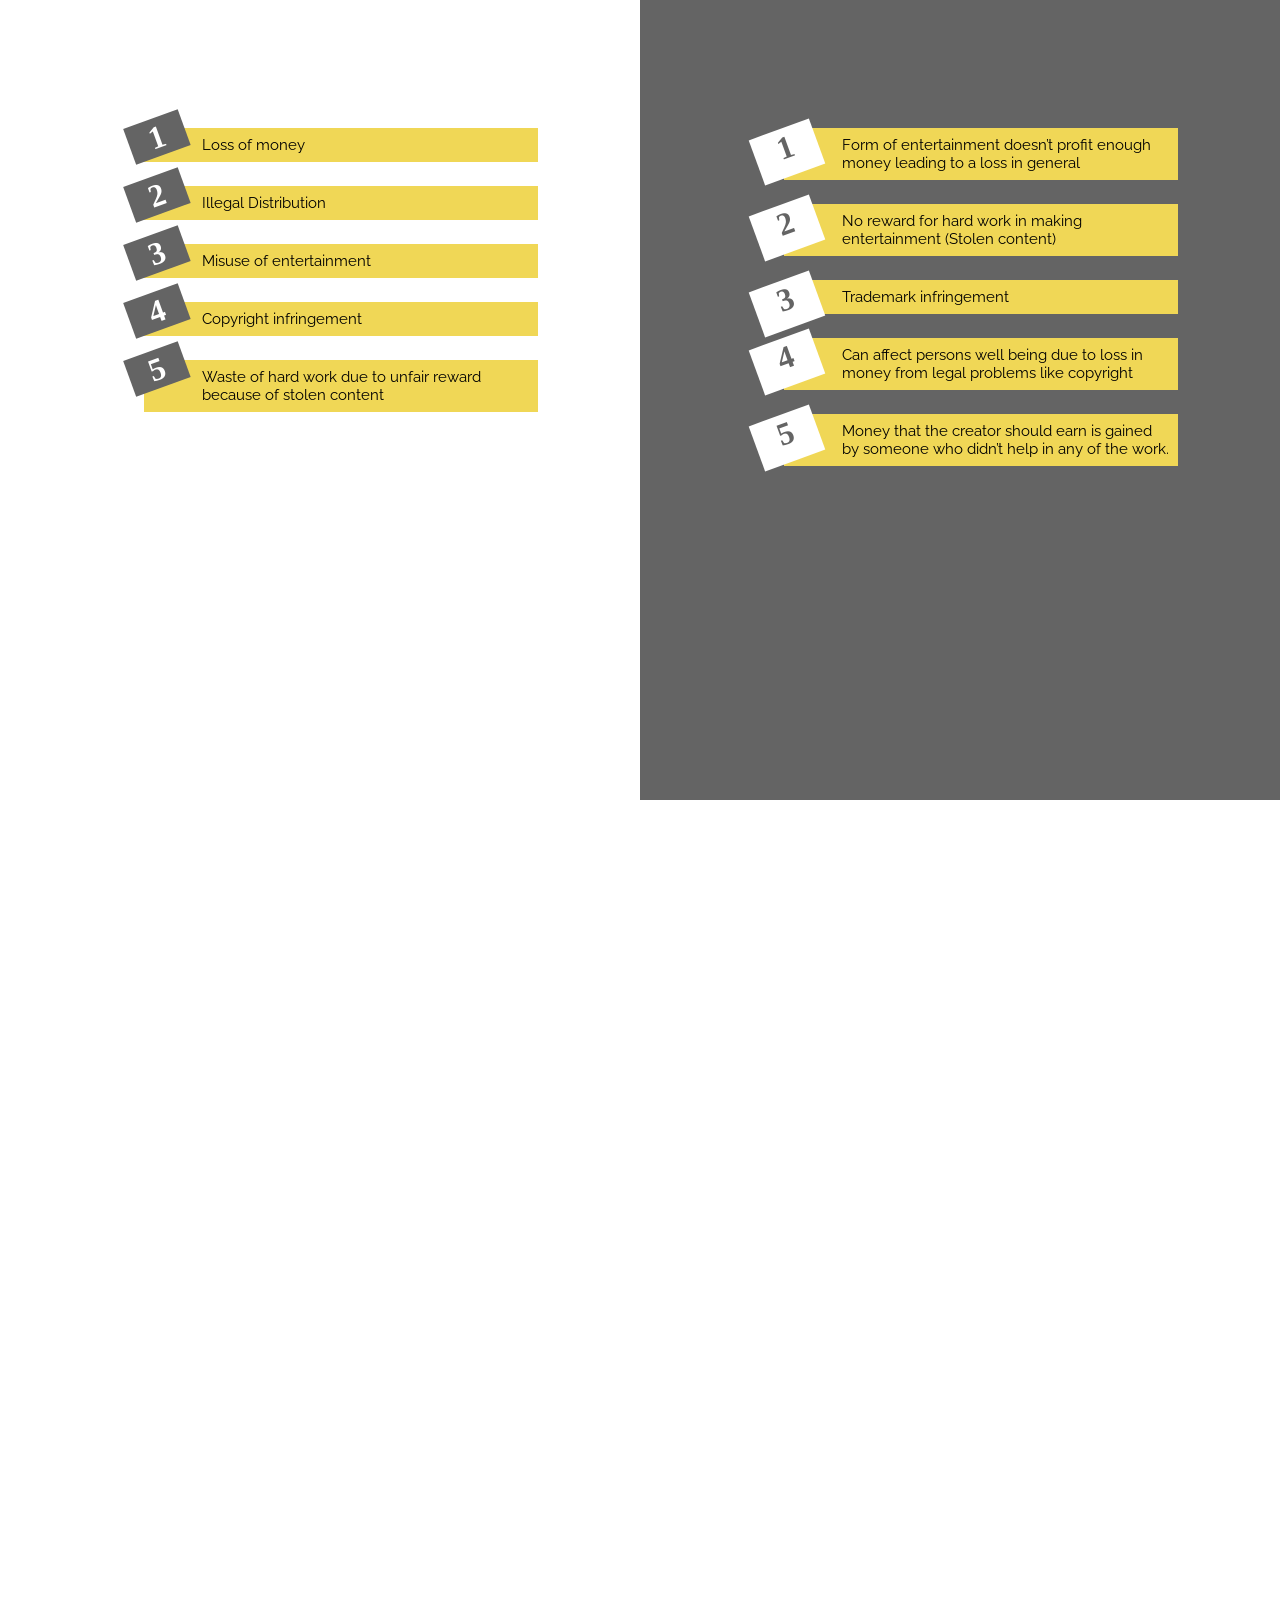
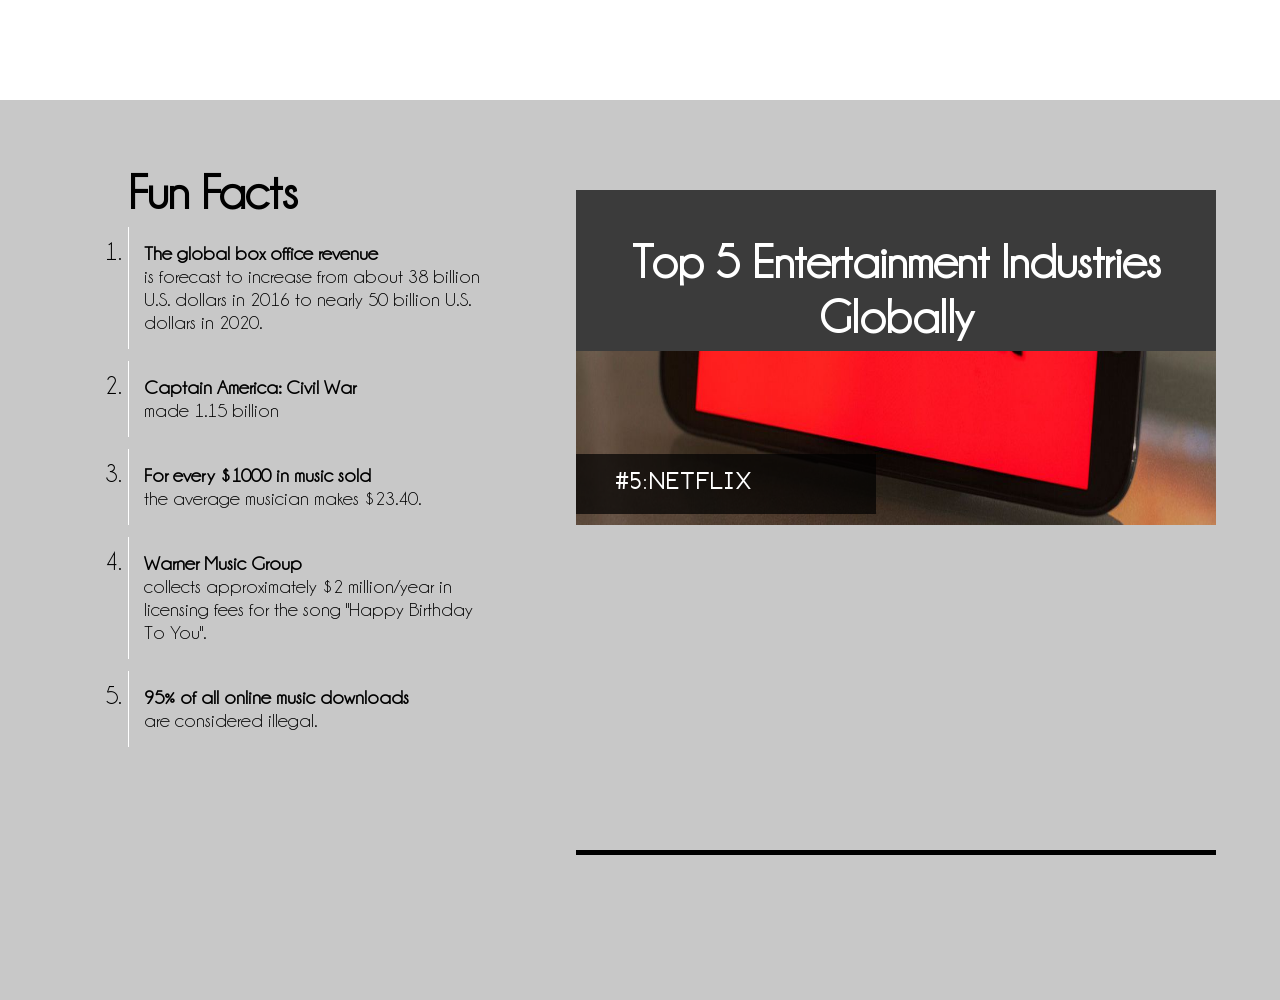
==== commit 1db1f7b0: "Add files via upload" ====
--- a/Entertainment Project/main.html
+++ b/Entertainment Project/main.html
@@ -8,13 +8,13 @@
 	<body>
 		<div id="first" class="">
 			<div class="menu">
-				<ul class="navigate"><!---These Need Some Names--->
-					<a href="#"><li>Start</li></a>
-					<a href="#second"><li>About</li></a>
-					<a href="#fourth"><li>Stakeholders</li></a>
-				    <a href="#sixnseventh"><li>Pirating &amp; Torrenting</li></a>
-				    <a href="#ninth"><li>Long &amp; Short effects</li></a>
-				    <a href="#eleventh"><li>Fun Facts</li></a>
+				<ul class="navigate">
+					<a href="#" class="list"><li>Start</li></a>
+					<a href="#second" class="list"><li>About</li></a>
+					<a href="#fourth" class="list"><li>Stakeholders</li></a>
+				    <a href="#sixnseventh" class="list"><li>Pirating &amp; Torrenting</li></a>
+				    <a href="#ninth" class="list"><li>Long &amp; Short effects</li></a>
+				    <a href="#eleventh" class="list"><li>Fun Facts</li></a>
 				</ul>
 				<p>&copy; 2017</p>
 			</div>
@@ -28,7 +28,7 @@
 				<p>EXPLORE</p>
 			</div>
 		</div>
-		<div id="second" class=""><!---General Information about Entertainment as a legal issue---> 
+		<div id="second" class="">
 			<section>
 				<div>
 					<h1>Legal Issues within ICT & Entertainment</h1>
@@ -82,8 +82,6 @@
                 </div>
             </div>
 			<div id="seventh" class="read">
-                <!--These Need Links--->
-                <!--These Need Links--->
                 <a href="http://whatis.techtarget.com/definition/piracy">
                     <div class="pirating">
                         <p id="pirate">
@@ -107,19 +105,19 @@
         </div>
 		<div id="ninth" class="">
             <div class="lef">
-                <h1>Short Terms</h1>
+                <h1>Short Term Effects</h1>
                 <div class="list-type">
                     <ol>
                         <li><a>Loss of money </a></li>
                         <li><a>Illegal Distribution </a></li>
                         <li><a>Misuse of entertainment </a></li>
                         <li><a>Copyright infringement </a></li>
-                        <li id="huh"><a>Waste of hard work due to unfair reward because of stolen content </a></li>
+                        <li><a>Waste of hard work due to unfair reward because of stolen content </a></li>
                     </ol>
                 </div>
             </div>
             <div class="righ">
-                <h1>Long Terms</h1>
+                <h1>Long Term Effects</h1>
                 <div class="second-type">
                     <ol>
                         <li><a>Form of entertainment doesn’t profit enough money leading to a loss in general </a></li>
@@ -135,7 +133,7 @@
 		</div>
 		<div id="eleventh" class="">
 		  <div id="enter">
-                    <h1>The World's Top 5 Entertainment Industry</h1>
+                    <h1>Top 5 Entertainment Industries Globally</h1>
                 </div>
             <div class="container">
                 <div id="content-slider">
@@ -186,11 +184,11 @@
                 <div id="list2">
                    <ol>
                        <h1>Fun Facts</h1>
-                      <li><p><em>The global box office revenue</em>is forecast to increase from about 38 billion U.S. dollars in 2016 to nearly 50 billion U.S. dollars in 2020.</p></li>
-                      <li><p><em>Captain America:</em> Civil War made 1.15 billion</p></li>
-                      <li><p><em>For every $1000 in music sold,</em> the average musician makes $23.40.</p></li>
-                      <li><p><em>Warner Music Group</em> collects approximately $2 million/year in licensing fees for the song "Happy Birthday To You".</p></li>
-                      <li><p><em>95% of all online music downloads </em> are considered illegal.</p></li>
+                      <li><p><b>The global box office revenue</b><br>is forecast to increase from about 38 billion U.S. dollars in 2016 to nearly 50 billion U.S. dollars in 2020.</p></li>
+                      <li><p><b>Captain America: Civil War</b><br>made 1.15 billion</p></li>
+                      <li><p><b>For every $1000 in music sold</b><br>the average musician makes $23.40.</p></li>
+                      <li><p><b>Warner Music Group</b><br>collects approximately $2 million/year in licensing fees for the song "Happy Birthday To You".</p></li>
+                      <li><p><b>95% of all online music downloads</b><br>are considered illegal.</p></li>
                    </ol>
                 </div>
             </div>
--- a/Entertainment Project/css/main.css
+++ b/Entertainment Project/css/main.css
@@ -15,8 +15,7 @@
 a{
   text-decoration:none;
 }
-.menu a{
-	text-decoration:none;
+.list{
 	color:black;
 	font-family:"CandL";
 	width:100%;
@@ -29,6 +28,7 @@
 	padding-top:30px;
 	margin-right:20px;
 	transition:color 0.3s, background-color 0.3s;
+    overflow: hidden;
 }
 .menu a:hover{
 	color:black;
@@ -167,7 +167,7 @@
 }
 
 #second section div h1 {
-    text-align: left;
+    text-align: center;
     font-size: 2.5em;
 }
 #second article {
@@ -542,7 +542,6 @@
     float:right;
     display: block;
     transition: filter 0.7s, opacity 0.7s;
-    transition: filter 0.7s, opacity 0.7s;
     cursor: pointer;
     position: absolute;   
     opacity: 0.6;
@@ -622,12 +621,6 @@
     color: black;
     font-size: 15px;
     font-family: 'Raleway', sans-serif;
-}
-
-.list-type li:hover, .second-type ol li:hover {
-    box-shadow: inset -1em 0 #6CD6CC;
-    -webkit-transition: box-shadow 0.5s;
-    transition: box-shadow 0.5s;
 }
 
 .list-type ol li:before {
@@ -888,7 +881,6 @@
 }
 
 #list2 ol {
-    font-weight: bold;
     font-family:'CandL';
     font-size: 25px;
     color: black;
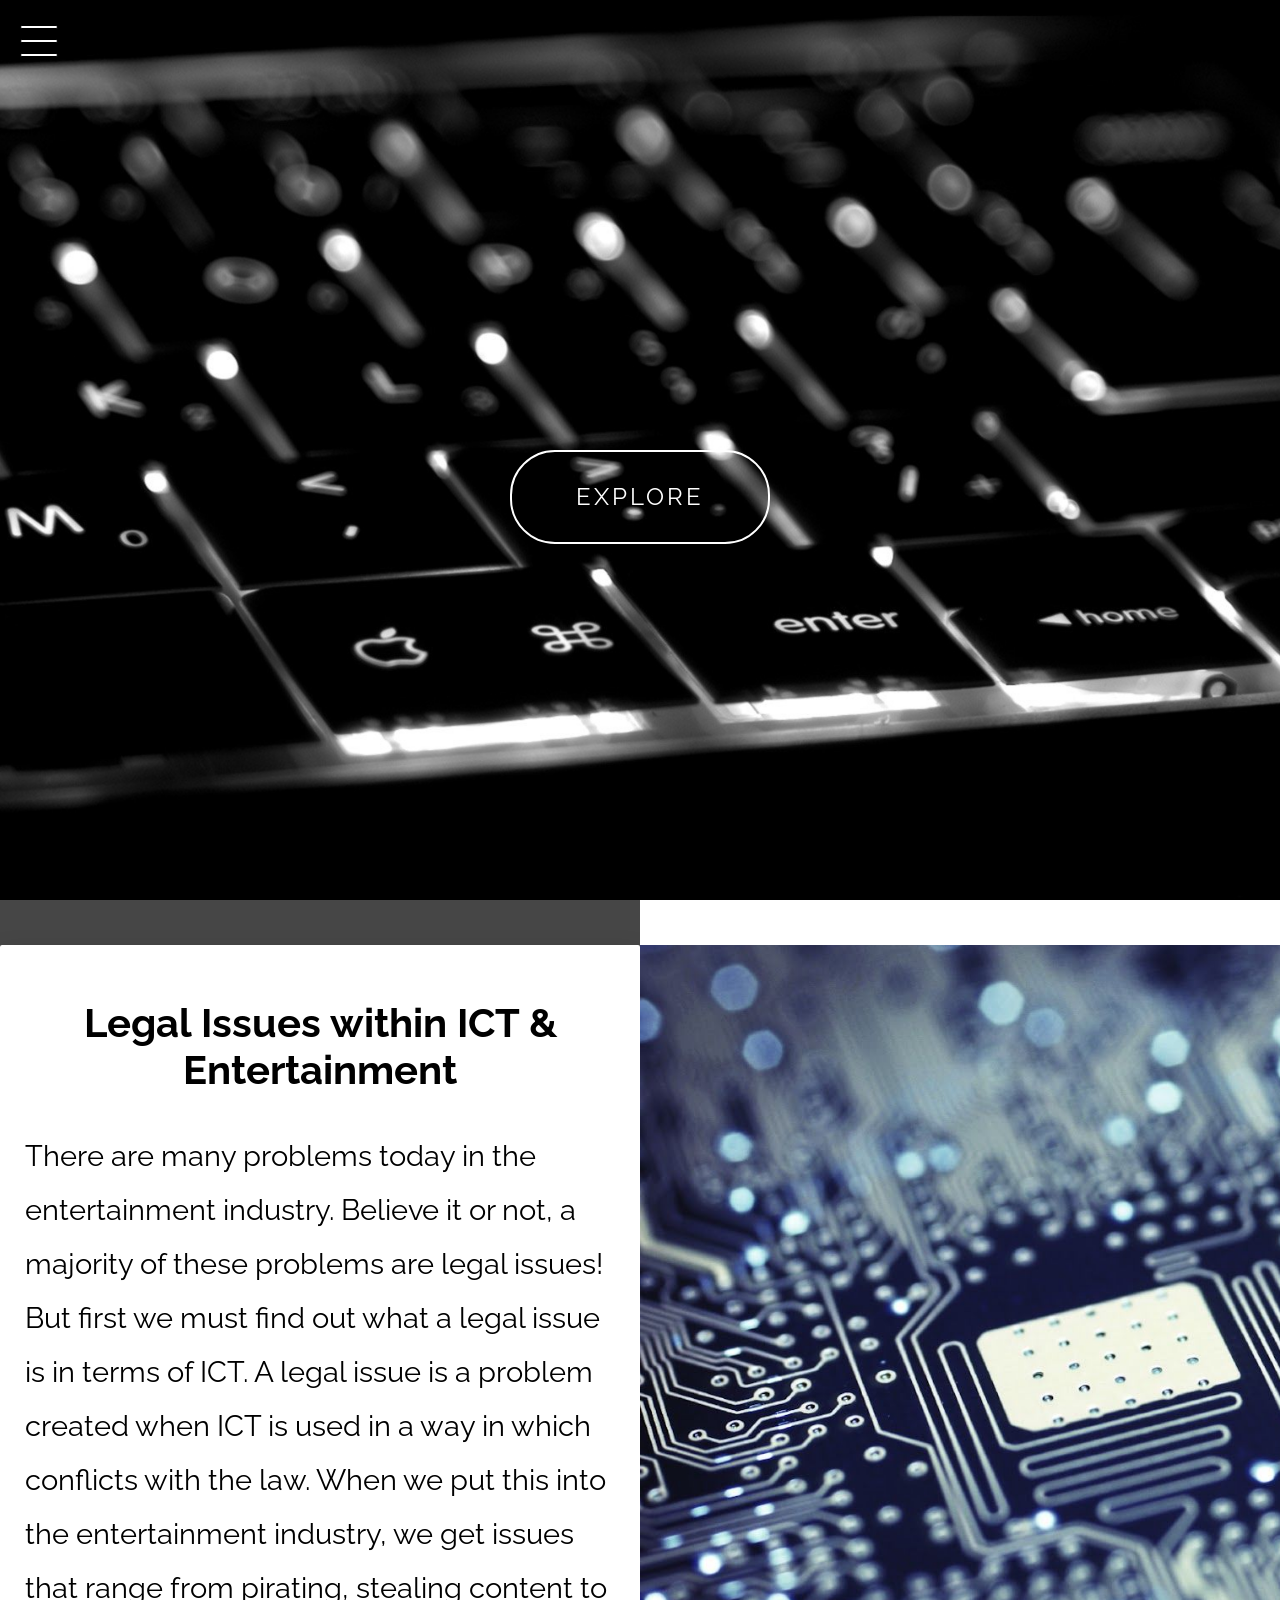
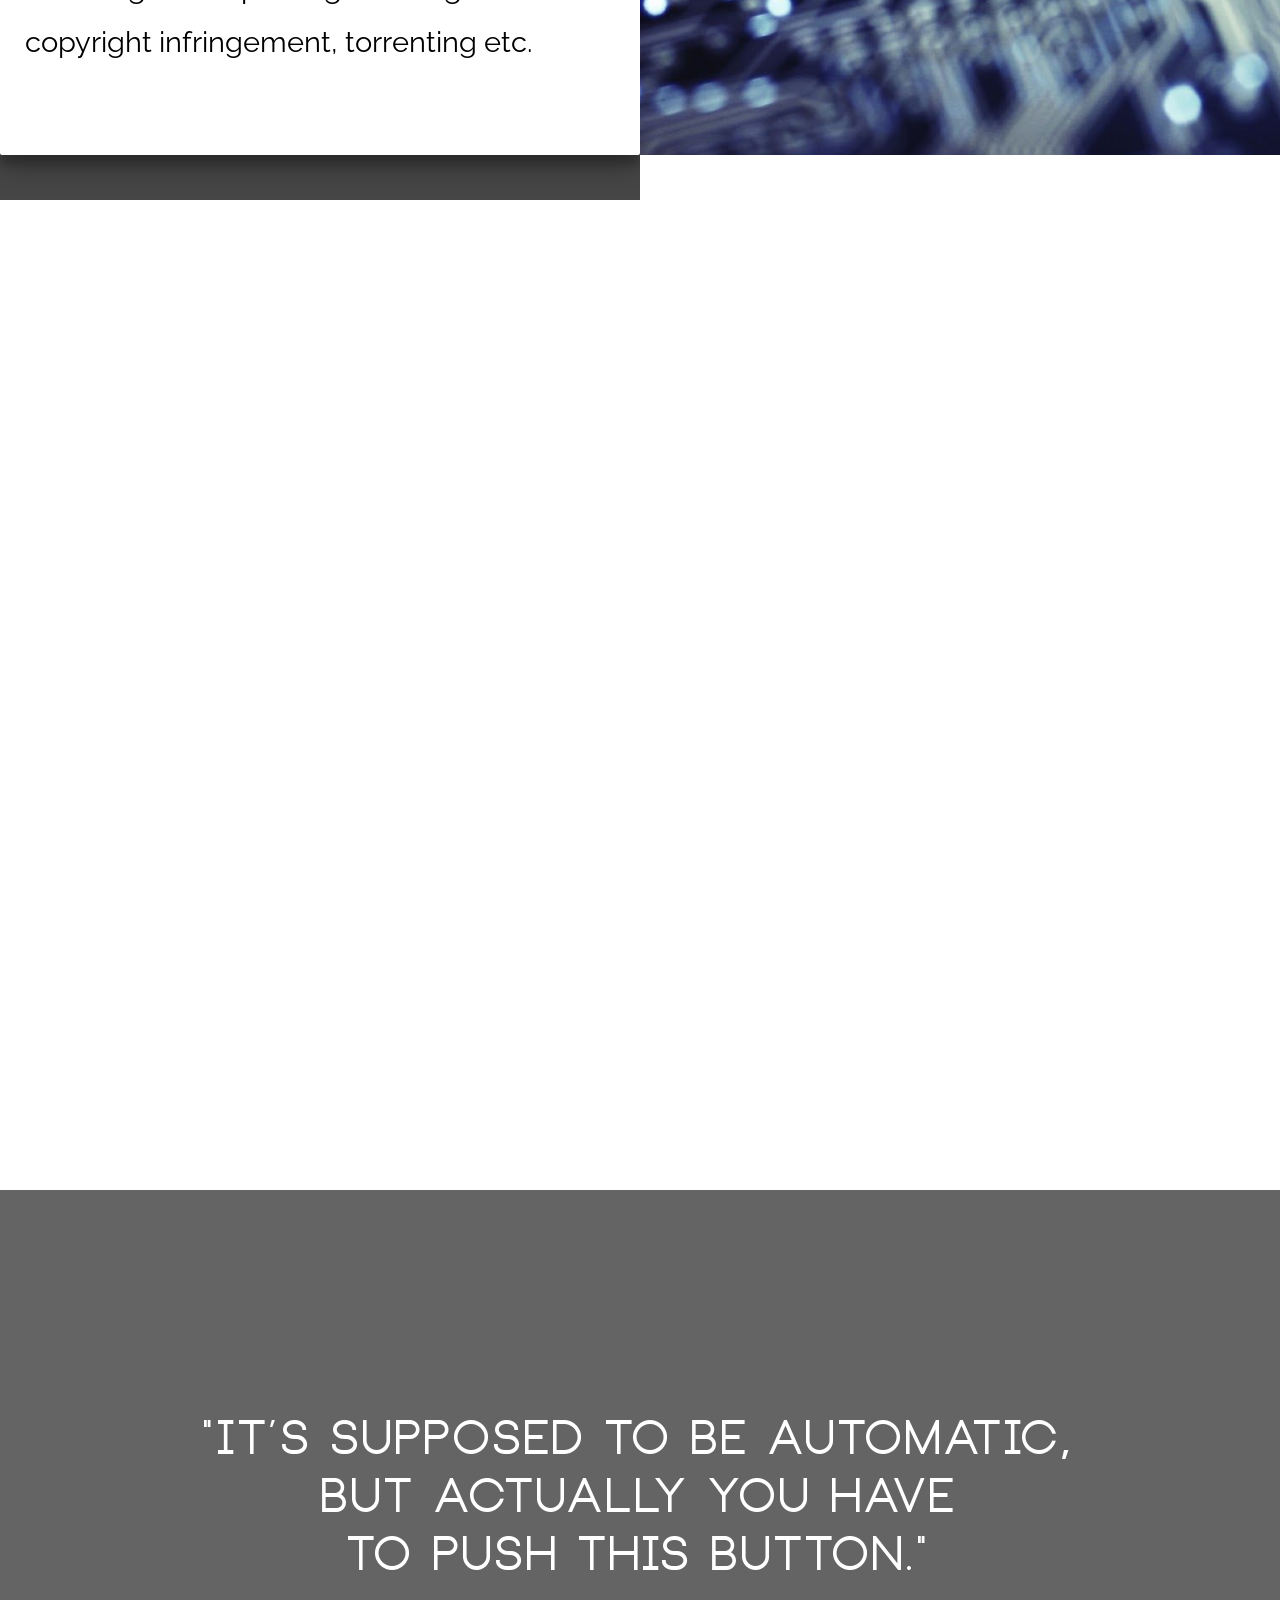
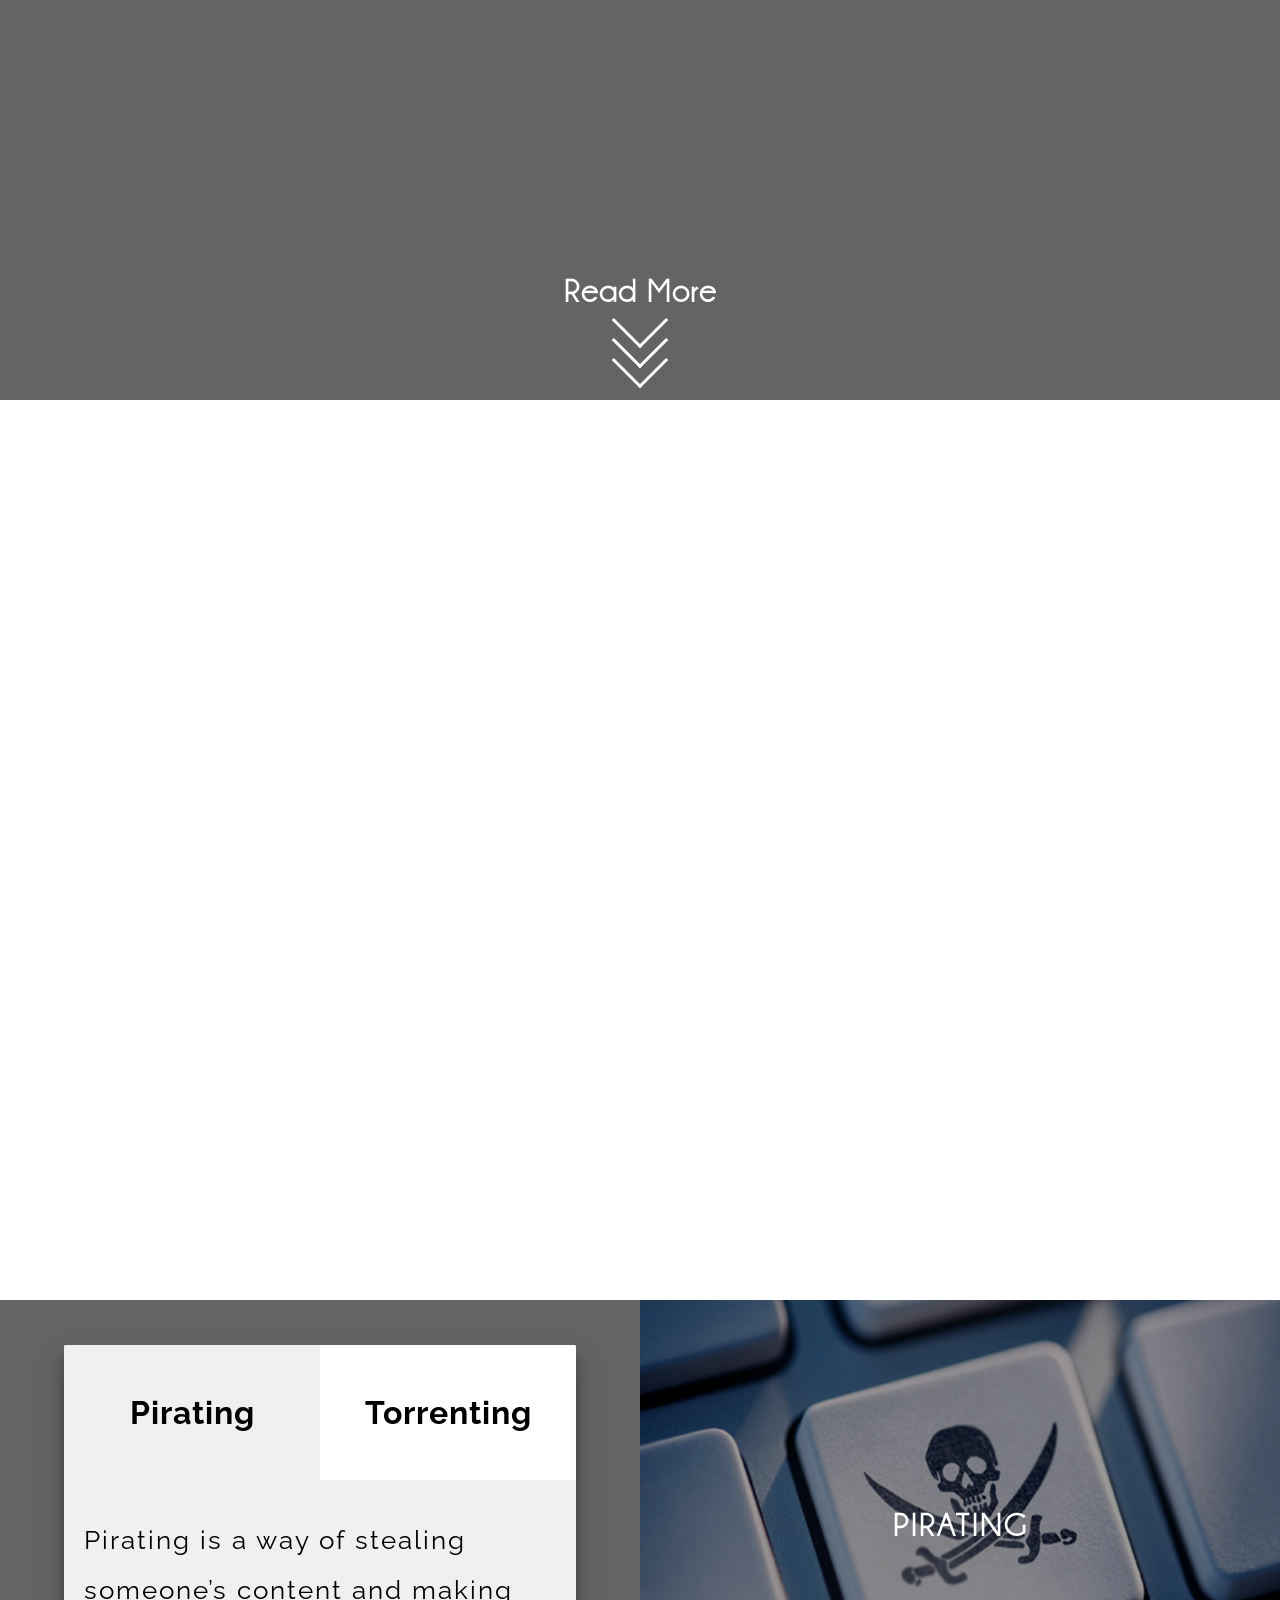
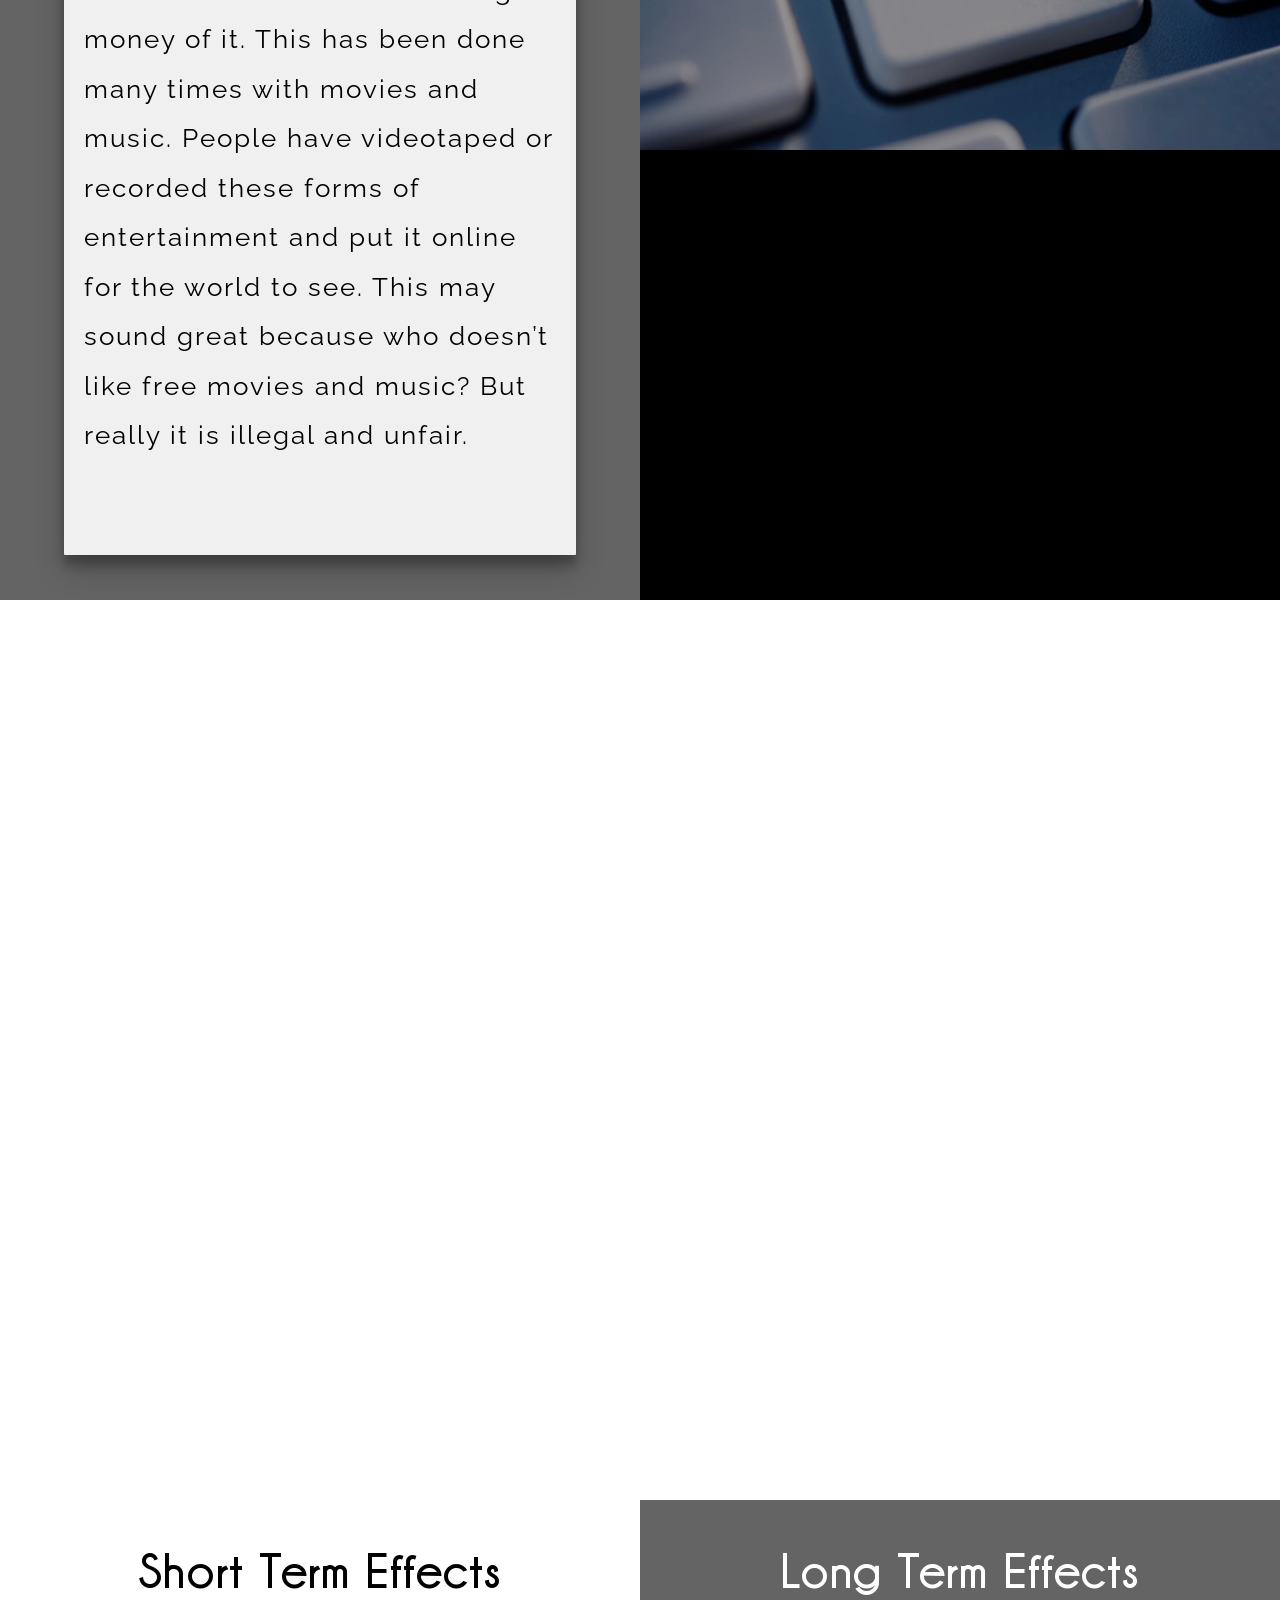
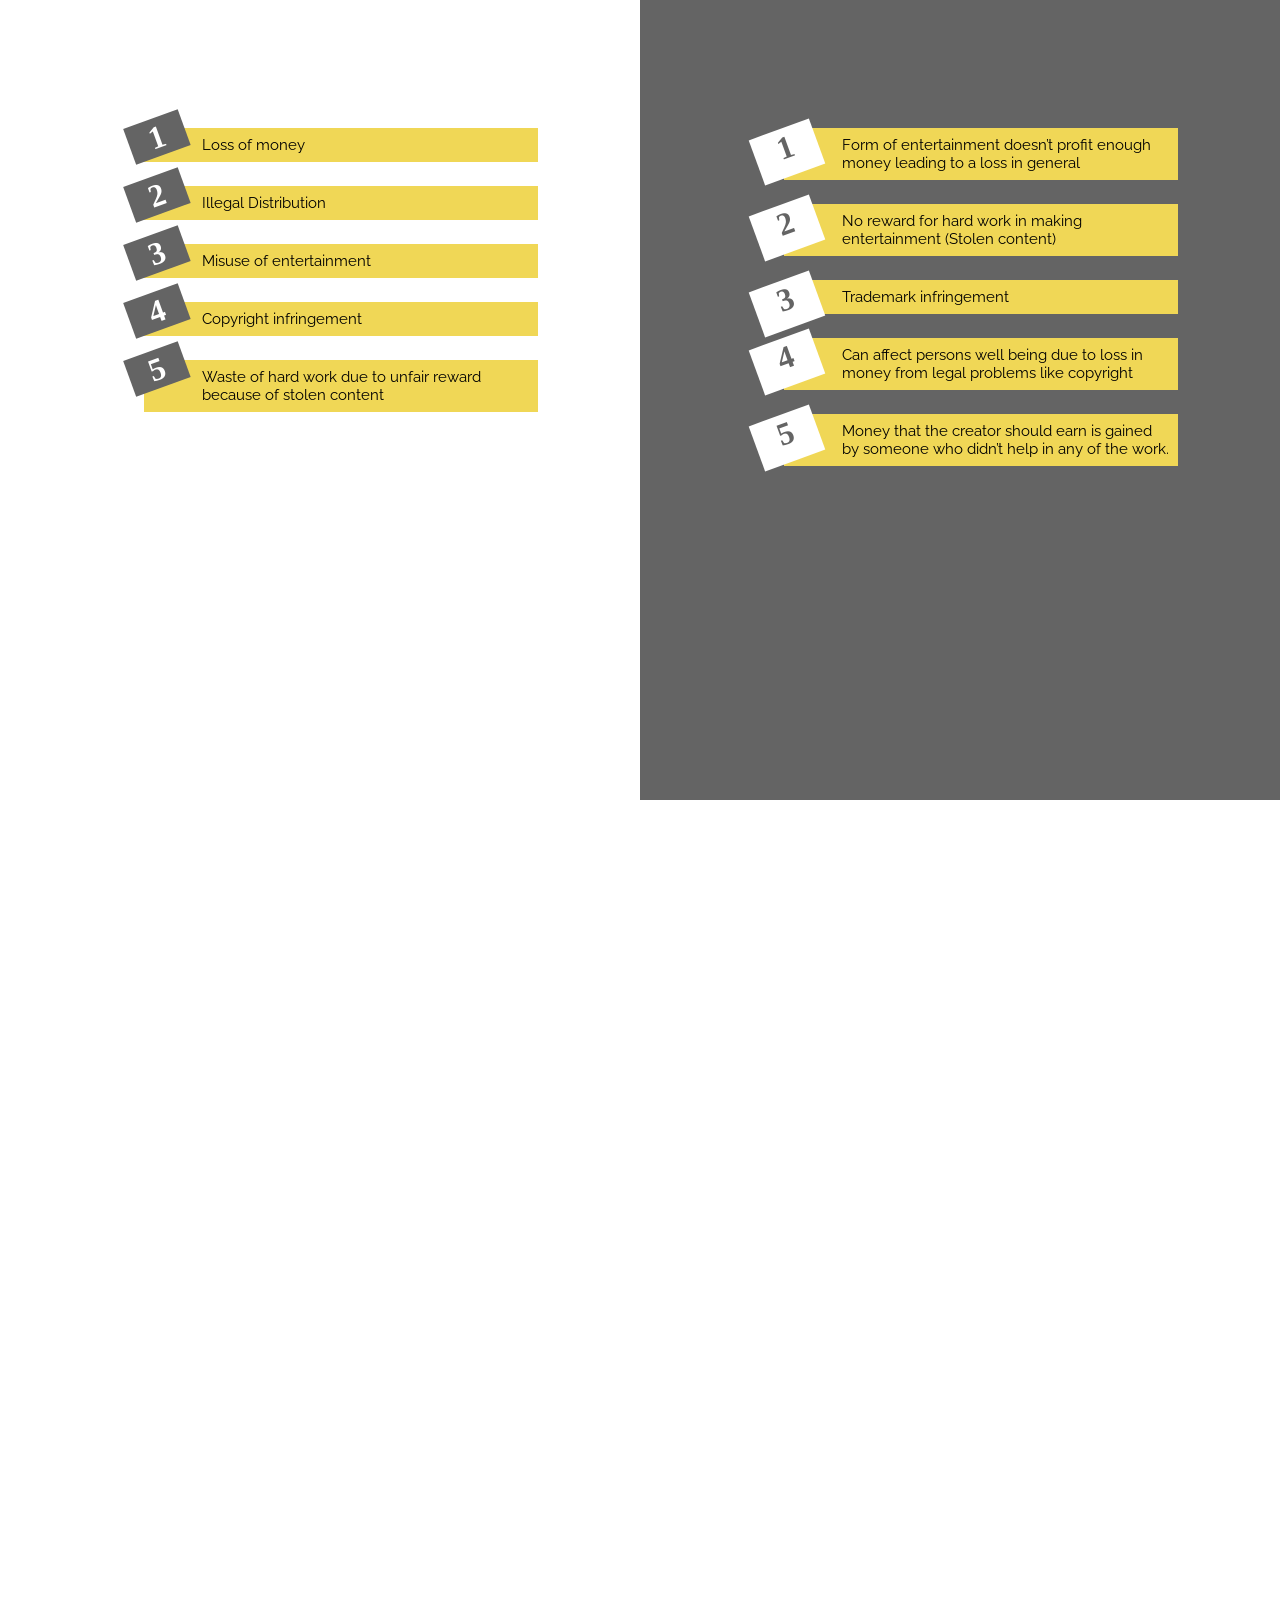
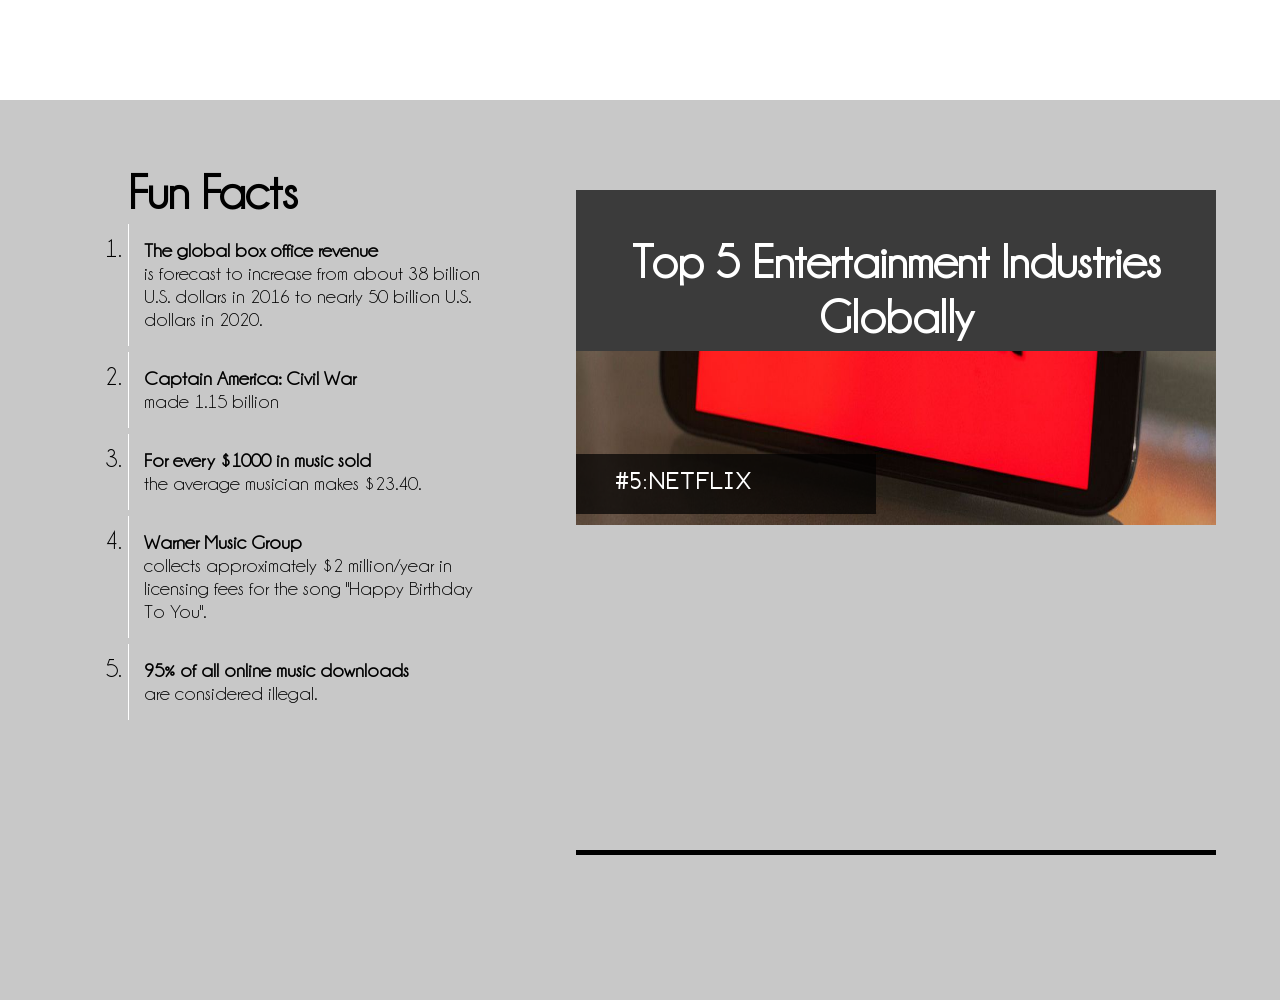
==== commit 7e3a0dec: "Add files via upload" ====
--- a/Entertainment Project/main.html
+++ b/Entertainment Project/main.html
@@ -60,28 +60,23 @@
               <div class="closebutton"></div>
             </div>
               <div class="imagecontent">
-                  <h1 id="stakeholders">Stakeholders!</h1>
                   <p>Millions of people are affected when technology is misused in a way in which conflicts with the law. Pirating programs and forms of entertainment have been around since cavemen (Maybe not that long). In the entertainment industry, there are many stakeholder that are affected when ICT is misused such as, movie directors, song artists, video game developers and only a few of the people. When legal issues are made through illegally downloading or using someone's content, money is lost on the creator's side even though they should be earning more. This is why legal issues can be a hassle and big problems for areas like entertainment.</p>
             </div>
         </div>
 		<div id="sixnseventh" class="">
 			<div id="sixth">
                 <div class="read">
-                    <div class="first-read">
-                        <input type="checkbox" class="pirating-input" id="call" />
-                        <label for="call" class="pirating-label">Pirating</label>
-                        <input type="checkbox" class="torrenting-input" id="call-1" />
-                        <label for="call-1" class="torrenting-label">Torrenting</label>
+                        <label class="torrenting-label">Torrenting</label>
+                        <label class="pirating-label">Pirating</label>
                         <div class="first-cont">
-                            <p class="read-more-wrap pirating-info">Pirating is a way of stealing someone’s content and making money of it. This has been done many times with movies and music. People have videotaped or recorded these forms of entertainment and put it online for the world to see. This may sound great because who doesn’t like free movies and music? But really it is illegal and unfair.</p>
+                            <p>Pirating is a way of stealing someone’s content and making money of it. This has been done many times with movies and music. People have videotaped or recorded these forms of entertainment and put it online for the world to see. This may sound great because who doesn’t like free movies and music? But really it is illegal and unfair.</p>
                         </div>
-                        <div class="second-cont">
-                            <p class="read-more-wrap">Torrenting, though can be something good and useful can also be illegal at times. Torrenting can be used in a way to distribute games, programs and other forms of digital entertainment through peer to peer file sharing. Peer to peer can be more difficult to track as many components are shared across different computers making it hard to minimise the problem of copyright infringement and pirating.</p>
-                        </div>
+                    <div class="second-cont">
+                            <p>Torrenting, though can be something good and useful can also be illegal at times. Torrenting can be used in a way to distribute games, programs and other forms of digital entertainment through peer to peer file sharing. Peer to peer can be more difficult to track as many components are shared across different computers making it hard to minimise the problem of copyright infringement and pirating.</p>
                     </div>
                 </div>
             </div>
-			<div id="seventh" class="read">
+			<div id="seventh">
                 <a href="http://whatis.techtarget.com/definition/piracy">
                     <div class="pirating">
                         <p id="pirate">
--- a/Entertainment Project/css/main.css
+++ b/Entertainment Project/css/main.css
@@ -341,7 +341,7 @@
     background: white;
     opacity: 0.9;
     font-family: "CandL";
-    font-size: 2.4em;
+    font-size: 2.5em;
     margin-right: 5vw;
     margin-left: 5vw;
 }
@@ -369,13 +369,12 @@
     padding: 0;
 }
 
-#sixth .read{   
+.read{   
     position: relative;
 	background: #fff;
 	border-radius: 2px;
 	height: 90vh;
 	margin-top: 5vh;
-	padding-top: 6vh;
     margin-left: 10%;
     width: 80%;
     text-align: center;
@@ -387,99 +386,54 @@
 #sixth div p{
     text-align: left;
     padding-top: 4vh;
-    padding-right: 25px;
-    padding-left: 25px;
-    line-height: 5vh;
-    font-size:1.3em;
-    
-}
-
-.first-read {
-    height: 85vh;
-    width: 100%;
-    margin-top: -2%;
-}
-
-.read-more-wrap {
-    width:91%;
-    height: 80vh;
-    overflow: hidden;
-    background: #fff9c6;
-    float: left;
-    text-align: left;
-    font-size: 18px;
-    margin-top: 10%;
-}
-
-.pirating-input:checked ~ .first-cont {
-    position:absolute;
-    display:block;
-}
-
-.pirating-input:checked ~ .second-cont {
-    position:absolute;
-    display:none;
-}
-
-.torrenting-input:checked ~ .second-cont {
-    position: absolute;
-    display:none;
-}
-
-.torrenting:checked ~ .first-cont {
-    position: absolute;
-    display:block;
-}
-
-
-.pirating-input, .torrenting-input {
-    display: none;
-}
-
-.torrenting-label {
-    float: left;
+    padding-right: 20px;
+    padding-left: 20px;
+    line-height: 5.5vh;
+    font-size:1.6em;   
+    letter-spacing: 2px;
+}
+.pirating-label{
+    float:left;
+    position: absolute;
     left: 0;
-    margin-top: -5.5%;
-    position: absolute;
-    padding: 8.3vh;
-    padding-left: 17vh;
-    text-align: center;
-    background-color: #fff9c6;
-}
-
-.pirating-input:checked ~ .pirating-label {
-    background-color: #fff9c6;
-}
-
-.pirating-input:checked ~ .torrenting-label{
-    background-color: #fff;
-}
-
-.pirating-label {
+    width:50%;
+    height: 15vh;
+    text-align: center;
+    background-color: rgb(240,240,240);
+    vertical-align: middle;
+    line-height: 15vh;
+    font-size:2em;
+    font-weight: bold;
+    letter-spacing: 1px;
+}
+.torrenting-label{
     float: right;
     right: 0;
-    position: absolute;
-    margin-top: -5.5%;
-    padding: 8.3vh;
-    padding-right: 18.2vh;
-    text-align: center;
-}
-
+    width:50%;
+    text-align: center;
+    background-color:white;
+    position: absolute;
+    height: 15vh;
+    vertical-align: middle;
+    line-height: 15vh;
+    font-size:2em;
+    font-weight: bold;
+    letter-spacing: 1px;
+}
 .first-cont {
-    position: absolute;
     width: 100%;
-    height: vh;
-    margin-top: 10%;
-}
-
-.first-cont {
-    padding-bottom: vh;
+    height:75vh;
+    position: absolute;
+    background-color: rgb(240,240,240);
+    z-index: 2;
+    bottom:0;
 }
 .second-cont {
-    position: absolute;
     width: 100%;
-    height: 20vh;
-    margin-top: 10%;
+    height: 75vh;
+    position: absolute;
+    background-color: rgb(240,240,240);
+    bottom:0;
 }
 
 #sixthnseventh {
@@ -887,8 +841,8 @@
 }
 
 #list2 ol li {
-    padding-top: 6px;
-    padding-bottom: 6px;
+    padding-top: 3px;
+    padding-bottom: 3px;
 }
 
 #list2 ol li p {
@@ -901,9 +855,4 @@
 
 #list2 ol li p em {
     display: block;
-}
-
-
-
-
-
+}
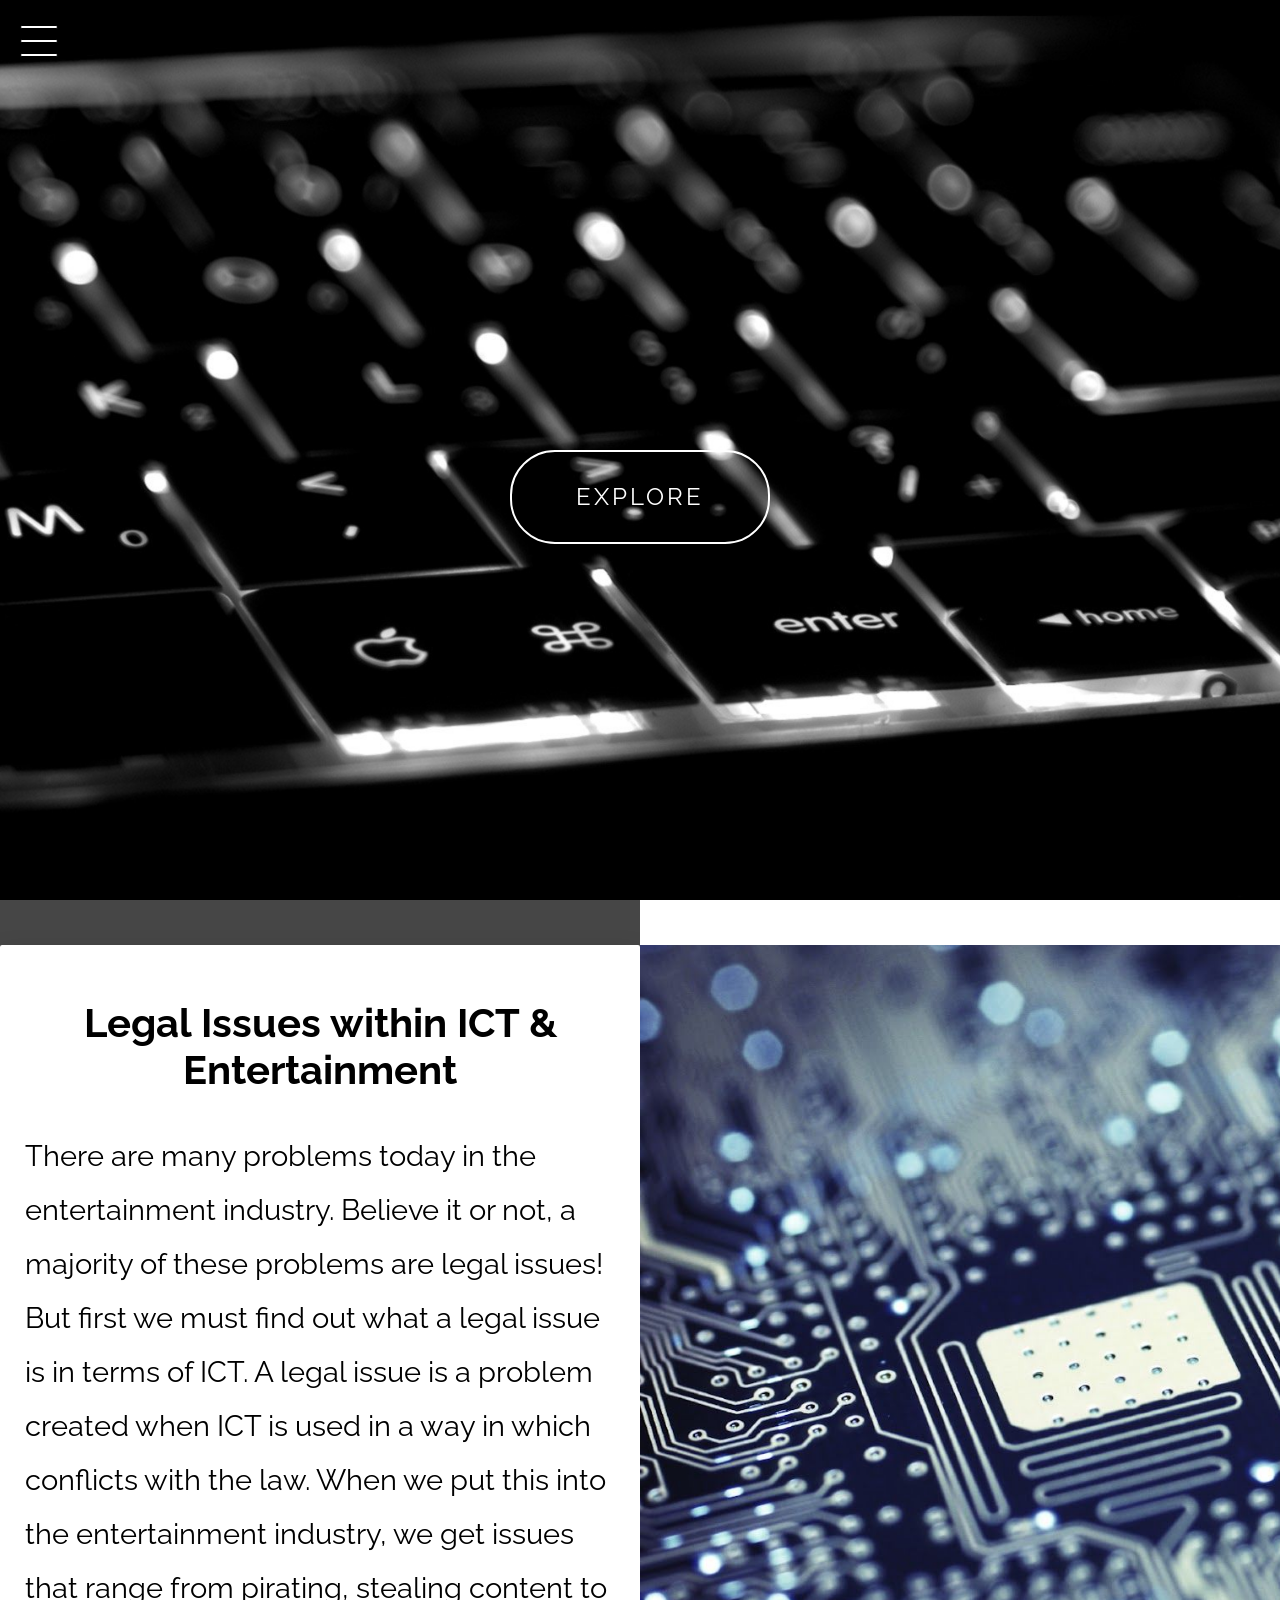
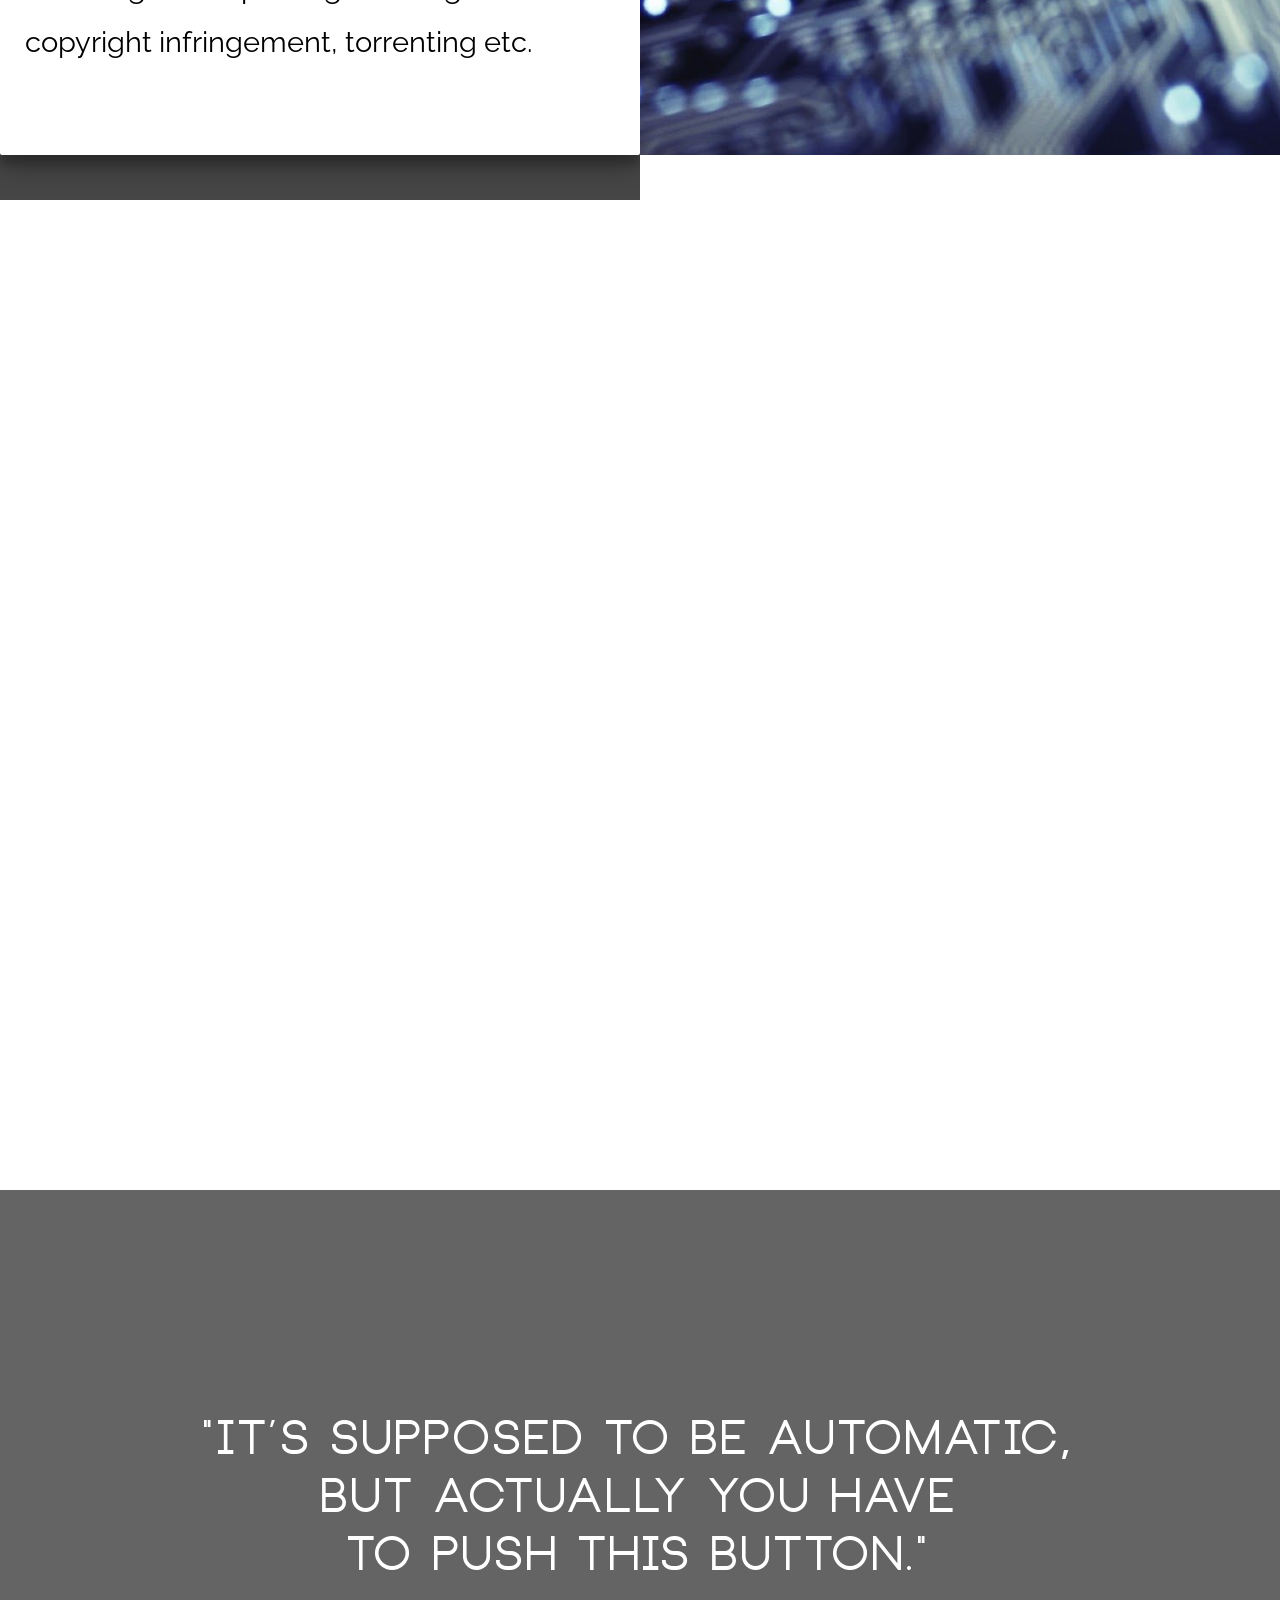
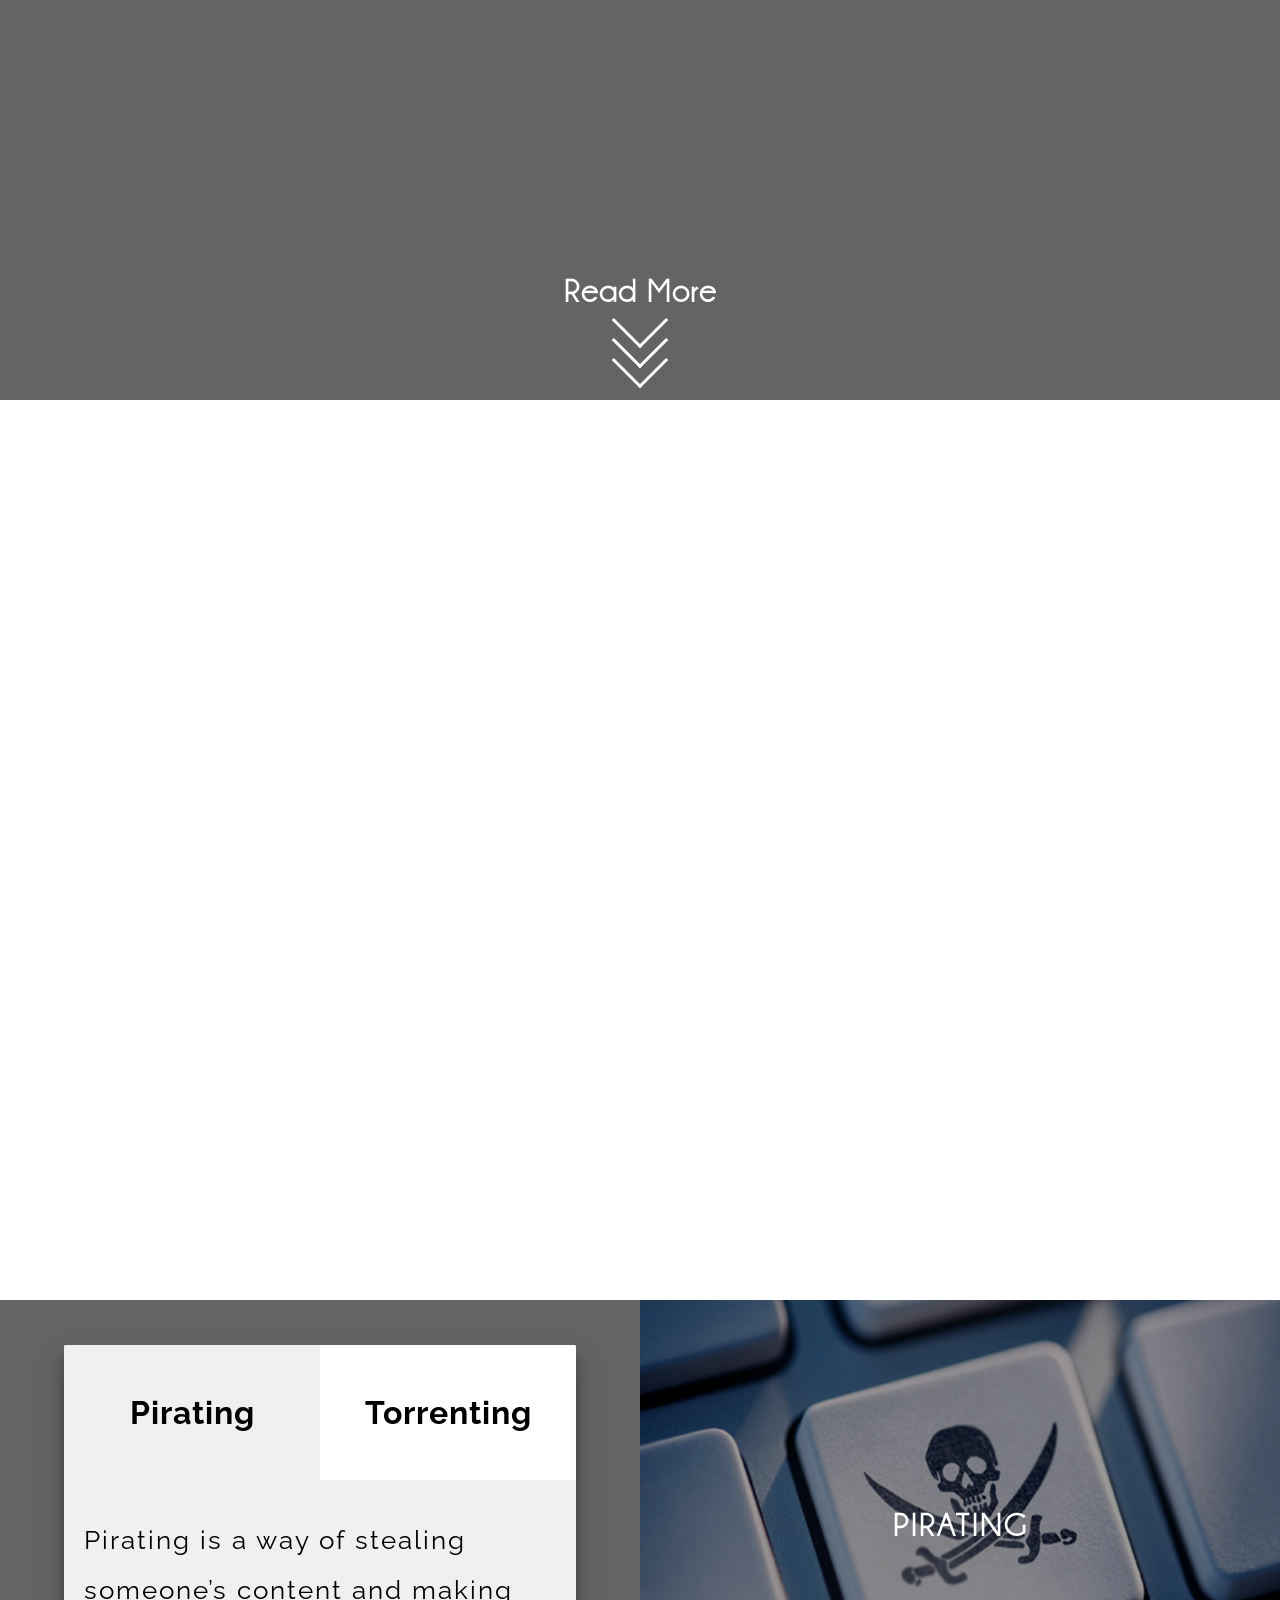
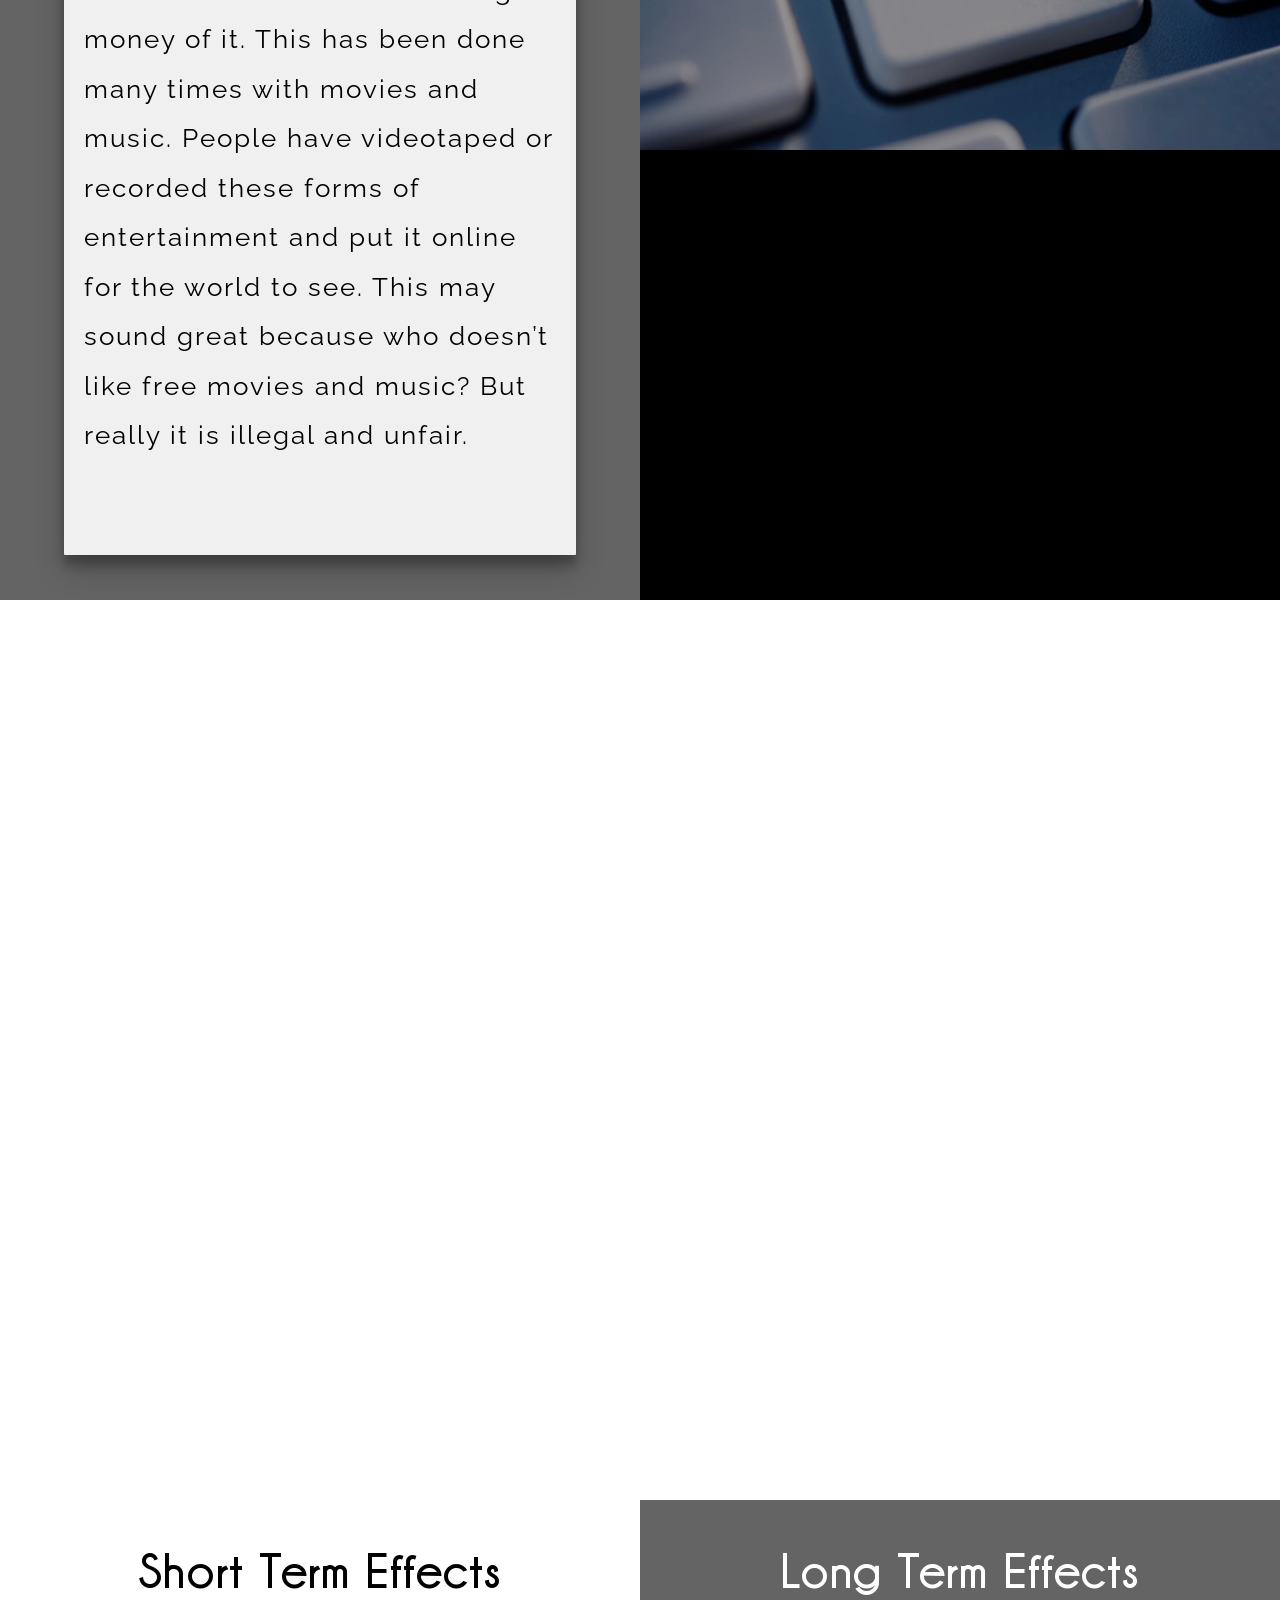
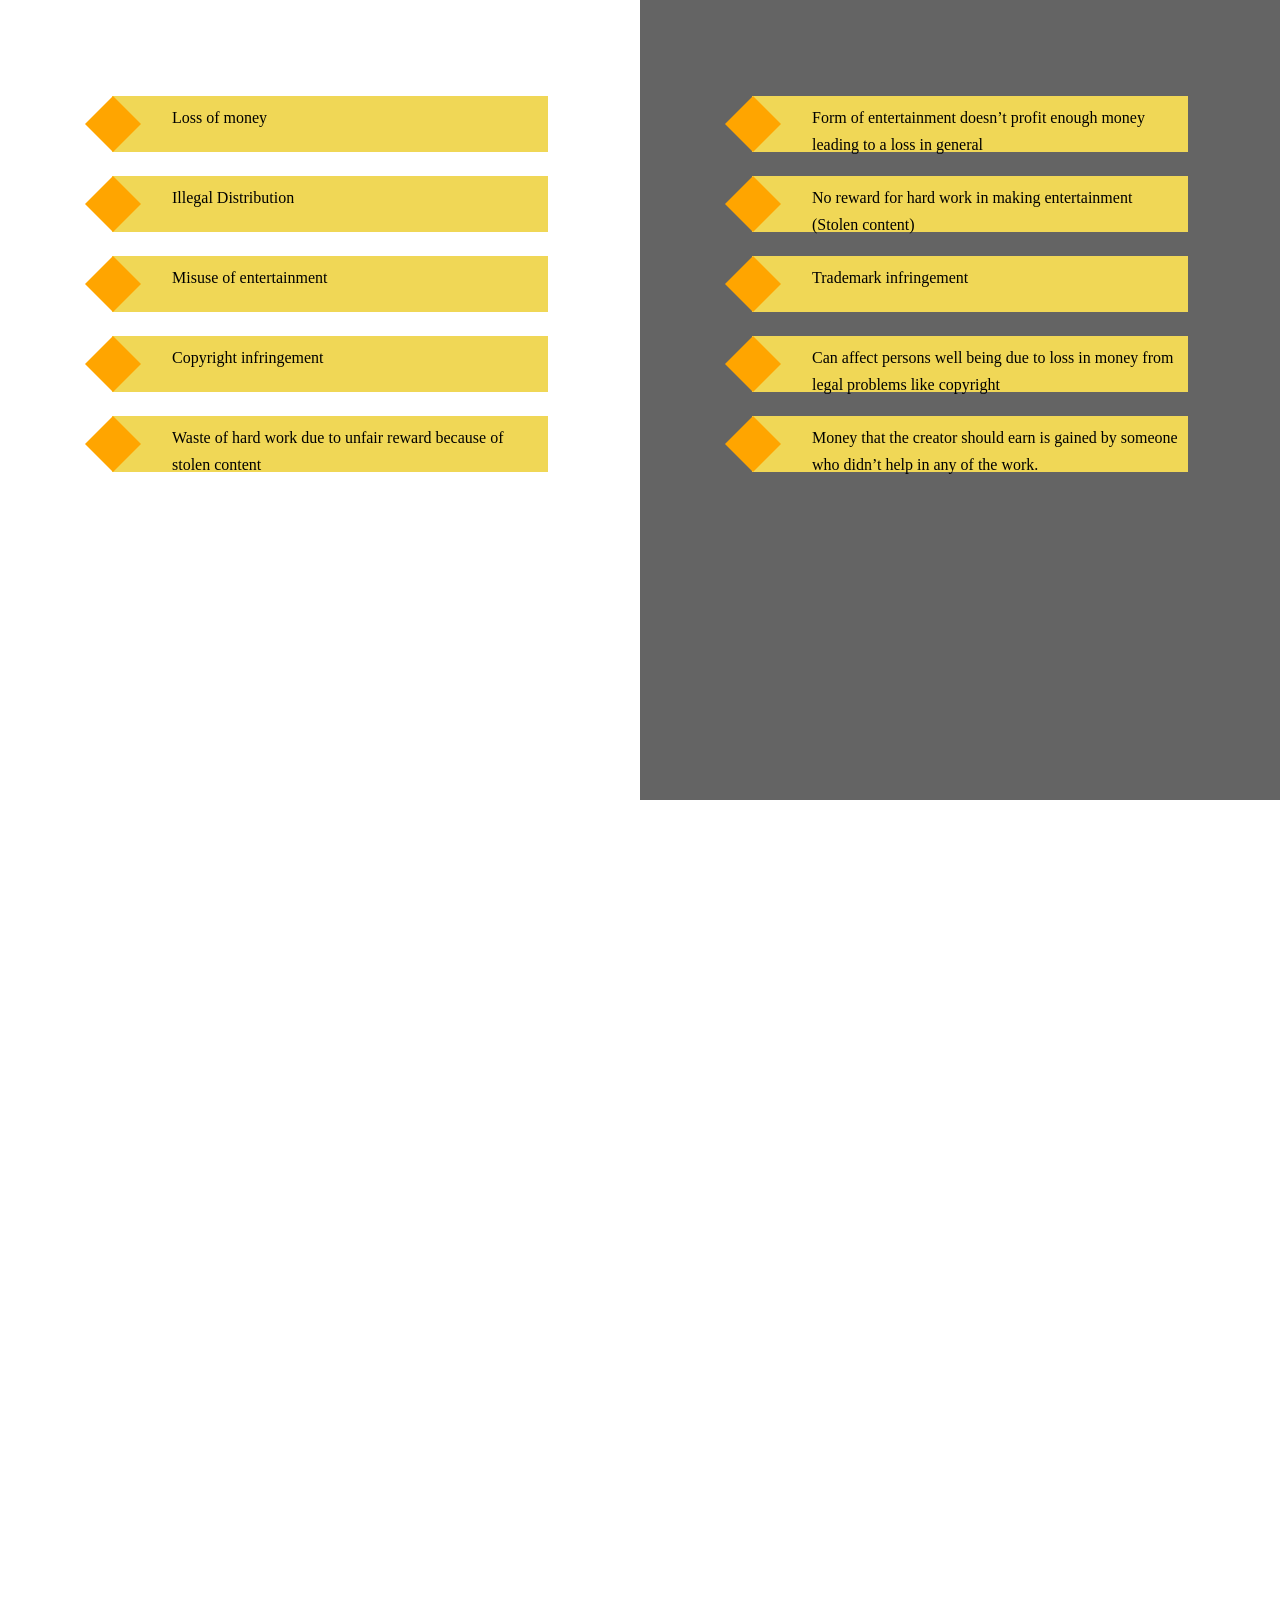
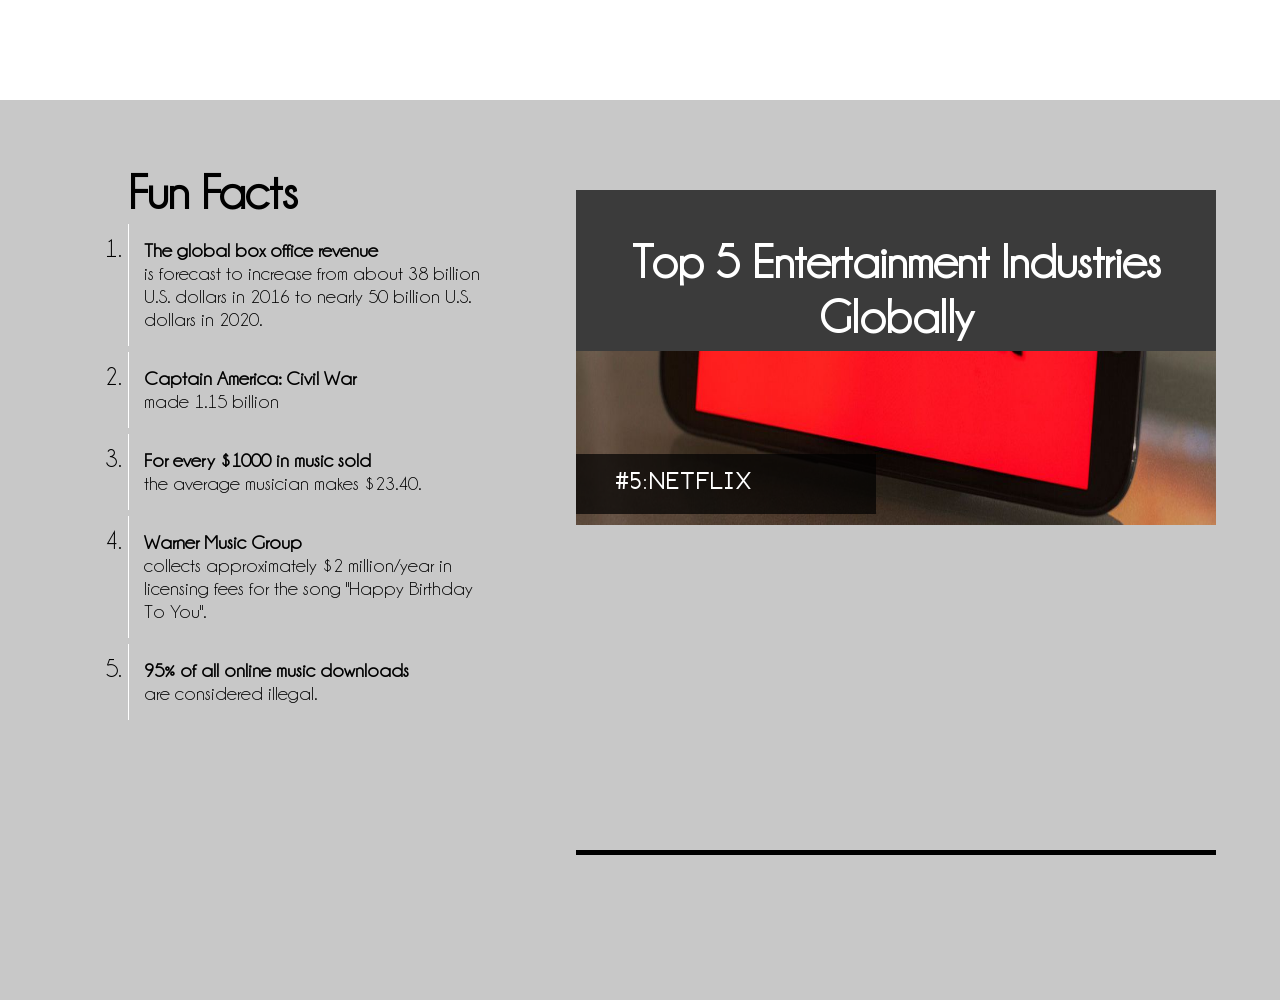
==== commit 97a99b43: "Add files via upload "Suck it up Vincent, you asshole" says Yasir" ====
--- a/Entertainment Project/main.html
+++ b/Entertainment Project/main.html
@@ -1,195 +1,228 @@
-<!DOCTYPE html>	
+<!DOCTYPE html>
 <html>
-	<head>
-			<title>Entertainment</title>
-			<link rel="stylesheet" type="text/css" href="css/main.css">
-			<link rel="icon" type="image" href="images/cogicon.jpg">
-	</head>
-	<body>
-		<div id="first" class="">
-			<div class="menu">
-				<ul class="navigate">
-					<a href="#" class="list"><li>Start</li></a>
-					<a href="#second" class="list"><li>About</li></a>
-					<a href="#fourth" class="list"><li>Stakeholders</li></a>
-				    <a href="#sixnseventh" class="list"><li>Pirating &amp; Torrenting</li></a>
-				    <a href="#ninth" class="list"><li>Long &amp; Short effects</li></a>
-				    <a href="#eleventh" class="list"><li>Fun Facts</li></a>
-				</ul>
-				<p>&copy; 2017</p>
-			</div>
-			<div id="fade"></div>
-			<div class="menu-button">
-					<div class="menul"></div>
-					<div class="menul"></div>
-					<div class="menul"></div>
-			</div>
-			<div id="box">
-				<p>EXPLORE</p>
-			</div>
-		</div>
-		<div id="second" class="">
-			<section>
-				<div>
-					<h1>Legal Issues within ICT & Entertainment</h1>
-                    <p>There are many problems today in the entertainment industry. Believe it or not, a majority of these problems are legal issues! But first we must find out what a legal issue is in terms of ICT. A legal issue is a problem created when ICT is used in a way in which conflicts with the law. When we put this into the entertainment industry, we get issues that range from pirating, stealing content to copyright infringement, torrenting etc.</p>
-				</div>
-			</section>
-			<article>
-                <div id="line"></div>
-                    <img src="images/circuit.jpg">
-                <div id="linetwo"></div>   
-            </article>
-		</div>
-		<div id="third" class="">
-        </div>
-		<div id="fourth" class=""><!------>
-                <div id="line"></div>
-                <h1>
+
+<head>
+    <title>Entertainment</title>
+    <link rel="stylesheet" type="text/css" href="css/main.css">
+    <link rel="icon" type="image" href="images/cogicon.jpg">
+</head>
+
+<body>
+    <div id="first" class="">
+        <div class="menu">
+            <ul class="navigate">
+                <a href="#" class="list">
+                    <li>Start</li>
+                </a>
+                <a href="#second" class="list">
+                    <li>About</li>
+                </a>
+                <a href="#fourth" class="list">
+                    <li>Stakeholders</li>
+                </a>
+                <a href="#sixnseventh" class="list">
+                    <li>Pirating &amp; Torrenting</li>
+                </a>
+                <a href="#ninth" class="list">
+                    <li>Long &amp; Short effects</li>
+                </a>
+                <a href="#eleventh" class="list">
+                    <li>Fun Facts</li>
+                </a>
+            </ul>
+            <p>&copy; 2017</p>
+        </div>
+        <div id="fade"></div>
+        <div class="menu-button">
+            <div class="menul"></div>
+            <div class="menul"></div>
+            <div class="menul"></div>
+        </div>
+        <div id="box">
+            <p>EXPLORE</p>
+        </div>
+    </div>
+    <div id="second" class="">
+        <section>
+            <div>
+                <h1>Legal Issues within ICT & Entertainment</h1>
+                <p>There are many problems today in the entertainment industry. Believe it or not, a majority of these problems are legal issues! But first we must find out what a legal issue is in terms of ICT. A legal issue is a problem created when ICT is used in a way in which conflicts with the law. When we put this into the entertainment industry, we get issues that range from pirating, stealing content to copyright infringement, torrenting etc.</p>
+            </div>
+        </section>
+        <article>
+            <div id="line"></div>
+            <img src="images/circuit.jpg">
+            <div id="linetwo"></div>
+        </article>
+    </div>
+    <div id="third" class="">
+        
+    </div>
+    <div id="fourth" class="">
+        <!------>
+        <div id="line"></div>
+        <h1>
                     "It’s supposed to be automatic,<br>  but actually you have <br>to push this button."
                 </h1>
-                <p id="read">Read More</p>
-                <div class="more">
-                    <span></span>
-                    <span></span>
-                    <span></span>
-                </div>
-        </div>
-		<div id="fifth" class="">
-		  <div class="buttoncontain">
-              <div class="closebutton"></div>
-            </div>
-              <div class="imagecontent">
-                  <p>Millions of people are affected when technology is misused in a way in which conflicts with the law. Pirating programs and forms of entertainment have been around since cavemen (Maybe not that long). In the entertainment industry, there are many stakeholder that are affected when ICT is misused such as, movie directors, song artists, video game developers and only a few of the people. When legal issues are made through illegally downloading or using someone's content, money is lost on the creator's side even though they should be earning more. This is why legal issues can be a hassle and big problems for areas like entertainment.</p>
-            </div>
-        </div>
-		<div id="sixnseventh" class="">
-			<div id="sixth">
-                <div class="read">
-                        <label class="torrenting-label">Torrenting</label>
-                        <label class="pirating-label">Pirating</label>
-                        <div class="first-cont">
-                            <p>Pirating is a way of stealing someone’s content and making money of it. This has been done many times with movies and music. People have videotaped or recorded these forms of entertainment and put it online for the world to see. This may sound great because who doesn’t like free movies and music? But really it is illegal and unfair.</p>
-                        </div>
-                    <div class="second-cont">
-                            <p>Torrenting, though can be something good and useful can also be illegal at times. Torrenting can be used in a way to distribute games, programs and other forms of digital entertainment through peer to peer file sharing. Peer to peer can be more difficult to track as many components are shared across different computers making it hard to minimise the problem of copyright infringement and pirating.</p>
+        <p id="read">Read More</p>
+        <div class="more">
+            <span></span>
+            <span></span>
+            <span></span>
+        </div>
+    </div>
+    <div id="fifth" class="">
+        <div class="buttoncontain">
+            <div class="closebutton"></div>
+        </div>
+        <div class="imagecontent">
+            <p>Millions of people are affected when technology is misused in a way in which conflicts with the law. Pirating programs and forms of entertainment have been around since cavemen (Maybe not that long). In the entertainment industry, there are many stakeholder that are affected when ICT is misused such as, movie directors, song artists, video game developers and only a few of the people. When legal issues are made through illegally downloading or using someone's content, money is lost on the creator's side even though they should be earning more. This is why legal issues can be a hassle and big problems for areas like entertainment.</p>
+        </div>
+    </div>
+    <div id="sixnseventh" class="">
+        <div id="sixth">
+            <div class="read">
+                <label class="torrenting-label">Torrenting</label>
+                <label class="pirating-label">Pirating</label>
+                <div class="first-cont">
+                    <p>Pirating is a way of stealing someone’s content and making money of it. This has been done many times with movies and music. People have videotaped or recorded these forms of entertainment and put it online for the world to see. This may sound great because who doesn’t like free movies and music? But really it is illegal and unfair.</p>
+                </div>
+                <div class="second-cont">
+                    <p>Torrenting, though can be something good and useful can also be illegal at times. Torrenting can be used in a way to distribute games, programs and other forms of digital entertainment through peer to peer file sharing. Peer to peer can be more difficult to track as many components are shared across different computers making it hard to minimise the problem of copyright infringement and pirating.</p>
+                </div>
+            </div>
+        </div>
+        <div id="seventh">
+            <a href="http://whatis.techtarget.com/definition/piracy">
+                <div class="pirating">
+                    <p id="pirate">
+                        PIRATING
+                    </p>
+                    <img src="images/Pirating.jpeg">
+                </div>
+            </a>
+            <a href="https://techterms.com/definition/torrent">
+                <div class="torrenting">
+                    <p id="torrent">
+                        TORRENTS
+                    </p>
+                    <img src="images/Torrenting.jpg">
+                </div>
+            </a>
+        </div>
+    </div>
+    <div id="eighth" class="">
+
+    </div>
+    <div id="ninth" class="">
+        <div class="lef">
+            <h1>Short Term Effects</h1>
+            <div class="list-type">
+                <ol>
+                    <li>Loss of money</li>
+                    <li>Illegal Distribution</li>
+                    <li>Misuse of entertainment</li>
+                    <li>Copyright infringement</li>
+                    <li>Waste of hard work due to unfair reward because of stolen content</li>
+                </ol>
+            </div>
+        </div>
+        <div class="righ">
+            <h1>Long Term Effects</h1>
+            <div class="second-type">
+                <ol>
+                    <li>Form of entertainment doesn’t profit enough money leading to a loss in general</li>
+                    <li>No reward for hard work in making entertainment (Stolen content)</li>
+                    <li>Trademark infringement </a></li>
+                    <li>Can affect persons well being due to loss in money from legal problems like copyright</li>
+                    <li>Money that the creator should earn is gained by someone who didn’t help in any of the work.</li>
+                </ol>
+            </div>
+        </div>
+    </div>
+    <div id="tenth" class="">
+        
+    </div>
+    <div id="eleventh" class="">
+        <div id="enter">
+            <h1>Top 5 Entertainment Industries Globally</h1>
+        </div>
+        <div class="container">
+            <div id="content-slider">
+                <div id="slider">
+                    <div id="mask">
+                        <ul>
+                            <li id="one" class="firstanimation">
+                                <img src="./images/comcasth.jpg" />
+                                <div class="tooltip">
+                                    <h1>#1: Comcast</h1>
+                                </div>
+                            </li>
+
+                            <li id="two" class="secondanimation">
+                                <img src="./images/cbsh.png" />
+                                <div class="tooltip">
+                                    <h1>#2: CBS</h1>
+                                </div>
+                            </li>
+
+                            <li id="three" class="thirdanimation">
+                                <img src="images/directtvh.png" />
+                                <div class="tooltip">
+                                    <h1>#3: Direct TV</h1>
+                                </div>
+                            </li>
+
+                            <li id="four" class="fourthanimation">
+                                <img src="images/dishnet.jpg" />
+                                <div class="tooltip">
+                                    <h1>#4: Dish Network</h1>
+                                </div>
+                            </li>
+
+                            <li id="five" class="fifthanimation">
+                                <img src="images/netflixh.jpg" />
+                                <div class="tooltip">
+                                    <h1>#5:Netflix</h1>
+                                </div>
+                            </li>
+                        </ul>
                     </div>
-                </div>
-            </div>
-			<div id="seventh">
-                <a href="http://whatis.techtarget.com/definition/piracy">
-                    <div class="pirating">
-                        <p id="pirate">
-                            PIRATING
-                        </p>
-                        <img src="images/Pirating.jpeg">
-                    </div>
-                </a>
-                <a href="https://techterms.com/definition/torrent">
-                    <div class="torrenting">
-                        <p id="torrent">
-                            TORRENTS
-                        </p>
-                        <img src="images/Torrenting.jpg">
-                    </div>
-			     </a>
-            </div>
-		</div>
-		<div id="eighth" class="">
-            
-        </div>
-		<div id="ninth" class="">
-            <div class="lef">
-                <h1>Short Term Effects</h1>
-                <div class="list-type">
-                    <ol>
-                        <li><a>Loss of money </a></li>
-                        <li><a>Illegal Distribution </a></li>
-                        <li><a>Misuse of entertainment </a></li>
-                        <li><a>Copyright infringement </a></li>
-                        <li><a>Waste of hard work due to unfair reward because of stolen content </a></li>
-                    </ol>
-                </div>
-            </div>
-            <div class="righ">
-                <h1>Long Term Effects</h1>
-                <div class="second-type">
-                    <ol>
-                        <li><a>Form of entertainment doesn’t profit enough money leading to a loss in general </a></li>
-                        <li><a>No reward for hard work in making entertainment (Stolen content) </a></li>
-                        <li><a>Trademark infringement </a></li>
-                        <li><a>Can affect persons well being due to loss in money from legal problems like copyright</a></li>
-                        <li><a>Money that the creator should earn is gained by someone who didn’t help in any of the work. </a></li>
-                    </ol>
-                </div>
-            </div>
-        </div><!------>
-		<div id="tenth"class="">
-		</div>
-		<div id="eleventh" class="">
-		  <div id="enter">
-                    <h1>Top 5 Entertainment Industries Globally</h1>
-                </div>
-            <div class="container">
-                <div id="content-slider">
-                    <div id="slider">
-                        <div id="mask">
-                            <ul>
-                                <li id="one" class="firstanimation">
-                                    <img src="./images/comcasth.jpg"/>
-                                    <div class="tooltip">
-                                        <h1>#1: Comcast</h1>
-                                    </div>
-                                </li>
-
-                                <li id="two" class="secondanimation">
-                                    <img src="./images/cbsh.png" />
-                                    <div class="tooltip">
-                                        <h1>#2: CBS</h1>
-                                    </div>
-                                </li>
-
-                                <li id="three" class="thirdanimation">
-                                    <img src="images/directtvh.png" />
-                                    <div class="tooltip">
-                                        <h1>#3: Direct TV</h1>
-                                    </div>
-                                </li>
-
-                                <li id="four" class="fourthanimation">
-                                    <img src="images/dishnet.jpg" />
-                                    <div class="tooltip">
-                                        <h1>#4: Dish Network</h1>
-                                    </div>
-                                </li>
-
-                                <li id="five" class="fifthanimation">
-                                    <img src="images/netflixh.jpg" />
-                                    <div class="tooltip">
-                                        <h1>#5:Netflix</h1>
-                                    </div>
-                                </li>
-                            </ul>
-                        </div>
-                        <div class="progress-bar"></div>
-                    </div>
-                </div>
-            </div>
-            <div id="fun-facts">
-                <div id="list2">
-                   <ol>
-                       <h1>Fun Facts</h1>
-                      <li><p><b>The global box office revenue</b><br>is forecast to increase from about 38 billion U.S. dollars in 2016 to nearly 50 billion U.S. dollars in 2020.</p></li>
-                      <li><p><b>Captain America: Civil War</b><br>made 1.15 billion</p></li>
-                      <li><p><b>For every $1000 in music sold</b><br>the average musician makes $23.40.</p></li>
-                      <li><p><b>Warner Music Group</b><br>collects approximately $2 million/year in licensing fees for the song "Happy Birthday To You".</p></li>
-                      <li><p><b>95% of all online music downloads</b><br>are considered illegal.</p></li>
-                   </ol>
-                </div>
-            </div>
-            </div>
-        </div><!------>
-	</body>
-	<script src="http://cdnjs.cloudflare.com/ajax/libs/jquery/2.1.3/jquery.min.js"></script>
-	<script src="javas/projscript.js"></script>
+                    <div class="progress-bar"></div>
+                </div>
+            </div>
+        </div>
+        <div id="fun-facts">
+            <div id="list2">
+                <ol>
+                    <h1>Fun Facts</h1>
+                    <li>
+                        <p><b>The global box office revenue</b>
+                            <br>is forecast to increase from about 38 billion U.S. dollars in 2016 to nearly 50 billion U.S. dollars in 2020.</p>
+                    </li>
+                    <li>
+                        <p><b>Captain America: Civil War</b>
+                            <br>made 1.15 billion</p>
+                    </li>
+                    <li>
+                        <p><b>For every $1000 in music sold</b>
+                            <br>the average musician makes $23.40.</p>
+                    </li>
+                    <li>
+                        <p><b>Warner Music Group</b>
+                            <br>collects approximately $2 million/year in licensing fees for the song "Happy Birthday To You".</p>
+                    </li>
+                    <li>
+                        <p><b>95% of all online music downloads</b>
+                            <br>are considered illegal.</p>
+                    </li>
+                </ol>
+            </div>
+        </div>
+    </div>
+    </div>
+</body>
+<script src="http://cdnjs.cloudflare.com/ajax/libs/jquery/2.1.3/jquery.min.js"></script>
+<script src="javas/projscript.js"></script>
+
 </html>
--- a/Entertainment Project/css/main.css
+++ b/Entertainment Project/css/main.css
@@ -4,339 +4,380 @@
     font-family: CandL;
     src: url(../fonts/champagne_limousines/CandL.ttf);
 }
+
 @font-face {
     font-family: NeouB;
     src: url(../fonts/neou/Neou-Bold.ttf);
 }
-*{
-	margin:0px;
-	padding:0px;
-}
-a{
-  text-decoration:none;
-}
-.list{
-	color:black;
-	font-family:"CandL";
-	width:100%;
-	height:40px;
-	float:right;
-	font-size:2em;
-	text-align:right;
-	border-bottom:2px solid grey;
-	padding-bottom:10px;
-	padding-top:30px;
-	margin-right:20px;
-	transition:color 0.3s, background-color 0.3s;
+
+* {
+    margin: 0px;
+    padding: 0px;
+}
+
+a {
+    text-decoration: none;
+}
+
+.list {
+    color: black;
+    font-family: "CandL";
+    width: 100%;
+    height: 40px;
+    float: right;
+    font-size: 2em;
+    text-align: right;
+    border-bottom: 2px solid grey;
+    padding-bottom: 10px;
+    padding-top: 30px;
+    margin-right: 20px;
+    transition: color 0.3s, background-color 0.3s;
     overflow: hidden;
 }
-.menu a:hover{
-	color:black;
-	background-color:rgb(210,210,210)
-}
-.menu a:first-child{
-	margin-top:70px;
-}
+
+.menu a:hover {
+    color: black;
+    background-color: rgb(210, 210, 210)
+}
+
+.menu a:first-child {
+    margin-top: 70px;
+}
+
 #first {
-	background-image: url('../images/keyboard.jpg');
-	background-repeat: no-repeat;
-	background-size: cover;
-	background-attachment: fixed;
-	background-position: center;
-    height: 100vh;
-	width: 100%;
- }
-.menu{
-	width:20%;
-	height:100%;
-	background-color: rgb(250,250,250);
-	float:left;
-	position:fixed;
-	opacity:0.8;
-	z-index:10;
-}
-.menu p{
-	font-family:"CandL";
-	position:absolute;
-	bottom:0;
-	left:0;
-	margin-bottom:10px;
-	margin-left:10px;	
-}
-.navigate{
-}
-#fade{
-	opacity:0.5;
-	background-color:black;
-	width:100%;
-	height:100vh;
-	display:block;
-	position:fixed;
-	float:right;
-	z-index:9;
-}
-.menu-button{
-	width:36px;
-	height:55px;
-	margin-left:20px;
-	z-index:11;
-	float:left;
-	display:inline-block;
-	opacity:1;
-	cursor:pointer;
-	position:fixed;
-}	
-.menu-button:hover .menul{
-	background-color:rgb(170,170,170);
-}
-.menul{
-	margin-top: 10px;
-	height: 2px;
-	width:100%;
-	background-color:white;
-	border: 1px;
-	border-radius:10px;
-	z-index:3;
-	transition: background-color 0.3s;
+    background-image: url('../images/keyboard.jpg');
+    background-repeat: no-repeat;
+    background-size: cover;
+    background-attachment: fixed;
+    background-position: center;
+    height: 100vh;
+    width: 100%;
+}
+
+.menu {
+    width: 20%;
+    height: 100%;
+    background-color: rgb(250, 250, 250);
+    float: left;
+    position: fixed;
+    opacity: 0.8;
+    z-index: 10;
+}
+
+.menu p {
+    font-family: "CandL";
+    position: absolute;
+    bottom: 0;
+    left: 0;
+    margin-bottom: 10px;
+    margin-left: 10px;
+}
+
+#fade {
+    opacity: 0.5;
+    background-color: black;
+    width: 100%;
+    height: 100vh;
+    display: block;
+    position: fixed;
+    float: right;
+    z-index: 9;
+}
+
+.menu-button {
+    width: 36px;
+    height: 55px;
+    margin-left: 20px;
+    z-index: 11;
+    float: left;
+    display: inline-block;
+    opacity: 1;
+    cursor: pointer;
+    position: fixed;
+}
+
+.menu-button:hover .menul {
+    background-color: rgb(170, 170, 170);
+}
+
+.menul {
+    margin-top: 10px;
+    height: 2px;
+    width: 100%;
+    background-color: white;
+    border: 1px;
+    border-radius: 10px;
+    z-index: 3;
+    transition: background-color 0.3s;
     border: 0.05px solid black;
 }
-.active{
-	background-color:black;
-}
-.menul:first-child{
-	margin-top:25px;
-}
-#box{
-  display:inline-block;
-  color:white;
-  text-align:center;
-  width:20%;
-  border: 0.15em solid white;
-  border-radius: 45px;
-  height: 10vh;
-  line-height:10vh;
-  position: absolute;
-  top: 50%;
-  transform: translateY(-50%);
-  left: 50%;
-  transform: translate(-50%, 0);
-  -webkit-transition: background-color 0.5s, color 0.5s;
-  transition: background-color 0.5s, color 0.5s; 
-cursor:pointer;
-	}
-#box p{
-   font-size:1.5em;
-  font-family:'Raleway';
-  letter-spacing: 3px;
-}
-#box:hover{
-  background-color:white; 
-  color: rgba( 0 , 0 , 0 , 0.7);
-}
+
+.active {
+    background-color: black;
+}
+
+.menul:first-child {
+    margin-top: 25px;
+}
+
+#box {
+    display: inline-block;
+    color: white;
+    text-align: center;
+    width: 20%;
+    border: 0.15em solid white;
+    border-radius: 45px;
+    height: 10vh;
+    line-height: 10vh;
+    position: absolute;
+    top: 50%;
+    transform: translateY(-50%);
+    left: 50%;
+    transform: translate(-50%, 0);
+    -webkit-transition: background-color 0.5s, color 0.5s;
+    transition: background-color 0.5s, color 0.5s;
+    cursor: pointer;
+}
+
+#box p {
+    font-size: 1.5em;
+    font-family: 'Raleway';
+    letter-spacing: 3px;
+}
+
+#box:hover {
+    background-color: white;
+    color: rgba( 0, 0, 0, 0.7);
+}
+
 #second {
-	background-color: rgb(70, 70, 70);
-	height: 100vh;
-	width: 100%;
+    background-color: rgb(70, 70, 70);
+    height: 100vh;
+    width: 100%;
 }
 
 #second section {
-  width: 50%;
-  float:left;
-}
-#second section div{
-	position: absolute;
-	background: #fff;
-	border-radius: 2px;
-	height: 90vh;
-	margin-top: 5vh;
-	padding-top: 6vh;
     width: 50%;
-    text-align: center;
-	box-shadow: 0 14px 28px rgba(0,0,0,0.25), 0 10px 10px rgba(0,0,0,0.22);
-	font-family:'Raleway';
-	box-sizing:border-box;
-}
-#second section div p{
+    float: left;
+}
+
+#second section div {
+    position: absolute;
+    background: #fff;
+    border-radius: 2px;
+    height: 90vh;
+    margin-top: 5vh;
+    padding-top: 6vh;
+    width: 50%;
+    text-align: center;
+    box-shadow: 0 14px 28px rgba(0, 0, 0, 0.25), 0 10px 10px rgba(0, 0, 0, 0.22);
+    font-family: 'Raleway';
+    box-sizing: border-box;
+}
+
+#second section div p {
     text-align: left;
     padding-top: 4vh;
     padding-right: 20px;
     padding-left: 25px;
     line-height: 6vh;
-    font-size:1.8em;
-    
+    font-size: 1.8em;
 }
 
 #second section div h1 {
     text-align: center;
     font-size: 2.5em;
 }
+
 #second article {
-  height: 100vh;
+    height: 100vh;
     width: 50%;
-  float: right;
-  text-align:center;
+    float: right;
+    text-align: center;
     overflow: hidden;
     position: relative;
 }
-#second img{
+
+#second img {
     height: 100%;
     float: left;
     display: block;
 }
-#second #line:first-child{
+
+#second #line:first-child {
     position: absolute;
     height: 5vh;
 }
-#second #linetwo{
+
+#second #linetwo {
     position: absolute;
     height: 5vh;
-    bottom:0;
-    z-index:2;
+    bottom: 0;
+    z-index: 2;
     background-color: white;
     height: 5vh;
     width: 100%;
 }
-#third{
+
+#third {
     background-attachment: fixed;
     background-image: url("../images/factory.jpg");
     background-repeat: no-repeat;
     background-size: cover;
-	background-position: center;
-    height: 100vh;
-	width: 100%;
+    background-position: center;
+    height: 100vh;
+    width: 100%;
 }
 
 #fourth {
-	background-color:rgb(100, 100, 100);
-	height: 100vh;
-	width: 100%;
+    background-color: rgb(100, 100, 100);
+    height: 100vh;
+    width: 100%;
     position: relative;
 }
-#line{
-    width: 100%;
-    height:10vh;
+
+#line {
+    width: 100%;
+    height: 10vh;
     background-color: white;
 }
-#fourth h1{
+
+#fourth h1 {
     padding-top: 25vh;
     letter-spacing: 2px;
     width: 100%;
     text-align: center;
-    font-family:'NeouB';
+    font-family: 'NeouB';
     font-size: 3em;
-    color:white;
-}
-#fourth p{
-    color:white;
-    font-family:'CandL';
+    color: white;
+}
+
+#fourth p {
+    color: white;
+    font-family: 'CandL';
     font-weight: bold;
     font-size: 2em;
     letter-spacing: 2px;
-	z-index: 2;
-	display: inline-block;
-	bottom:90px;
-    position: absolute;
-    width: 100%;
-    text-align: center;
-}
+    z-index: 2;
+    display: inline-block;
+    bottom: 90px;
+    position: absolute;
+    width: 100%;
+    text-align: center;
+}
+
 #fourth .more span {
-	left: calc(50% - 20px);
+    left: calc(50% - 20px);
     width: 40px;
-	height: 40px;
-	position: absolute;
+    height: 40px;
+    position: absolute;
     border-left: 3px solid #fff;
-	border-bottom: 3px solid #fff;
-	-webkit-transform: rotate(-45deg);
-	transform: rotate(-45deg);
-	-webkit-animation: sdb07 2s infinite;
-	animation: sdb07 2s infinite;
-	box-sizing: border-box;
+    border-bottom: 3px solid #fff;
+    -webkit-transform: rotate(-45deg);
+    transform: rotate(-45deg);
+    -webkit-animation: sdb07 2s infinite;
+    animation: sdb07 2s infinite;
+    box-sizing: border-box;
     transition: opacity 0.5s;
     cursor: pointer;
 }
+
 #fourth .more span:nth-of-type(1) {
-	-webkit-animation-delay: 0s;
-	animation-delay: .3s;
-    bottom:20px
-}
+    -webkit-animation-delay: 0s;
+    animation-delay: .3s;
+    bottom: 20px
+}
+
 #fourth .more span:nth-of-type(2) {
-	-webkit-animation-delay: .15s;
-	animation-delay: .15s;
-    bottom:40px;
-}
+    -webkit-animation-delay: .15s;
+    animation-delay: .15s;
+    bottom: 40px;
+}
+
 #fourth .more span:nth-of-type(3) {
-	-webkit-animation-delay: .3s;
-	animation-delay: .0s;
-    bottom:60px;
-}
+    -webkit-animation-delay: .3s;
+    animation-delay: .0s;
+    bottom: 60px;
+}
+
 @-webkit-keyframes sdb07 {
-	0% {
-		opacity: 0;
-	}
-	50% {
-		opacity: 1;
-	}
-	100% {
-		opacity: 0;
-	}
-}
+    0% {
+        opacity: 0;
+    }
+    50% {
+        opacity: 1;
+    }
+    100% {
+        opacity: 0;
+    }
+}
+
 @keyframes sdb07 {
-	0% {
-		opacity: 0;
-	}
-	50% {
-		opacity: 1;
-	}
-	100% {
-		opacity: 0;
-	}
-
-}
-#fourth .more span:hover{
+    0% {
+        opacity: 0;
+    }
+    50% {
+        opacity: 1;
+    }
+    100% {
+        opacity: 0;
+    }
+}
+
+#fourth .more span:hover {
     opacity: 0.6;
 }
+
 #fifth {
     background-image: url("../images/serverb.png");
     background-attachment: fixed;
     background-repeat: no-repeat;
     background-size: cover;
-	background-position: center;
-    height: 100vh;
-	width: 100%;
-}
-.buttoncontain{
+    background-position: center;
+    height: 100vh;
+    width: 100%;
+}
+
+.buttoncontain {
     height: 10vh;
-    background-color:white;
-     margin-right: 5vw;
+    background-color: white;
+    margin-right: 5vw;
     margin-left: 5vw;
 }
+
 .closebutton {
-  position: absolute;
-  width: 33px;
-  height: 33px;
-  opacity: 0.5;
+    position: absolute;
+    width: 33px;
+    height: 33px;
+    opacity: 0.5;
     transition: opacity 0.5s;
-    left:calc(50% - 16.5px);
-    margin-top: 2.5vh;    
-}
+    left: calc(50% - 16.5px);
+    margin-top: 2.5vh;
+}
+
 .closebutton:hover {
-  opacity: 1;
-}
-.closebutton:before, .closebutton:after {
-  position: absolute;
-  left: 15px;
-  content: ' ';
-  height: 33px;
-  width: 2px;
-  background-color: #333;
-}
+    opacity: 1;
+}
+
+.closebutton:before,
+.closebutton:after {
+    position: absolute;
+    left: 15px;
+    content: ' ';
+    height: 33px;
+    width: 2px;
+    background-color: #333;
+}
+
 .closebutton:before {
-  transform: rotate(45deg);
-}
+    transform: rotate(45deg);
+}
+
 .closebutton:after {
-  transform: rotate(-45deg);
-}
-.imagecontent{
+    transform: rotate(-45deg);
+}
+
+.imagecontent {
     height: 85vh;
     background: white;
     opacity: 0.9;
@@ -345,215 +386,239 @@
     margin-right: 5vw;
     margin-left: 5vw;
 }
-.imagecontent p{
-    padding-bottom:5vh;
+
+.imagecontent p {
+    padding-bottom: 5vh;
     margin-left: 5vw;
     margin-right: 5vw;
     padding-top: 5vh;
 }
+
 #sixth {
     width: 50%;
     float: left;
     background-color: rgb(100, 100, 100);
     height: 100vh;
- }
-
-#sixth div h1, .pirating-label, .torrenting-label { 
+}
+
+#sixth div h1,
+.pirating-label,
+.torrenting-label {
     font-size: 1.5em;
     padding: 0;
     margin: 0;
 }
 
-#sixth div p { 
+#sixth div p {
     font-size: 1em;
     padding: 0;
 }
 
-.read{   
+.read {
     position: relative;
-	background: #fff;
-	border-radius: 2px;
-	height: 90vh;
-	margin-top: 5vh;
+    background: #fff;
+    border-radius: 2px;
+    height: 90vh;
+    margin-top: 5vh;
     margin-left: 10%;
     width: 80%;
     text-align: center;
-	box-shadow: 0 14px 28px rgba(0,0,0,0.25), 0 10px 10px rgba(0,0,0,0.22);
-	font-family:'Raleway';
-	box-sizing:border-box;
+    box-shadow: 0 14px 28px rgba(0, 0, 0, 0.25), 0 10px 10px rgba(0, 0, 0, 0.22);
+    font-family: 'Raleway';
+    box-sizing: border-box;
     overflow: hidden;
 }
-#sixth div p{
+
+#sixth div p {
     text-align: left;
     padding-top: 4vh;
     padding-right: 20px;
     padding-left: 20px;
     line-height: 5.5vh;
-    font-size:1.6em;   
+    font-size: 1.6em;
     letter-spacing: 2px;
 }
-.pirating-label{
-    float:left;
+
+.pirating-label {
+    float: left;
     position: absolute;
     left: 0;
-    width:50%;
+    width: 50%;
     height: 15vh;
     text-align: center;
-    background-color: rgb(240,240,240);
+    background-color: rgb(240, 240, 240);
     vertical-align: middle;
     line-height: 15vh;
-    font-size:2em;
+    font-size: 2em;
     font-weight: bold;
     letter-spacing: 1px;
 }
-.torrenting-label{
+
+.torrenting-label {
     float: right;
     right: 0;
-    width:50%;
-    text-align: center;
-    background-color:white;
+    width: 50%;
+    text-align: center;
+    background-color: white;
     position: absolute;
     height: 15vh;
     vertical-align: middle;
     line-height: 15vh;
-    font-size:2em;
+    font-size: 2em;
     font-weight: bold;
     letter-spacing: 1px;
 }
+
 .first-cont {
     width: 100%;
-    height:75vh;
-    position: absolute;
-    background-color: rgb(240,240,240);
+    height: 75vh;
+    position: absolute;
+    background-color: rgb(240, 240, 240);
     z-index: 2;
-    bottom:0;
-}
+    bottom: 0;
+}
+
 .second-cont {
     width: 100%;
     height: 75vh;
     position: absolute;
-    background-color: rgb(240,240,240);
-    bottom:0;
+    background-color: rgb(240, 240, 240);
+    bottom: 0;
 }
 
 #sixthnseventh {
-	width: 100%;
-	height: 100vh;
-	background-color: rgb(255, 255, 255);
-	padding:0px;
-	margin:0px;
-}
-#seventh{
+    width: 100%;
+    height: 100vh;
+    background-color: rgb(255, 255, 255);
+    padding: 0px;
+    margin: 0px;
+}
+
+#seventh {
     width: 50%;
     float: right;
     height: 100vh;
-	display:inline-block;
+    display: inline-block;
     background-color: black;
     overflow: hidden;
     position: absolute;
 }
-#seventh p{
-    font-weight:bold;
-    font-size:2em;
-    font-family:'CandL';
+
+#seventh p {
+    font-weight: bold;
+    font-size: 2em;
+    font-family: 'CandL';
     letter-spacing: 3px;
-    color:white;
+    color: white;
     position: absolute;
     z-index: 2;
 }
-#pirate{
-    width:100%;
+
+#pirate {
+    width: 100%;
     text-align: center;
     vertical-align: middle;
     line-height: 50vh;
     box-sizing: border-box;
     position: absolute;
-    
-}
-#torrent{
-    width:100%;
+}
+
+#torrent {
+    width: 100%;
     text-align: center;
     vertical-align: middle;
     line-height: 50vh;
     box-sizing: border-box;
 }
-.pirating{
+
+.pirating {
     overflow: hidden;
-    width:100%;
-	height:50vh;
+    width: 100%;
+    height: 50vh;
     position: relative;
 }
-.torrenting{
+
+.torrenting {
     overflow: hidden;
-    width:100%;
-	height:50vh;   
+    width: 100%;
+    height: 50vh;
     position: relative;
-    top:50%;
-}
-.pirating img{
-	width:100%;
-	height:50vh;
-    float:right;
+    top: 50%;
+}
+
+.pirating img {
+    width: 100%;
+    height: 50vh;
+    float: right;
     display: block;
     transition: filter 0.7s, opacity 0.7s;
     cursor: pointer;
-    position: absolute;   
+    position: absolute;
     opacity: 0.6;
 }
-.torrenting img{
-    width:100%;
-	height:50vh;
-    float:right;
+
+.torrenting img {
+    width: 100%;
+    height: 50vh;
+    float: right;
     display: block;
-    transition:filter 0.7s, opacity 0.7s;
+    transition: filter 0.7s, opacity 0.7s;
     cursor: pointer;
     position: absolute;
     opacity: 0.6;
 }
-#torrent:hover + img{
+
+#torrent:hover + img {
     opacity: 0.9;
-    filter:blur(4px) grayscale(70%);
-}
-#pirate:hover + img{
-   opacity: 0.9;
-    filter:blur(4px) grayscale(70%); 
-}
+    filter: blur(4px) grayscale(70%);
+}
+
+#pirate:hover + img {
+    opacity: 0.9;
+    filter: blur(4px) grayscale(70%);
+}
+
 #eighth {
-	clear:both;
-	background-image: url("../images/graywood.jpg");
-	background-attachment: fixed;
-	background-repeat: no-repeat;
-	background-size: cover;
+    clear: both;
+    background-image: url("../images/graywood.jpg");
+    background-attachment: fixed;
+    background-repeat: no-repeat;
+    background-size: cover;
     background-position: center;
     height: 100vh;
-	width: 100%;
-}
-#ninth{
-	background-color:rgb(100, 100, 100);
-	height: 100vh;
-	width: 100%;
-}
-.righ{
+    width: 100%;
+}
+
+#ninth {
+    background-color: rgb(100, 100, 100);
+    height: 100vh;
+    width: 100%;
+}
+
+.righ {
     width: 50%;
     float: right;
     height: 100vh;
-	display:inline-block;
-    background-color:rgb(100,100,100);
-}
-.lef{
+    display: inline-block;
+    background-color: rgb(100, 100, 100);
+}
+
+.lef {
     width: 50%;
     float: left;
     background-color: rgb(255, 255, 255);
     height: 100vh;
 }
 
-.list-type, .second-type {
-    width: 410px;
-    margin-top: 20%;
-    margin-left: 20%;
-}
-
-.list-type ol, .second-type ol {
+.list-type,
+.second-type {
+    width: 60%;
+    margin-top: 15%;
+    margin-left: 15%;
+}
+
+.list-type ol,
+.second-type ol {
     list-style-type: none;
     list-style-type: decimal !ie;
     margin: 0;
@@ -562,126 +627,135 @@
     counter-reset: li-counter;
 }
 
-.list-type ol li, .second-type ol li {
+.list-type ol li,
+.second-type ol li {
+    width: 100%;
+    height: 40px;
     position: relative;
     margin-bottom: 1.5em;
     padding: 0.5em;
     background-color: #F0D756;
-    padding-left: 58px;
-}
-
-.list-type a, .second-type a{
+    padding-left: 60px;
+    vertical-align: middle;
+    line-height: 3vh;
+}
+
+.list-type a,
+.second-type a {
     text-decoration: none;
     color: black;
     font-size: 15px;
     font-family: 'Raleway', sans-serif;
 }
 
+.second-type ol li:before,
 .list-type ol li:before {
     position: absolute;
-    top: -0.3em;
-    left: -0.5em;
-    width: 1.8em;
-    height: 1.2em;
-    font-size: 2em;
-    line-height: 1.2;
+	left: -55px;
+	top: 0px;
+	width: 0;
+	height: 0;
+	border: 28.5px solid transparent;
+	border-top-color: orange;  
+    font-size: 0em;
+    vertical-align: middle;
+    line-height: ;
     font-weight: bold;
     text-align: center;
-    color: white;
-    background-color: rgb(100,100,100);
-    transform: rotate(-20deg);
-    -ms-transform: rotate(-20deg);
-    -webkit-transform: rotate(-20deg);
-    z-index: 99;
-    overflow: hidden;
+    color: ;
     content: counter(li-counter);
     counter-increment: li-counter;
-}
-
-.second-type ol li:before {
-    position: absolute;
-    top: -0.002em;
-    left:-0.9em;
-    color: orange;
-    width: 2em;
-    height: 1.5em;
-    font-size: 2em;
-    line-height: 1.2;
+    transform: rotate(90deg);
+}
+
+.second-type ol li:after,
+.list-type ol li:after {
+    position: absolute;
+	left: 1px;
+	top: 0px;
+	width: 0;
+	height: 0;
+	border: 28.5px solid transparent;
+	border-top-color: orange;  
+    font-size: 0em;
+    vertical-align: middle;
+    line-height: ;
     font-weight: bold;
     text-align: center;
-    color: rgb(100,100,100);
-    background-color: #fff;
-    transform: rotate(-20deg);
-    -ms-transform: rotate(-20deg);
-    -webkit-transform: rotate(-20deg);
-    z-index: 99;
-    overflow: hidden;
+    color: w;
     content: counter(li-counter);
     counter-increment: li-counter;
-}
-
-#ninth h1{
-    font-size:3em;
-    font-family:'CandL';
+    transform: rotate(270deg);
+}
+
+#ninth h1 {
+    font-size: 3em;
+    font-family: 'CandL';
     letter-spacing: 3px;
     text-align: center;
-        margin-top:5vh;
-}
-#ninth p{
-    font-family:'CandL';
-    font-size:2em;
+    margin-top: 5vh;
+}
+
+#ninth p {
+    font-family: 'CandL';
+    font-size: 2em;
     padding-right: 5vw;
     padding-left: 5vw;
     padding-top: 5vh;
     padding-bottom: 5vh;
 }
-.righ h1{
-    color:white;
-}
-.righ p{
-    color:white;
-}
-#tenth{
-	background-image: url("../images/circuitb.png");
-	background-attachment: fixed;
-	background-repeat: no-repeat;
-	background-size: cover;
-	background-position: center;
-    height: 100vh;
-	width: 100%;
-	}
-#eleventh{
-	background-color:rgb(200, 200, 200);
-	height: 100vh;
-	width: 100%;
-}
+
+.righ h1 {
+    color: white;
+}
+
+.righ p {
+    color: white;
+}
+
+#tenth {
+    background-image: url("../images/circuitb.png");
+    background-attachment: fixed;
+    background-repeat: no-repeat;
+    background-size: cover;
+    background-position: center;
+    height: 100vh;
+    width: 100%;
+}
+
+#eleventh {
+    background-color: rgb(200, 200, 200);
+    height: 100vh;
+    width: 100%;
+}
+
 #slider {
-   height: 70vh;
-   width: 100%;
-   overflow: hidden;
-   position: relative;
+    height: 70vh;
+    width: 100%;
+    overflow: hidden;
+    position: relative;
 }
 
 #mask {
     margin-top: 8vh;
     overflow: hidden;
-   height: 80%;
+    height: 80%;
 }
 
 #slider ul {
     width: 100%;
     height: 100%;
-   margin: 0;
-   padding: 0;
-   position: relative;
+    margin: 0;
+    padding: 0;
+    position: relative;
 }
 
 #slider li {
-   width: 100%;  
-   height: 99%; 
-   position: absolute;
-   top: -325px; 
-   list-style: none;
+    width: 100%;
+    height: 99%;
+    position: absolute;
+    top: -325px;
+    list-style: none;
 }
 
 #slider li img {
@@ -690,110 +764,279 @@
 }
 
 #slider li.firstanimation {
-   animation: cycle 25s linear infinite;
+    animation: cycle 25s linear infinite;
 }
 
 #slider li.secondanimation {
-   animation: cycletwo 25s linear infinite;
+    animation: cycletwo 25s linear infinite;
 }
 
 #slider li.thirdanimation {
-   animation: cyclethree 25s linear infinite;
+    animation: cyclethree 25s linear infinite;
 }
 
 #slider li.fourthanimation {
-   animation: cyclefour 25s linear infinite;
+    animation: cyclefour 25s linear infinite;
 }
 
 #slider li.fifthanimation {
-   animation: cyclefive 25s linear infinite;
+    animation: cyclefive 25s linear infinite;
 }
 
 @keyframes cycle {
-   0%  { top: 0px; }
-   4%  { top: 0px; } 
-   16% { top: 0px; opacity:1; z-index:0; } 
-   20% { top: 325px; opacity: 0; z-index: 0; } 
-   21% { top: -325px; opacity: 0; z-index: -1; } 
-   92% { top: -325px; opacity: 0; z-index: 0; }
-   96% { top: -325px; opacity: 0; } 
-   100%{ top: 0px; opacity: 1; }
+    0% {
+        top: 0px;
+    }
+    4% {
+        top: 0px;
+    }
+    16% {
+        top: 0px;
+        opacity: 1;
+        z-index: 0;
+    }
+    20% {
+        top: 325px;
+        opacity: 0;
+        z-index: 0;
+    }
+    21% {
+        top: -325px;
+        opacity: 0;
+        z-index: -1;
+    }
+    92% {
+        top: -325px;
+        opacity: 0;
+        z-index: 0;
+    }
+    96% {
+        top: -325px;
+        opacity: 0;
+    }
+    100% {
+        top: 0px;
+        opacity: 1;
+    }
 }
 
 @keyframes cycletwo {
-   0%  { top: -325px; opacity: 0; } 
-   16% { top: -325px; opacity: 0; }
-   20% { top: 0px; opacity: 1; }
-   24% { top: 0px; opacity: 1; } 
-   36% { top: 0px; opacity: 1; z-index: 0; }  
-   40% { top: 325px; opacity: 0; z-index: 0; } 
-   41% { top: -325px; opacity: 0; z-index: -1; }   
-   100%{ top: -325px; opacity: 0; z-index: -1; }
+    0% {
+        top: -325px;
+        opacity: 0;
+    }
+    16% {
+        top: -325px;
+        opacity: 0;
+    }
+    20% {
+        top: 0px;
+        opacity: 1;
+    }
+    24% {
+        top: 0px;
+        opacity: 1;
+    }
+    36% {
+        top: 0px;
+        opacity: 1;
+        z-index: 0;
+    }
+    40% {
+        top: 325px;
+        opacity: 0;
+        z-index: 0;
+    }
+    41% {
+        top: -325px;
+        opacity: 0;
+        z-index: -1;
+    }
+    100% {
+        top: -325px;
+        opacity: 0;
+        z-index: -1;
+    }
 }
 
 @keyframes cyclethree {
-   0%  { top: -325px; opacity: 0; }
-   36% { top: -325px; opacity: 0; }
-   40% { top: 0px; opacity: 1; }
-   44% { top: 0px; opacity: 1; }
-   56% { top: 0px; opacity: 1; }
-   60% { top: 325px; opacity: 0; z-index: 0; }
-   61% { top: -325px; opacity: 0; z-index: -1; }
-   100%{ top: -325px; opacity: 0; z-index: -1; }
+    0% {
+        top: -325px;
+        opacity: 0;
+    }
+    36% {
+        top: -325px;
+        opacity: 0;
+    }
+    40% {
+        top: 0px;
+        opacity: 1;
+    }
+    44% {
+        top: 0px;
+        opacity: 1;
+    }
+    56% {
+        top: 0px;
+        opacity: 1;
+    }
+    60% {
+        top: 325px;
+        opacity: 0;
+        z-index: 0;
+    }
+    61% {
+        top: -325px;
+        opacity: 0;
+        z-index: -1;
+    }
+    100% {
+        top: -325px;
+        opacity: 0;
+        z-index: -1;
+    }
 }
 
 @keyframes cyclefour {
-   0%  { top: -325px; opacity: 0; }
-   56% { top: -325px; opacity: 0; }
-   60% { top: 0px; opacity: 1; }
-   64% { top: 0px; opacity: 1; }
-   76% { top: 0px; opacity: 1; z-index: 0; }
-   80% { top: 325px; opacity: 0; z-index: 0; }
-   81% { top: -325px; opacity: 0; z-index: -1; }
-   100%{ top: -325px; opacity: 0; z-index: -1; }
-}
+    0% {
+        top: -325px;
+        opacity: 0;
+    }
+    56% {
+        top: -325px;
+        opacity: 0;
+    }
+    60% {
+        top: 0px;
+        opacity: 1;
+    }
+    64% {
+        top: 0px;
+        opacity: 1;
+    }
+    76% {
+        top: 0px;
+        opacity: 1;
+        z-index: 0;
+    }
+    80% {
+        top: 325px;
+        opacity: 0;
+        z-index: 0;
+    }
+    81% {
+        top: -325px;
+        opacity: 0;
+        z-index: -1;
+    }
+    100% {
+        top: -325px;
+        opacity: 0;
+        z-index: -1;
+    }
+}
+
 @keyframes cyclefive {
-   0%  { top: -325px; opacity: 0; }
-   76% { top: -325px; opacity: 0; }
-   80% { top: 0px; opacity: 1; }
-   84% { top: 0px; opacity: 1; }
-   96% { top: 0px; opacity: 1; z-index: 0; }
-   100%{ top: 325px; opacity: 0; z-index: 0; }
+    0% {
+        top: -325px;
+        opacity: 0;
+    }
+    76% {
+        top: -325px;
+        opacity: 0;
+    }
+    80% {
+        top: 0px;
+        opacity: 1;
+    }
+    84% {
+        top: 0px;
+        opacity: 1;
+    }
+    96% {
+        top: 0px;
+        opacity: 1;
+        z-index: 0;
+    }
+    100% {
+        top: 325px;
+        opacity: 0;
+        z-index: 0;
+    }
 }
 
 .progress-bar {
-   position: relative;
-   top: -5px;
-   width: 680px;
-   height: 5px;
-   background: #000;
-   animation: fullexpand 25s ease-out infinite;
+    position: relative;
+    top: -5px;
+    width: 680px;
+    height: 5px;
+    background: #000;
+    animation: fullexpand 25s ease-out infinite;
 }
 
 @keyframes fullexpand {
-   0%, 20%, 40%, 60%, 80%, 100% { width: 0%; opacity: 0; }
-   4%, 24%, 44%, 64%, 84% { width: 0%; opacity: 0.3; }
-   16%, 36%, 56%, 76%, 96% { width: 100%; opacity: 0.7; }
-   17%, 37%, 57%, 77%, 97% { width: 100%; opacity: 0.3; }
-   18%, 38%, 58%, 78%, 98% { width: 100%; opacity: 0; }
-}
+    0%,
+    20%,
+    40%,
+    60%,
+    80%,
+    100% {
+        width: 0%;
+        opacity: 0;
+    }
+    4%,
+    24%,
+    44%,
+    64%,
+    84% {
+        width: 0%;
+        opacity: 0.3;
+    }
+    16%,
+    36%,
+    56%,
+    76%,
+    96% {
+        width: 100%;
+        opacity: 0.7;
+    }
+    17%,
+    37%,
+    57%,
+    77%,
+    97% {
+        width: 100%;
+        opacity: 0.3;
+    }
+    18%,
+    38%,
+    58%,
+    78%,
+    98% {
+        width: 100%;
+        opacity: 0;
+    }
+}
+
 .tooltip {
-    background: rgba(0,0,0,0.7);
+    background: rgba(0, 0, 0, 0.7);
     width: 300px;
     height: 60px;
     position: relative;
     bottom: 75px;
 }
+
 .tooltip h1 {
-   color: white;
-   font-size: 24px;
-   font-weight: 300;
-   line-height: 60px;
-   padding: 0 0 0 10px;
+    color: white;
+    font-size: 24px;
+    font-weight: 300;
+    line-height: 60px;
+    padding: 0 0 0 10px;
     margin-left: 10%;
-    font-family:'NeouB';
+    font-family: 'NeouB';
     letter-spacing: 1px;
 }
+
 .container {
     position: absolute;
     margin-left: 45%;
@@ -801,7 +1044,6 @@
     width: 50%;
     height: 100vh;
     height: auto;
-    
 }
 
 #enter {
@@ -815,11 +1057,11 @@
     text-align: center;
     font-family: 'CandL';
     color: white;
-    font-size:1.5em;
+    font-size: 1.5em;
 }
 
 #enter h1 {
-    margin-top:5vh;
+    margin-top: 5vh;
 }
 
 #fun-facts {
@@ -827,7 +1069,6 @@
     position: absolute;
     margin-top: 7vh;
     margin-left: 10%;
-    
 }
 
 #list2 {
@@ -835,7 +1076,7 @@
 }
 
 #list2 ol {
-    font-family:'CandL';
+    font-family: 'CandL';
     font-size: 25px;
     color: black;
 }
